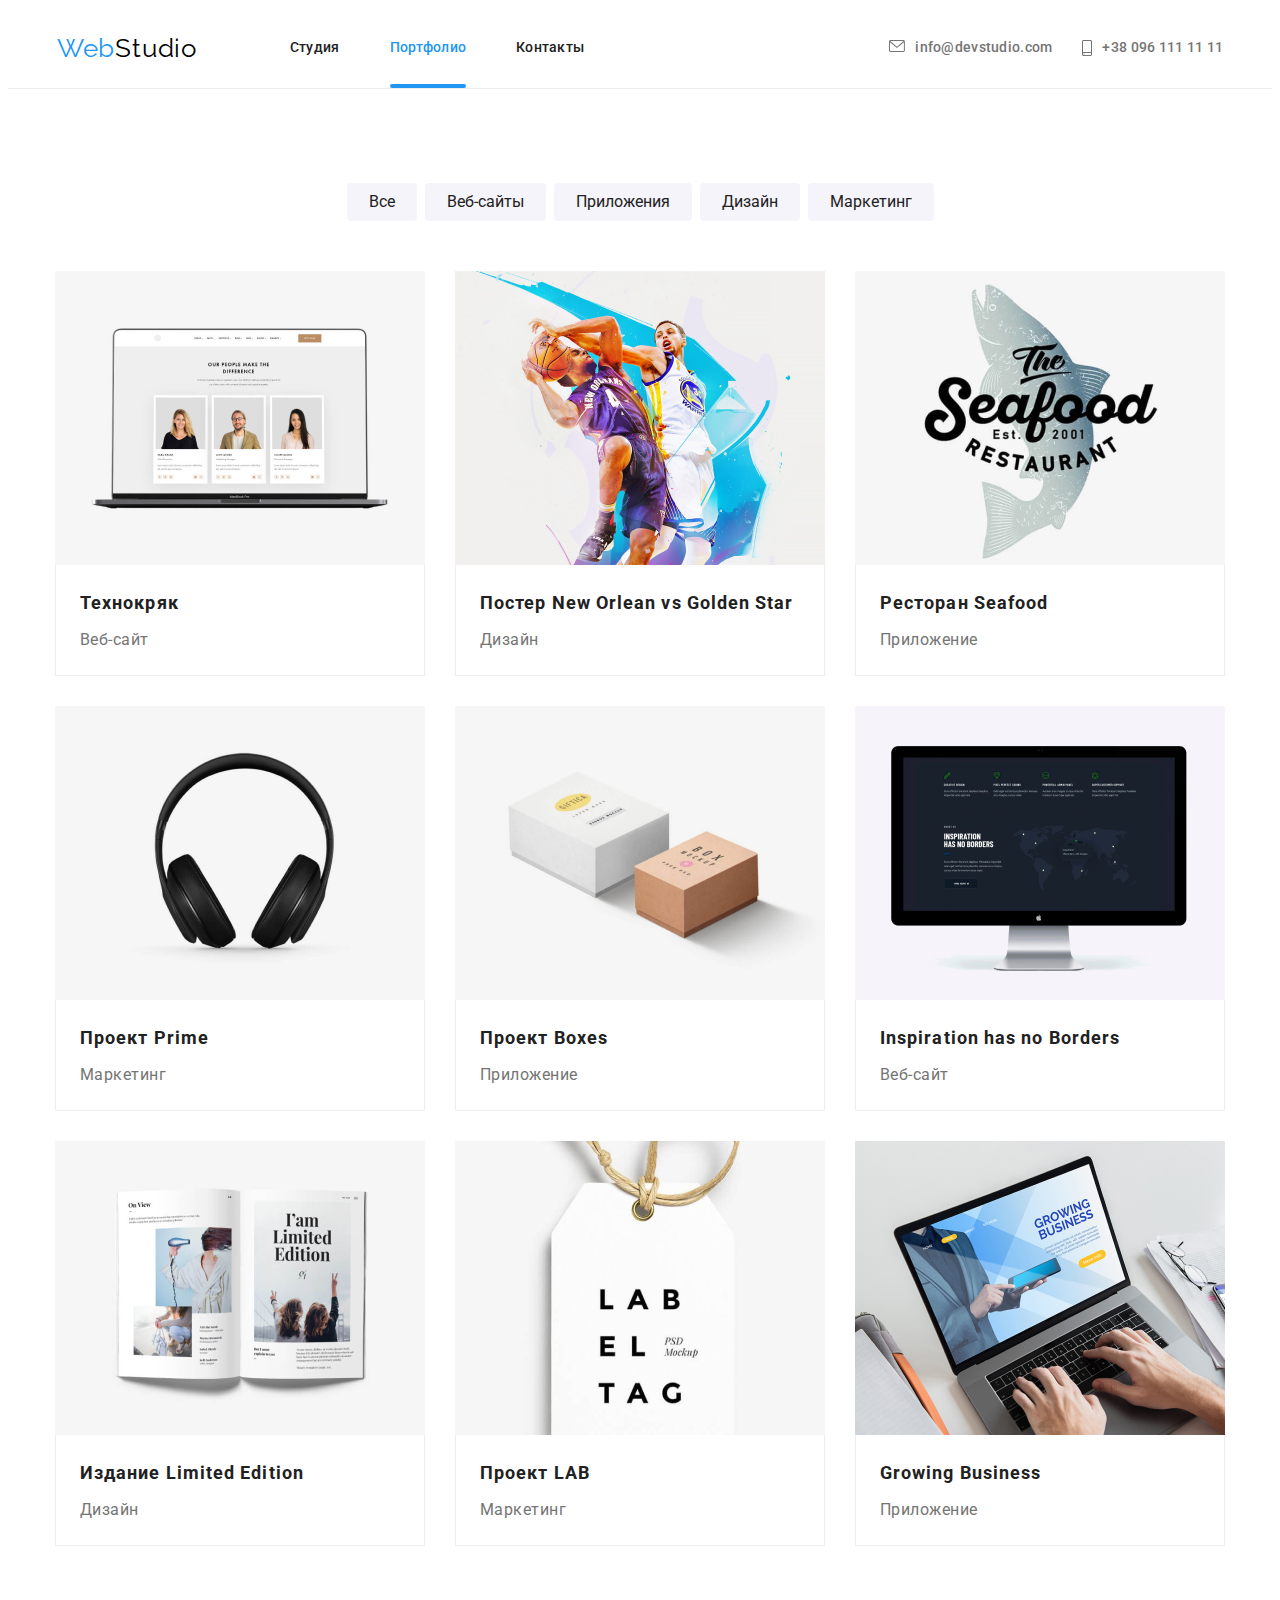
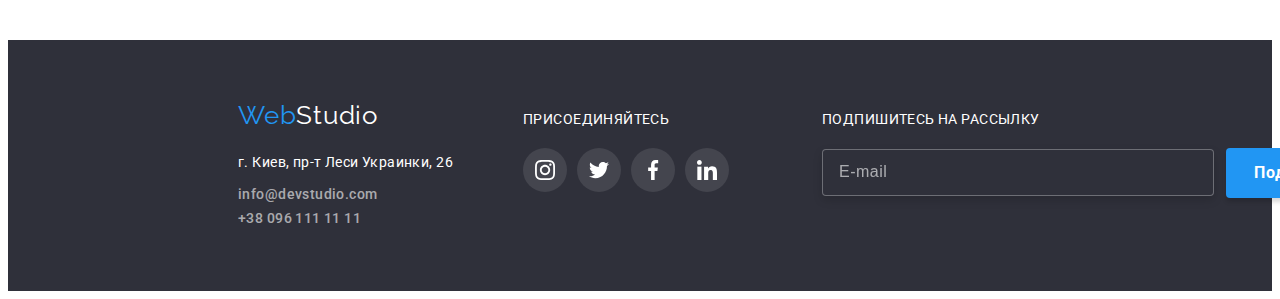
==== portfolio.html @ 17f37092 "Создает классы по БЭМ" ====
<!DOCTYPE html>
<html lang="ru">

<head>
    <meta charset="UTF-8">
    <meta http-equiv="X-UA-Compatible" content="IE=edge">
    <meta name="viewport" content="width=device-width, initial-scale=1.0">
    <title>Webstudio</title>
    <link rel="stylesheet" href="https://cdnjs.cloudflare.com/ajax/libs/modern-normalize/1.0.0/modern-normalize.min.css"
        integrity="sha512-ISS7cAi1PEhQ8jnbJpJZMd29NlhNj4AWYyLOSp2CE/CsHxTCu+r+t0D2yoJudVrd0/8fTVPUVDzY5Tvli75u/g=="
        crossorigin="anonymous" />
    <link rel="preconnect" href="https://fonts.gstatic.com">
    <link href="https://fonts.googleapis.com/css2?family=Raleway:wght@700&family=Roboto:wght@400;500;700;900&display=swap"
        rel="stylesheet">
    <link rel="stylesheet" href="./css/styles.css">
</head>

<body>
    <header class="header">
        <!-- Navigation section -->
        <div class="container flex-component">
            <nav class="header-nav flex-component">
                <a class="logo header__logo header-logo_margin_right link" lang="en" href="./index.html">Web<span
                        class="header-logo_color">Studio</span></a>
    
                <ul class="menu flex-component list">
                    <li class="menu__item"><a class="menu__link link" href="./index.html">Студия</a></li>
                    <li class="menu__item"><a class="menu__link link current" href="./portfolio.html">Портфолио</a></li>
                    <li class="menu__item"><a class="menu__link link" href="">Контакты</a></li>
                </ul>
            </nav>
    
            <!-- Contact section -->
            <ul class="contacts flex-component list">
                <li class="contacts__list margins-right"><a class="contacts__link header-contacts-link link"
                        href="mailto:info@devstudio.com">
                        <svg class="contacts__icon contacts__icon-email_size" width="16" height="12">
                            <use href="./images/icons.svg/symbol-defs.svg#envelope-icon"></use>
                        </svg>info@devstudio.com</a></li>
                <li class="contacts__list margins-right"><a class="contacts__link header-contacts-link link"
                        href="tel:+380961111111">
                        <svg class="contacts__icon contacts__icon-tel_size" width="10" height="16">
                            <use href="./images/icons.svg/symbol-defs.svg#smartphone"></use>
                        </svg>+38 096 111 11 11</a></li>
            </ul>
        </div>
    </header>

    <main>
        <section class="portfolio section">
            <h1 class="visually-hidden">Фильтры</h1>
            <div class="portfolio__box container">
                <!-- Radio button section -->
                <ul class="portfolio__radio-buttons list">
                    <li class="portfolio__radio-buttons-item"><button class="portfolio__buttons buttons" type="button">Все</button></li>
                    <li class="portfolio__radio-buttons-item"><button class="portfolio__buttons buttons" type="button">Веб-сайты</button></li>
                    <li class="portfolio__radio-buttons-item"><button class="portfolio__buttons buttons" type="button">Приложения</button></li>
                    <li class="portfolio__radio-buttons-item"><button class="portfolio__buttons buttons" type="button">Дизайн</button></li>
                    <li class="portfolio__radio-buttons-item"><button class="portfolio__buttons buttons" type="button">Маркетинг</button></li>
                </ul>

                <!-- Portfolio section -->
                    <ul class="portfolio__card-list list">
                        <li class="portfolio__card-item">
                            <a class="portfolio__card-link link" href="">
                                <div class="portfolio__img-wrapper">
                                    <img src="./images/portfolio/techno.jpg" alt="Технокряк" width="370" height="295">
                                    <p class="portfolio__overlay">Технокряк это современная площадка распространения коронавируса. Компании используют эту платформу для цифрового
                                        шпионажа и атак на защищённые сервера конкурентов.</p>
                                </div>
                                    <div class="portfolio__card-description-box">
                                        <h2 class="portfolio__card-title">Технокряк</h2>
                                        <p class="portfolio__card-text">Веб-сайт</p>
                                    </div>
                            </a>
                        </li>
                        <li class="portfolio__card-item">
                            <a class="portfolio__card-link link" href="">
                                <div class="portfolio__img-wrapper">
                                    <img src="./images/portfolio/poster.jpg" class="portfolio-list-item-img" alt="Постер" width="370" height="295">
                                    <p class="portfolio__overlay">Технокряк это современная площадка распространения коронавируса. Компании используют эту
                                        платформу для цифрового шпионажа и атак на защищённые сервера конкурентов.</p>
                                </div>
                                    <div class="portfolio__card-description-box">
                                        <h2 class="portfolio__card-title">Постер New Orlean vs Golden Star</h2>
                                        <p class="portfolio__card-text">Дизайн</p>
                                    </div>
                            </a>
                        </li>
                        <li class="portfolio__card-item">
                            <a class="portfolio__card-link link" href="">
                                <div class="portfolio__img-wrapper">
                                    <img src="./images/portfolio/seafood.jpg" alt="Морская еда" width="370" height="295">
                                    <p class="portfolio__overlay">Технокряк это современная площадка распространения коронавируса. Компании используют эту
                                        платформу для цифрового шпионажа и атак на защищённые сервера конкурентов.</p>
                                </div>
                                    <div class="portfolio__card-description-box">
                                        <h2 class="portfolio__card-title">Ресторан Seafood</h2>
                                        <p class="portfolio__card-text">Приложение</p>
                                    </div>
                                    </a>
                        </li>
                        <li class="portfolio__card-item">
                            <a class="portfolio__card-link link" href="">
                                <div class="portfolio__img-wrapper">
                                    <img src="./images/portfolio/headphones.jpg" alt="Наушники" width="370" height="295">
                                    <p class="portfolio__overlay">Технокряк это современная площадка распространения коронавируса. Компании используют эту
                                        платформу для цифрового шпионажа и атак на защищённые сервера конкурентов.</p>
                                </div>
                                    <div class="portfolio__card-description-box">
                                        <h2 class="portfolio__card-title">Проект Prime</h2>
                                        <p class="portfolio__card-text">Маркетинг</p>
                                    </div>
                                    </a>
                        </li>
                        <li class="portfolio__card-item">
                            <a class="portfolio__card-link link" href="">
                                <div class="portfolio__img-wrapper">
                                    <img src="./images/portfolio/box.jpg" alt="Коробки" width="370" height="295">
                                    <p class="portfolio__overlay">Технокряк это современная площадка распространения коронавируса. Компании используют эту платформу для цифрового
                                        шпионажа и атак на защищённые сервера конкурентов.</p>
                                </div>
                                    <div class="portfolio__card-description-box">
                                        <h2 class="portfolio__card-title">Проект Boxes</h2>
                                        <p class="portfolio__card-text">Приложение</p>
                                    </div>
                            </a>
                        </li>
                        <li class="portfolio__card-item">
                            <a class="portfolio__card-link link" href="">
                                <div class="portfolio__img-wrapper">
                                    <img src="./images/portfolio/tv.jpg" alt="Телевизор" width="370" height="295">
                                    <p class="portfolio__overlay">Технокряк это современная площадка распространения коронавируса. Компании используют эту платформу для цифрового
                                        шпионажа и атак на защищённые сервера конкурентов.</p>
                                </div>
                                    <div class="portfolio__card-description-box">
                                        <h2 class="portfolio__card-title">Inspiration has no Borders</h2>
                                        <p class="portfolio__card-text">Веб-сайт</p>
                                    </div>
                            </a>
                        </li>
                        <li class="portfolio__card-item">
                            <a class="portfolio__card-link link" href="">
                                <div class="portfolio__img-wrapper">
                                    <img src="./images/portfolio/book.jpg" alt="Книга" width="370" height="295">
                                    <p class="portfolio__overlay">Технокряк это современная площадка распространения коронавируса. Компании используют эту платформу для цифрового
                                        шпионажа и атак на защищённые сервера конкурентов.</p>
                                </div>
                                    <div class="portfolio__card-description-box">
                                        <h2 class="portfolio__card-title">Издание Limited Edition</h2>
                                        <p class="portfolio__card-text">Дизайн</p>
                                    </div>
                            </a>
                        </li>
                        <li class="portfolio__card-item">
                            <a class="portfolio__card-link link" href="">
                                <div class="portfolio__img-wrapper">
                                    <img src="./images/portfolio/tag.jpg" alt="Тег" width="370" height="295">
                                    <p class="portfolio__overlay">Технокряк это современная площадка распространения коронавируса. Компании используют эту платформу для цифрового
                                        шпионажа и атак на защищённые сервера конкурентов.</p>
                                </div>
                                    <div class="portfolio__card-description-box">
                                        <h2 class="portfolio__card-title">Проект LAB</h2>
                                        <p class="portfolio__card-text">Маркетинг</p>
                                    </div>
                            </a>
                        </li>
                        <li class="portfolio__card-item">
                            <a class="portfolio__card-link link" href="">
                                <div class="portfolio__img-wrapper">
                                    <img src="./images/portfolio/laptop.jpg" alt="Лаптоп" width="370" height="295">
                                    <p class="portfolio__overlay">Технокряк это современная площадка распространения коронавируса. Компании используют эту платформу для цифрового
                                        шпионажа и атак на защищённые сервера конкурентов.</p>
                                </div>
                                    <div class="portfolio__card-description-box">
                                        <h2 class="portfolio__card-title">Growing Business</h2>
                                        <p class="portfolio__card-text">Приложение</p>
                                    </div>                               
                            </a>
                        </li>
                    </ul>
            </div>
        </section>

    </main>

    <footer class="footer">
        <div class="container footer__container">
            <div class="footer__address-section">
                <a class="logo footer__logo link" lang="en" href="./index.html">Web<span
                        class="footer-logo_color">Studio</span></a>
    
                <!-- Address section -->
                <address class="footer__address-box">
                    <p class="footer__address-text">г. Киев, пр-т Леси Украинки, 26</p>
    
                    <ul class="footer__address-list list">
                        <li>
                            <a class="contacts__link footer__contact-links link"
                                href="mailto:info@devstudio.com">info@devstudio.com</a>
                        </li>
                        <li>
                            <a class="contacts__link footer__contact-links link" href="tel:+380961111111">+38 096 111 11
                                11</a>
                        </li>
                    </ul>
                </address>
            </div>
    
            <!-- Social links -->
            <div class="footer__social">
                <p class="footer__box-text">Присоединяйтесь</p>
    
                <ul class="social-list footer__social-list_margins flex-component list">
                    <li class="social-list__item">
                        <a href="" class="social-list__link footer__social-link_bgcolor flex-component link">
                            <svg class="social-list__icon footer__social-icon_color">
                                <use href="./images/icons.svg/symbol-defs.svg#instagram" width="20px" height="20px"></use>
                            </svg>
                        </a>
                    </li>
                    <li class="social-list__item">
                        <a href="" class="social-list__link footer__social-link_bgcolor flex-component link">
                            <svg class="social-list__icon footer__social-icon_color">
                                <use href="./images/icons.svg/symbol-defs.svg#twitter" width="20px" height="20px"></use>
                            </svg>
                        </a>
                    </li>
                    <li class="social-list__item">
                        <a href="" class="social-list__link footer__social-link_bgcolor flex-component link">
                            <svg class="social-list__icon footer__social-icon_color">
                                <use href="./images/icons.svg/symbol-defs.svg#facebook" width="20px" height="20px"></use>
                            </svg>
                        </a>
                    </li>
                    <li class="social-list__item">
                        <a href="" class="social-list__link footer__social-link_bgcolor flex-component link">
                            <svg class="social-list__icon footer__social-icon_color">
                                <use href="./images/icons.svg/symbol-defs.svg#linkedin" width="20px" height="20px"></use>
                            </svg>
                        </a>
                    </li>
                </ul>
            </div>
    
            <div>
                <p class="footer__box-text">Подпишитесь на рассылку</p>
    
                <form method="POST" class="mailing-form">
                    <input type="email" class="mailing-form__input" placeholder="E-mail">
                    <button type="submit" class="modal-btn buttons mailing-form__button flex-component">
                        Подписаться
                        <svg class="mailing-form__icon" width="24" height="24">
                            <use href="./images/icons.svg/symbol-defs.svg#icon-send"></use>
                        </svg></button>
                </form>
            </div>
        </div>
    </footer>

</body>
</html>
---- css/styles.css ----
h1,
h2,
h3,
h4,
h5,
h6,
p {
  margin-top: 0;
  margin-bottom: 0;
}

ul,
ol {
  margin-bottom: 0;
  margin-top: 0;
  padding-left: 0;
}

img {
  display: block;
  max-width: 100%;
  height: auto;
}

:root {
  /* fonts */
  --primary-font: "Roboto", sans-serif;
  --secondary-font: "Raleway", sans-serif;
  --main-font-size: 14px;
  --secondary-font-size: 16px;
  /* colors */
  --primary-text-color: #212121;
  --secondary-text-color: #757575;
  --h1-button-text-color: #ffffff;
  --accent-color: #2196f3;
  --background-color: #e5e5e5;
  --hero-footer-background: #2f303a;
  --radio-button-section-background: #f5f4fa;
  --border-color: #eeeeee;
  --icon-color: #afb1b8;
  --footer-contact-link-color: rgba(255, 255, 255, 0.6);
  --logo-top-color: #000000;
  --header-border-color: #ececec;
  --button-shadow: 0px 4px 4px rgba(0, 0, 0, 0.15);
  /* transition */
  --transition-cubic: cubic-bezier(0.4, 0, 0.2, 1);
}

body {
  font-family: var(--primary-font);
  font-size: var(--main-font-size);
  color: var(--background-color);
}

/* ======== COMPONENTS ======== */

.list {
  list-style-type: none;
}

.link {
  text-decoration: none;
}

.section {
  padding-top: 94px;
  padding-bottom: 94px;
}

.margins-right:not(:last-child) {
  margin-right: 30px;
}

.container {
  margin: 0 auto;
  width: 1200px;
  padding-left: 15px;
  padding-right: 15px;
}

.flex-component {
  display: flex;
  align-items: center;
  justify-content: center;
}

.title {
  font-size: 36px;
  line-height: 1.17;
  letter-spacing: 0.03em;
  text-align: center;
}

.title_color {
  color: var(--primary-text-color);
}

/* ======== END COMPONENTS ======== */

/* HEADER */

.header {
  border-bottom: 1px solid var(--header-border-color);
  background-color: var(--h1-button-text-color);
}

.header-nav {
  margin-right: 305px;
}

/* ======== LOGO ======== */

.logo {
  font-family: var(--secondary-font);
  font-size: 26px;
  line-height: 1.19;
  letter-spacing: 0.03em;
  color: var(--accent-color);
}

.header-logo_margin_right {
  margin-right: 93px;
}

.header-logo_color {
  color: var(--logo-top-color);
}

.footer-logo_color {
  color: var(--h1-button-text-color);
}

/* ======== END LOGO ======== */

/* ======== NAVIGATION ======== */

.menu__item:not(:last-child) {
  margin-right: 50px;
}

.menu__item .link.current {
  color: var(--accent-color);
}

.menu__link {
  position: relative;
  display: block;
  font-weight: 500;
  line-height: 1.14;
  letter-spacing: 0.02em;
  padding: 32px 0;
  color: var(--primary-text-color);
  transition: color 250ms var(--transition-cubic);
}

.menu__link:hover,
.menu__link:focus {
  color: var(--accent-color);
}

.menu__link.current::after {
  content: "";
  position: absolute;
  display: block;
  width: 100%;
  height: 4px;
  margin-top: 28px;
  background-color: var(--accent-color);
  border-radius: 2px;
}

/* ======== CONTACTS ======== */

/* .nav-icon-mail {
  margin-right: 10px;
  width: 16px;
  height: 12px;
  fill: currentColor;
} */

/* .nav-icon-tel {
  margin-right: 10px;
  width: 10px;
  height: 16px;
  fill: currentColor;
}  */

.contacts__icon {
  margin-right: 10px;
  fill: currentColor;
}

.contacts__icon-email_size {
  width: 16px;
  height: 12px;
}

.contacts__icon-tel_size {
  width: 10px;
  height: 16px;
}

.contacts__link {
  font-weight: 500;
  line-height: 1.14;
  transition: color 250ms var(--transition-cubic),
    fill 250ms var(--transition-cubic);
}

.header-contacts-link {
  display: flex;
  letter-spacing: 0.02em;
  color: var(--secondary-text-color);
}

.contacts__link:hover,
.contacts__link:focus {
  color: var(--accent-color);
}

.contacts__link:hover .contacts__icon,
.contacts__link:focus .contacts__icon {
  fill: var(--accent-color);
}

/* ======== END CONTACTS ======== */
/* END HEADER */

/* ======== BUTTONS ======== */

.buttons {
  font-family: inherit;
  font-size: var(--secondary-font-size);
  border-radius: 4px;
  transition: color 250ms var(--transition-cubic);
}

.modal-btn {
  font-weight: bold;
  line-height: 1.88;
  letter-spacing: 0.06em;
  padding: 10px 32px;
  border-radius: 4px;

  color: var(--h1-button-text-color);
  background: var(--accent-color);
  box-shadow: var(--button-shadow);
  border: none;
}

.modal-btn:hover {
  cursor: pointer;
}

.button:hover,
.button:focus {
  color: var(--accent-color);
}

/* ======== END BUTTONS ======== */

/* ======== HERO SECTION ======== */

.hero {
  padding-top: 200px;
  padding-bottom: 200px;
  background: var(--hero-footer-background);
}

.hero__container {
  flex-direction: column;
}

.hero-background {
  width: 1600px;
  height: 600px;
  margin-left: auto;
  margin-right: auto;
  background-image: linear-gradient(
      rgba(47, 48, 58, 0.4),
      rgba(47, 48, 58, 0.4)
    ),
    url("../images/hero-image.jpg");
  background-repeat: no-repeat;
  background-position: center;
  background-size: cover;
}

.hero__title {
  width: 696px;
  font-weight: 900;
  font-size: 44px;
  line-height: 1.4;
  text-align: center;
  letter-spacing: 0.06em;
  text-transform: uppercase;
  color: var(--h1-button-text-color);
}

.hero-button_margin_top {
  margin-top: 30px;
}

/* ======== END HERO SECTION ======== */

/* ======== ADVANTAGE SECTION ======== */

.advantages__list {
  flex-wrap: wrap;
}

.advantages__item {
  width: 270px;
}

.advantages__icon-box {
  width: 270px;
  height: 120px;
  background: var(--radio-button-section-background);
  border-radius: 4px;
}

.advantages__icon {
  width: 70px;
  height: 70px;
}

.advantages__suptitle {
  margin-top: 30px;
  font-size: var(--main-font-size);
  line-height: 1.14;
  letter-spacing: 0.03em;
  text-transform: uppercase;
}

.advantages__text {
  line-height: 1.7;
  letter-spacing: 0.03em;
  margin-top: 10px;
  color: var(--secondary-text-color);
}
/* ======== END ADVANTAGE SECTION ======== */

/* ======== TASK SECTION ======== */

.task_padding_bottom {
  padding-bottom: 94px;
}

.task__list {
  display: flex;
  flex-wrap: wrap;
  justify-content: center;
  margin-left: auto;
  margin-right: auto;
  margin-top: 50px;
}

.task__item {
  position: relative;
  width: 370px;
  z-index: -1;
}

.task__thumb {
  position: absolute;
  width: 100%;
  height: 70px;
  bottom: 0;
  background-color: rgba(47, 48, 58, 0.8);
}

.task__thumb-description {
  line-height: 1.14;
  letter-spacing: 0.03em;
  text-transform: uppercase;
  color: var(--h1-button-text-color);
}

/* ======== OUR TEAM SECTION ======== */

.team {
  background: var(--radio-button-section-background);
}

.team__title_margin_botom {
  margin-bottom: 50px;
}

.team__list {
  flex-wrap: wrap;
  margin-left: -30px;
  margin-top: -30px;
}

.team__item {
  width: 270px;
  margin-left: 30px;
  margin-top: 30px;
  background-color: var(--h1-button-text-color);
  box-shadow: 0px 1px 3px rgba(0, 0, 0, 0.12), 0px 1px 1px rgba(0, 0, 0, 0.14),
    0px 2px 1px rgba(0, 0, 0, 0.2);
  border-radius: 0px 0px 4px 4px;
}

.team__card-description-box {
  padding-top: 30px;
  padding-bottom: 30px;
}

.team-card-description-text {
  font-size: var(--secondary-font-size);
  line-height: 1.19;
  text-align: center;
  letter-spacing: 0.03em;
}

.team__suptitle {
  font-weight: 500;
}

.team__description {
  margin-top: 10px;
  color: var(--secondary-text-color);
}

.team__social-list_margin {
  margin-top: 16px;
}

.social-list__item {
  display: flex;
  justify-content: space-between;
  align-items: center;
}

.social-list__item:not(:last-child) {
  margin-right: 10px;
}

.social-list__link {
  width: 44px;
  height: 44px;
  border-radius: 50%;

  transition: background-color 250ms var(--transition-cubic);
}

.social-list__link:hover,
.social-list__link:focus {
  background-color: var(--accent-color);
}

.social-list__icon {
  width: 20px;
  height: 20px;
  fill: var(--icon-color);

  transition: fill 250ms var(--transition-cubic);
}

.social-list__link:hover .social-list__icon,
.social-list__link:focus .social-list__icon {
  fill: var(--h1-button-text-color);
}

/* ======== END OUR TEAM SECTION ======== */

/* ======== CLIENTS SECTION ======== */

.clients {
  flex-wrap: wrap;
}

.clients__list_margin {
  margin-top: 50px;
}

.clients__link {
  width: 170px;
  height: 92px;
  border: 1px solid var(--icon-color);
  border-radius: 4px;

  transition: border-color 250ms var(--transition-cubic);
}

.clients__link:hover,
.clients__link:focus {
  border-color: var(--accent-color);
}

.clients__icon {
  fill: var(--icon-color);

  transition: fill 250ms var(--transition-cubic);
}

.clients__link:hover .clients__icon,
.clients__link:focus .clients__icon {
  fill: var(--accent-color);
}

/* ======== END OUR TEAM SECTION ======== */

/* ======== FOOTER ======== */

.footer {
  padding-left: 215px;
  padding-right: 215px;
  background: var(--hero-footer-background);
}

.footer__container {
  display: flex;
  align-items: baseline;
  padding: 60px 15px;
}

.footer__address-section {
  margin-right: 70px;
}

.footer__address-box {
  margin-top: 20px;
  margin-right: 0;
  font-style: normal;
}

.footer__address-list {
  margin-top: 9px;
}

.footer__address-text {
  line-height: 1.7;
  letter-spacing: 0.03em;
  color: var(--h1-button-text-color);
}

.footer__contact-links {
  line-height: 1.7;
  letter-spacing: 0.03em;
  margin-top: 9px;
  color: var(--footer-contact-link-color);
}

.footer__social-list_margins {
  margin-top: 20px;
  margin-right: 93px;
}

.footer__social-link_bgcolor {
  background-color: rgba(255, 255, 255, 0.1);
}

.footer__social-icon_color {
  fill: var(--h1-button-text-color);
}

.footer__box-text {
  line-height: 1.14;
  letter-spacing: 0.03em;
  text-transform: uppercase;
  color: var(--h1-button-text-color);
}

.mailing-form {
  display: flex;
  align-items: center;
  margin-top: 20px;
}

.mailing-form__input {
  width: 358px;
  padding: 15px 16px;
  margin-right: 12px;
  color: var(--h1-button-text-color);
  background-color: var(--hero-footer-background);

  border: 1px solid rgba(255, 255, 255, 0.3);
  filter: drop-shadow(0px 4px 4px rgba(0, 0, 0, 0.15));
  border-radius: 4px;
}

.mailing-form__input::placeholder {
  line-height: 1.25;
  letter-spacing: 0.03em;
  color: rgba(255, 255, 255, 0.6);
  font-size: var(--secondary-font-size);
}

.mailing-form__button {
  padding: 10px 28px;
}

.mailing-form__icon {
  width: 24px;
  height: 24px;
  margin-left: 10px;
  fill: var(--h1-button-text-color);
}

/* ======== END FOOTER ======== */

/* PORTTFOLIO CSS */
/* ======== Radio button section ======== */

.portfolio__radio-buttons {
  display: flex;
  flex-wrap: wrap;
  justify-content: center;
}

.portfolio__radio-buttons-item:not(:last-child) {
  margin-right: 8px;
}

.portfolio__buttons {
  cursor: pointer;
  line-height: 1.63;
  padding: 6px 22px;
  background: var(--radio-button-section-background);
  border: none;
  color: var(--primary-text-color);

  transition: color 250ms var(--transition-cubic),
    background-color 250ms var(--transition-cubic),
    box-shadow 250ms var(--transition-cubic);
}

.portfolio__buttons:hover,
.portfolio__buttons:focus {
  background-color: var(--accent-color);
  color: var(--h1-button-text-color);
  box-shadow: 0px 3px 1px rgba(0, 0, 0, 0.1), 0px 1px 2px rgba(0, 0, 0, 0.08),
    0px 2px 2px rgba(0, 0, 0, 0.12);
  border-radius: 4px;
}

/* ======== Radio button section END ======== */

/* ======== Portfolio section ======== */

.portfolio__box {
  display: flex;
  flex-direction: column;
}

.portfolio__card-list {
  display: flex;
  flex-wrap: wrap;
  justify-content: center;
  flex-basis: calc((100% - 60px) / 3);
  margin-top: 50px;
}

.portfolio__card-item {
  position: relative;
  width: 370px;
  margin-right: 30px;
  margin-bottom: 30px;
  transition: box-shadow 250ms var(--transition-cubic),
    background-color 250ms var(--transition-cubic);
}

.portfolio__card-item:nth-child(3n) {
  margin-right: 0;
}

.portfolio__card-item:nth-last-child(-n + 3) {
  margin-bottom: 0;
}

.portfolio__img-wrapper {
  position: relative;
  overflow: hidden;
}

.portfolio__overlay {
  position: absolute;
  top: 0;
  bottom: 0;
  width: 100%;
  height: 294px;
  font-size: 18px;
  line-height: 1.56;
  letter-spacing: 0.03em;
  padding: 63px 24px;
  overflow: auto;

  color: var(--h1-button-text-color);
  background-color: rgba(33, 150, 243, 0.9);
  transform: translateY(100%);

  transition: transform 250ms var(--transition-cubic);
}

.portfolio__card-link:hover .portfolio__overlay,
.portfolio__card-link:focus .portfolio__overlay {
  transform: translateY(0%);
}

.portfolio__card-description-box {
  padding: 20px 24px;
  border: 1px solid var(--border-color);
  border-top: none;
}

.portfolio__card-title {
  font-weight: 700px;
  font-size: 18px;
  line-height: 2;
  letter-spacing: 0.06em;
  color: var(--primary-text-color);
}

.portfolio__card-text {
  margin-top: 4px;
  font-size: var(--secondary-font-size);
  line-height: 1.87;
  letter-spacing: 0.03em;
  color: var(--secondary-text-color);
}

.portfolio__card-item:hover,
.portfolio__card-item:focus {
  background-color: var(--h1-button-text-color);
  box-shadow: 0px 1px 1px rgba(0, 0, 0, 0.12), 0px 4px 4px rgba(0, 0, 0, 0.06),
    1px 4px 6px rgba(0, 0, 0, 0.16);
}

/* ======== Portfolio section END ======== */

/* ======== MODAL WINDOW ======== */

.backdrop {
  position: fixed;
  left: 0px;
  top: 0px;
  width: 100vw;
  height: 100vh;
  background: rgba(0, 0, 0, 0.2);
  z-index: 100;

  transition: opacity 250ms var(--transition-cubic),
    visibility 250ms var(--transition-cubic);
}

.backdrop.is-hidden {
  opacity: 0;
  visibility: hidden;
  pointer-events: none;
}

.modal {
  position: absolute;
  top: 50%;
  left: 50%;
  width: 528px;
  height: 581px;
  transform: translate(-50%, -50%);

  background-color: var(--h1-button-text-color);
  box-shadow: 0px 1px 3px rgba(0, 0, 0, 0.12), 0px 1px 1px rgba(0, 0, 0, 0.14),
    0px 2px 1px rgba(0, 0, 0, 0.2);
  border-radius: 4px;
}

.modal__close {
  position: absolute;
  top: 8px;
  right: 8px;
  width: 30px;
  height: 30px;
  border-radius: 50%;
  background-color: transparent;
  cursor: pointer;

  border: 1px solid rgba(0, 0, 0, 0.1);

  transition: fill 250ms var(--transition-cubic);
}

.modal__close:hover,
.modal__close:focus {
  fill: var(--accent-color);
}

.contact-form {
  display: flex;
  flex-direction: column;
  padding: 40px;
}

.contact-form__title {
  font-weight: bold;
  font-size: 20px;
  line-height: 1.15;
  text-align: center;
  letter-spacing: 0.03em;
  color: var(--primary-text-color);
}

.contact-form__label {
  font-size: 12px;
  line-height: 1.17;
  letter-spacing: 0.01em;
  margin-top: 10px;
  color: var(--secondary-text-color);
}

.contact-form__input-wrapper {
  position: relative;
  display: block;
  margin-top: 4px;
}

.contact-form__input {
  width: 100%;
  height: 40px;
  padding-left: 42px;
  border: 1px solid rgba(33, 33, 33, 0.2);
  border-radius: 4px;
}

.contact-form__input:focus,
.contact-form__textarea:focus {
  border: 1px solid var(--accent-color);
  outline: none;
}

.contact-form__icon {
  position: absolute;
  display: block;
  top: 50%;
  left: 12px;
  width: 18px;
  height: 18px;
  fill: var(--primary-text-color);
  transform: translateY(-50%);
}

.contact-form__input:focus + .contact-form__icon {
  fill: var(--accent-color);
}

.contact-form__textarea {
  width: 100%;
  height: 120px;
  padding: 12px 16px;
  margin-top: 4px;
  border: 1px solid rgba(33, 33, 33, 0.2);
  border-radius: 4px;
  resize: none;
}

.contact-form__textarea::placeholder {
  line-height: 1.14;
  letter-spacing: 0.01em;
  color: rgba(117, 117, 117, 0.5);
}

.contact-form__checkbox-policy {
  position: relative;
  line-height: 1.7;
  letter-spacing: 0.03em;
  margin-top: 20px;
  margin-left: 0;
  color: var(--secondary-text-color);
  cursor: pointer;
}

.contact-form__checkbox-icon {
  width: 16px;
  height: 15px;
  margin-right: 7px;
  fill: var(--primary-text-color);
  transition: fill 250ms var(--transition-cubic);
}

.contact-form__checkbox-policy:hover .contact-form__checkbox-icon {
  fill: var(--accent-color);
}

.contact-form__checkbox-icon-check {
  position: absolute;
  width: 16px;
  height: 15px;
  left: 7px;
  opacity: 0;
  fill: var(--h1-button-text-color);
  transition: opacity 250ms var(--transition-cubic);
}

.contact-form__checkbox-input:checked ~ .contact-form__checkbox-icon-check {
  fill: var(--accent-color);
  opacity: 1;
  outline-color: var(--accent-color);
}

.contact-form__checkbox-policy-link {
  line-height: 1.17;
  letter-spacing: 0.03em;
  text-decoration-line: underline;

  color: var(--accent-color);
}

.contact-form-button {
  align-self: center;
  margin-top: 30px;
}

/* ======== END MODAL WINDOW ======== */

.visually-hidden {
  position: absolute !important;
  clip: rect(1px 1px 1px 1px); /* IE6, IE7 */
  clip: rect(1px, 1px, 1px, 1px);
  padding: 0 !important;
  border: 0 !important;
  height: 1px !important;
  width: 1px !important;
  overflow: hidden;
}
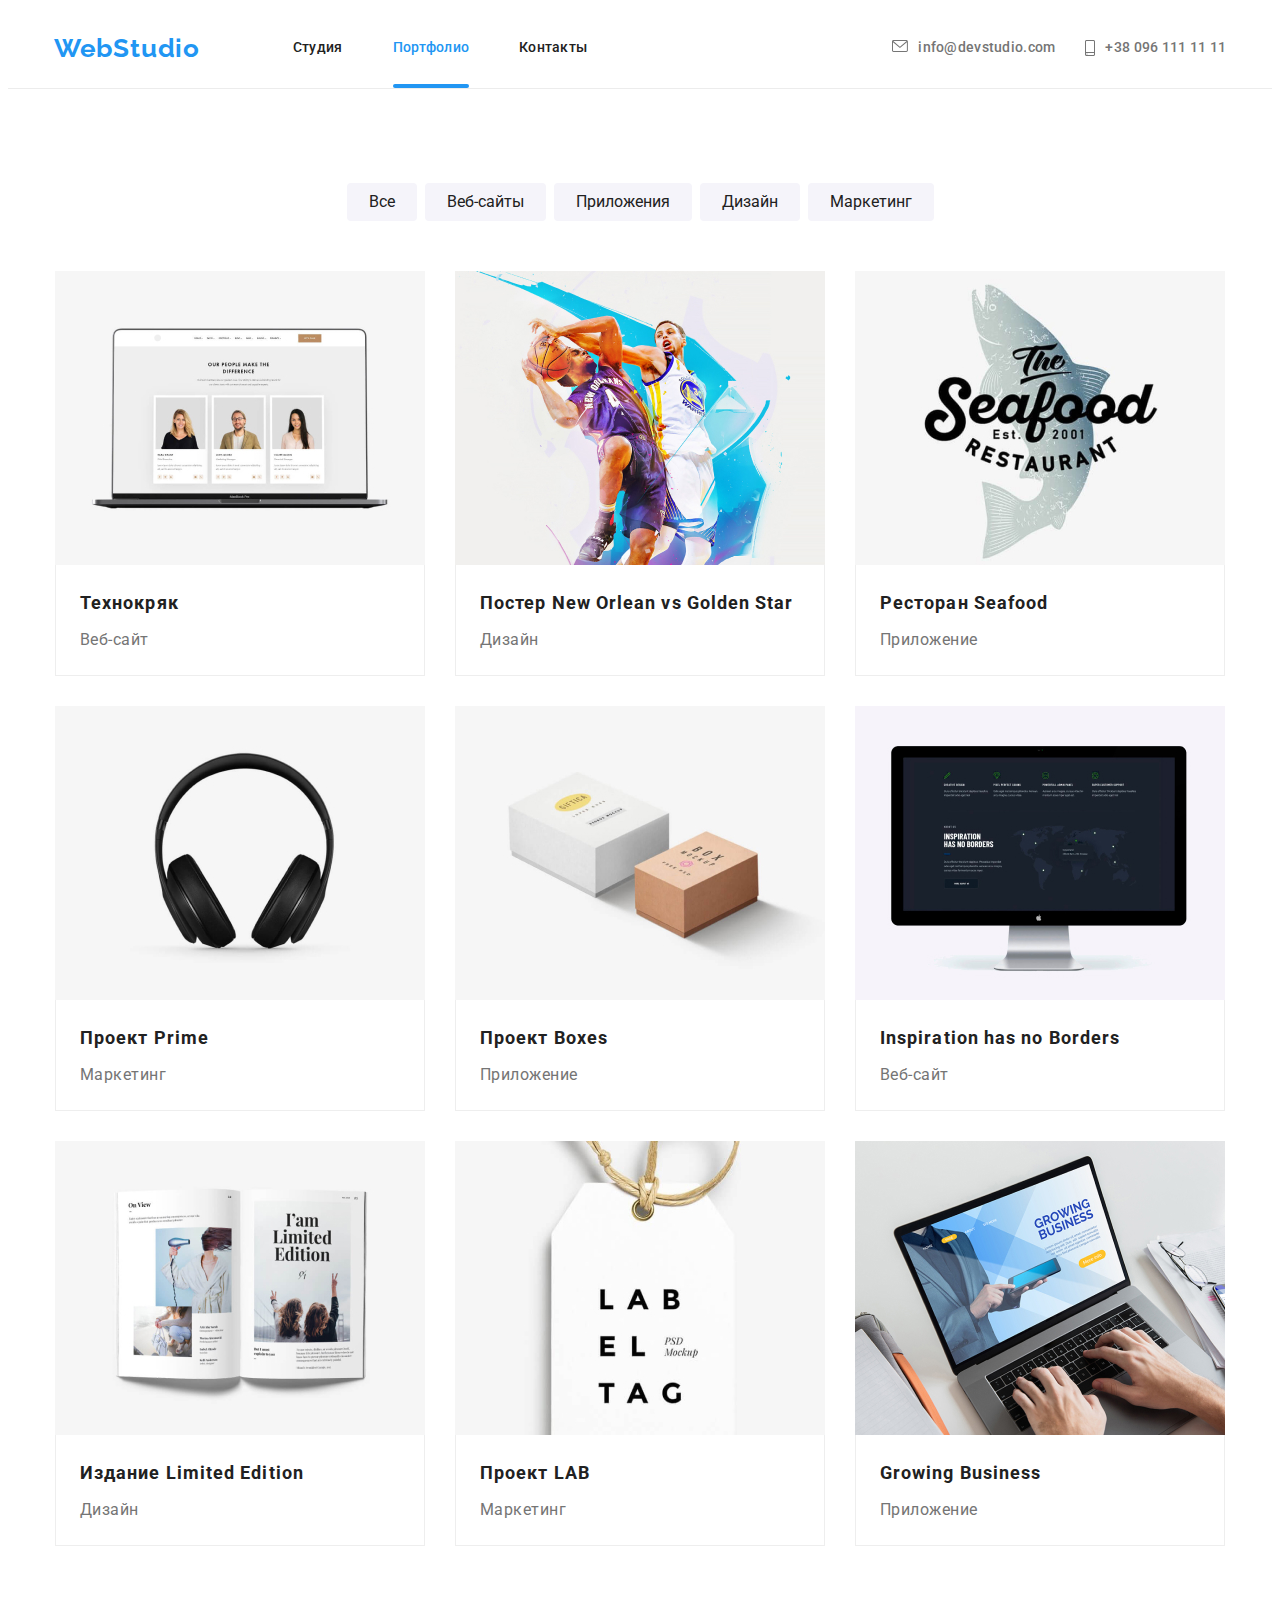
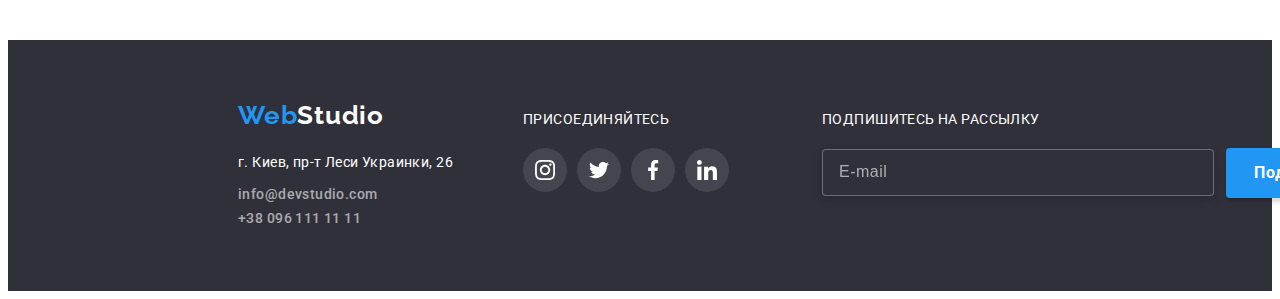
==== commit 7431da50: "Переделывает разметку SASS" ====
--- a/portfolio.html
+++ b/portfolio.html
@@ -12,15 +12,15 @@
     <link rel="preconnect" href="https://fonts.gstatic.com">
     <link href="https://fonts.googleapis.com/css2?family=Raleway:wght@700&family=Roboto:wght@400;500;700;900&display=swap"
         rel="stylesheet">
-    <link rel="stylesheet" href="./css/styles.css">
+    <link rel="stylesheet" href="./css/main.min.css">
 </head>
 
 <body>
     <header class="header">
         <!-- Navigation section -->
         <div class="container flex-component">
-            <nav class="header-nav flex-component">
-                <a class="logo header__logo header-logo_margin_right link" lang="en" href="./index.html">Web<span
+            <nav class="header__nav flex-component">
+                <a class="logo header__logo header__logo_margin_right link" lang="en" href="./index.html">Web<span
                         class="header-logo_color">Studio</span></a>
     
                 <ul class="menu flex-component list">
@@ -51,7 +51,7 @@
             <h1 class="visually-hidden">Фильтры</h1>
             <div class="portfolio__box container">
                 <!-- Radio button section -->
-                <ul class="portfolio__radio-buttons list">
+                <ul class="portfolio__radio-buttons-list list">
                     <li class="portfolio__radio-buttons-item"><button class="portfolio__buttons buttons" type="button">Все</button></li>
                     <li class="portfolio__radio-buttons-item"><button class="portfolio__buttons buttons" type="button">Веб-сайты</button></li>
                     <li class="portfolio__radio-buttons-item"><button class="portfolio__buttons buttons" type="button">Приложения</button></li>
@@ -188,7 +188,7 @@
         <div class="container footer__container">
             <div class="footer__address-section">
                 <a class="logo footer__logo link" lang="en" href="./index.html">Web<span
-                        class="footer-logo_color">Studio</span></a>
+                        class="footer__logo_color">Studio</span></a>
     
                 <!-- Address section -->
                 <address class="footer__address-box">
--- a/css/main.min.css
+++ b/css/main.min.css
@@ -0,0 +1,2 @@
+:root{--primary-font: "Roboto", sans-serif;--secondary-font: "Raleway", sans-serif;--main-font-size: 14px;--secondary-font-size: 16px;--primary-text-color: #212121;--secondary-text-color: #757575;--h1-button-text-color: #ffffff;--accent-color: #2196f3;--background-color: #e5e5e5;--hero-footer-background: #2f303a;--radio-button-section-background: #f5f4fa;--border-color: #eeeeee;--icon-color: #afb1b8;--footer-contact-link-color: rgba(255, 255, 255, 0.6);--logo-top-color: #000000;--header-border-color: #ececec;--button-shadow: 0px 4px 4px rgba(0, 0, 0, 0.15);--transition-cubic: cubic-bezier(0.4, 0, 0.2, 1)}.visually-hidden{position:absolute !important;clip:rect(1px 1px 1px 1px);clip:rect(1px, 1px, 1px, 1px);padding:0 !important;border:0 !important;height:1px !important;width:1px !important;overflow:hidden}h1,h2,h3,h4,h5,h6,p{margin-top:0;margin-bottom:0}ul,ol{margin-bottom:0;margin-top:0;padding-left:0}img{display:block;max-width:100%;height:auto}.list{list-style-type:none}.link{text-decoration:none}body{font-family:var(--primary-font);font-size:var(--main-font-size);color:var(--background-color)}.flex-component{display:-webkit-box;display:-ms-flexbox;display:flex;-webkit-box-align:center;-ms-flex-align:center;align-items:center;-webkit-box-pack:center;-ms-flex-pack:center;justify-content:center}.margins-right:not(:last-child){margin-right:30px}.container{margin:0 auto;width:1200px;padding-left:15px;padding-right:15px}.section{padding-top:94px;padding-bottom:94px}.backdrop{position:fixed;left:0px;top:0px;width:100vw;height:100vh;background:rgba(0,0,0,0.2);z-index:100;-webkit-transition:opacity 250ms var(--transition-cubic),visibility 250ms var(--transition-cubic);transition:opacity 250ms var(--transition-cubic),visibility 250ms var(--transition-cubic)}.backdrop.is-hidden{opacity:0;visibility:hidden;pointer-events:none}.logo{font-size:26px;line-height:1.19;font-weight:700;font-family:var(--secondary-font);font-size:26px;line-height:1.19;letter-spacing:0.03em;color:var(--accent-color)}.buttons{font-family:inherit;font-size:var(--secondary-font-size);border-radius:4px;-webkit-transition:color 250ms var(--transition-cubic);transition:color 250ms var(--transition-cubic)}.buttons:hover,.buttons:focus{color:var(--accent-color)}.modal-btn{font-size:16px;line-height:1.94;font-weight:700;font-weight:bold;line-height:1.88;letter-spacing:0.06em;padding:10px 32px;border-radius:4px;color:var(--h1-button-text-color);background:var(--accent-color);-webkit-box-shadow:var(--button-shadow);box-shadow:var(--button-shadow);border:none}.modal-btn:hover{cursor:pointer}.contact-form{display:-webkit-box;display:-ms-flexbox;display:flex;-webkit-box-orient:vertical;-webkit-box-direction:normal;-ms-flex-direction:column;flex-direction:column;padding:40px}.contact-form__title{font-size:20px;line-height:1.15;font-weight:700;text-align:center;letter-spacing:0.03em;color:var(--primary-text-color)}.contact-form__label{font-size:12px;line-height:1.17;font-weight:400;letter-spacing:0.01em;margin-top:10px;color:var(--secondary-text-color)}.contact-form__input-wrapper{position:relative;display:block;margin-top:4px}.contact-form__input{width:100%;height:40px;padding-left:42px;border:1px solid rgba(33,33,33,0.2);border-radius:4px}.contact-form .contact-form__input:focus{border:1px solid var(--accent-color);outline:none}.contact-form__icon{position:absolute;display:block;top:50%;left:12px;width:18px;height:18px;fill:var(--primary-text-color);-webkit-transform:translateY(-50%);transform:translateY(-50%)}.contact-form__input:focus+.contact-form__icon{fill:var(--accent-color)}.contact-form__textarea{width:100%;height:120px;padding:12px 16px;margin-top:4px;border:1px solid rgba(33,33,33,0.2);border-radius:4px;resize:none}.contact-form__textarea:focus{border:1px solid var(--accent-color);outline:none}.contact-form__textarea:focus::-webkit-input-placeholder{line-height:1.14;letter-spacing:0.01em;color:rgba(117,117,117,0.5)}.contact-form__textarea:focus:-ms-input-placeholder{line-height:1.14;letter-spacing:0.01em;color:rgba(117,117,117,0.5)}.contact-form__textarea:focus::-ms-input-placeholder{line-height:1.14;letter-spacing:0.01em;color:rgba(117,117,117,0.5)}.contact-form__textarea:focus::placeholder{line-height:1.14;letter-spacing:0.01em;color:rgba(117,117,117,0.5)}.contact-form__checkbox-policy{position:relative;line-height:1.7;letter-spacing:0.03em;margin-top:20px;margin-left:0;color:var(--secondary-text-color);cursor:pointer}.contact-form__checkbox-icon{width:16px;height:15px;margin-right:7px;fill:var(--primary-text-color);-webkit-transition:fill 250ms var(--transition-cubic);transition:fill 250ms var(--transition-cubic)}.contact-form__checkbox-policy:hover .contact-form__checkbox-icon{fill:var(--accent-color)}.contact-form__checkbox-icon-check{position:absolute;width:16px;height:15px;left:7px;opacity:0;fill:var(--h1-button-text-color);-webkit-transition:opacity 250ms var(--transition-cubic);transition:opacity 250ms var(--transition-cubic)}.contact-form__checkbox-input:checked ~ .contact-form__checkbox-icon-check{fill:var(--accent-color);opacity:1;outline-color:var(--accent-color)}.contact-form__checkbox-policy-link{line-height:1.17;letter-spacing:0.03em;-webkit-text-decoration-line:underline;text-decoration-line:underline;color:var(--accent-color)}.contact-form__button{-ms-flex-item-align:center;-ms-grid-row-align:center;align-self:center;margin-top:30px}.modal{position:absolute;top:50%;left:50%;width:528px;height:581px;-webkit-transform:translate(-50%, -50%);transform:translate(-50%, -50%);background-color:var(--h1-button-text-color);-webkit-box-shadow:0px 1px 3px rgba(0,0,0,0.12),0px 1px 1px rgba(0,0,0,0.14),0px 2px 1px rgba(0,0,0,0.2);box-shadow:0px 1px 3px rgba(0,0,0,0.12),0px 1px 1px rgba(0,0,0,0.14),0px 2px 1px rgba(0,0,0,0.2);border-radius:4px}.modal__close{position:absolute;top:8px;right:8px;width:30px;height:30px;border-radius:50%;background-color:transparent;cursor:pointer;border:1px solid rgba(0,0,0,0.1);-webkit-transition:fill 250ms var(--transition-cubic);transition:fill 250ms var(--transition-cubic)}.modal__close:hover,.modal__close:focus{fill:var(--accent-color)}.contacts__link{font-size:14px;line-height:1.14;font-weight:500;-webkit-transition:color 250ms var(--transition-cubic),fill 250ms var(--transition-cubic);transition:color 250ms var(--transition-cubic),fill 250ms var(--transition-cubic)}.contacts__link:hover,.contacts__link:focus{color:var(--accent-color)}.social-list__item{display:-webkit-box;display:-ms-flexbox;display:flex;-webkit-box-pack:justify;-ms-flex-pack:justify;justify-content:space-between;-webkit-box-align:center;-ms-flex-align:center;align-items:center}.social-list__item:not(:last-child){margin-right:10px}.social-list__link{width:44px;height:44px;border-radius:50%;-webkit-transition:background-color 250ms var(--transition-cubic);transition:background-color 250ms var(--transition-cubic)}.social-list__link:hover,.social-list__link:focus{background-color:var(--accent-color)}.social-list__icon{width:20px;height:20px;fill:var(--icon-color);-webkit-transition:fill 250ms var(--transition-cubic);transition:fill 250ms var(--transition-cubic)}.social-list__link:hover .social-list__icon,.social-list__link:focus .social-list__icon{fill:var(--h1-button-text-color)}.title{font-size:36px;line-height:1.17;font-weight:700;letter-spacing:0.03em;text-align:center}.title_color{color:var(--primary-text-color)}.mailing-form{display:-webkit-box;display:-ms-flexbox;display:flex;-webkit-box-align:center;-ms-flex-align:center;align-items:center;margin-top:20px}.mailing-form__input{width:358px;padding:15px 16px;margin-right:12px;color:var(--h1-button-text-color);background-color:var(--hero-footer-background);border:1px solid rgba(255,255,255,0.3);-webkit-filter:drop-shadow(0px 4px 4px rgba(0,0,0,0.15));filter:drop-shadow(0px 4px 4px rgba(0,0,0,0.15));border-radius:4px}.mailing-form__input::-webkit-input-placeholder{font-size:16px;line-height:1.25;font-weight:400;letter-spacing:0.03em;color:rgba(255,255,255,0.6)}.mailing-form__input:-ms-input-placeholder{font-size:16px;line-height:1.25;font-weight:400;letter-spacing:0.03em;color:rgba(255,255,255,0.6)}.mailing-form__input::-ms-input-placeholder{font-size:16px;line-height:1.25;font-weight:400;letter-spacing:0.03em;color:rgba(255,255,255,0.6)}.mailing-form__input::placeholder{font-size:16px;line-height:1.25;font-weight:400;letter-spacing:0.03em;color:rgba(255,255,255,0.6)}.mailing-form__button{padding:10px 28px}.mailing-form__icon{width:24px;height:24px;margin-left:10px;fill:var(--h1-button-text-color)}.header{border-bottom:1px solid var(--header-border-color);background-color:var(--h1-button-text-color)}.header__nav{margin-right:305px}.header__logo_margin_right{margin-right:93px}.header__logo_color{color:var(--logo-top-color)}.header-contacts-link{display:-webkit-box;display:-ms-flexbox;display:flex;letter-spacing:0.02em;color:var(--secondary-text-color)}.menu__item:not(:last-child){margin-right:50px}.menu__item .link.current{color:var(--accent-color)}.menu__link{position:relative;display:block;font-weight:500;line-height:1.14;letter-spacing:0.02em;padding:32px 0;color:var(--primary-text-color);-webkit-transition:color 250ms var(--transition-cubic);transition:color 250ms var(--transition-cubic)}.menu__link:hover,.menu__link:focus{color:var(--accent-color)}.menu__link.current::after{content:"";position:absolute;display:block;width:100%;height:4px;margin-top:28px;background-color:var(--accent-color);border-radius:2px}.contacts__icon{margin-right:10px;fill:currentColor}.contacts__icon-email_size{width:16px;height:12px}.contacts__icon-tel_size{width:10px;height:16px}.contacts__link:hover .contacts__icon,.contacts__link:focus .contacts__icon{fill:var(--accent-color)}.hero{padding-top:200px;padding-bottom:200px;background:var(--hero-footer-background)}.hero__container{-webkit-box-orient:vertical;-webkit-box-direction:normal;-ms-flex-direction:column;flex-direction:column}.hero-background{width:1600px;height:600px;margin-left:auto;margin-right:auto;background-image:-webkit-gradient(linear, left top, left bottom, from(rgba(47,48,58,0.4)), to(rgba(47,48,58,0.4))),url("../images/hero-image.jpg");background-image:linear-gradient(rgba(47,48,58,0.4), rgba(47,48,58,0.4)),url("../images/hero-image.jpg");background-repeat:no-repeat;background-position:center;background-size:cover}.hero__title{font-size:44px;line-height:1.36;font-weight:900;width:696px;text-align:center;letter-spacing:0.06em;text-transform:uppercase;color:var(--h1-button-text-color)}.hero__modal-btn_margin_top{margin-top:30px}.advantages__list{-ms-flex-wrap:wrap;flex-wrap:wrap}.advantages__item{width:270px}.advantages__icon-box{width:270px;height:120px;background:var(--radio-button-section-background);border-radius:4px}.advantages__icon{width:70px;height:70px}.advantages__suptitle{margin-top:30px;font-size:var(--main-font-size);line-height:1.14;letter-spacing:0.03em;text-transform:uppercase}.advantages__text{line-height:1.7;letter-spacing:0.03em;margin-top:10px;color:var(--secondary-text-color)}.task_padding_bottom{padding-bottom:94px}.task__list{display:-webkit-box;display:-ms-flexbox;display:flex;-ms-flex-wrap:wrap;flex-wrap:wrap;-webkit-box-pack:center;-ms-flex-pack:center;justify-content:center;margin-left:auto;margin-right:auto;margin-top:50px}.task__item{position:relative;width:370px;z-index:-1}.task__thumb{position:absolute;width:100%;height:70px;bottom:0;background-color:rgba(47,48,58,0.8)}.task__thumb-description{line-height:1.14;letter-spacing:0.03em;text-transform:uppercase;color:var(--h1-button-text-color)}.team{background:var(--radio-button-section-background)}.team__title_margin_botom{margin-bottom:50px}.team__list{-ms-flex-wrap:wrap;flex-wrap:wrap;margin-left:-30px;margin-top:-30px}.team__item{width:270px;margin-left:30px;margin-top:30px;background-color:var(--h1-button-text-color);-webkit-box-shadow:0px 1px 3px rgba(0,0,0,0.12),0px 1px 1px rgba(0,0,0,0.14),0px 2px 1px rgba(0,0,0,0.2);box-shadow:0px 1px 3px rgba(0,0,0,0.12),0px 1px 1px rgba(0,0,0,0.14),0px 2px 1px rgba(0,0,0,0.2);border-radius:0px 0px 4px 4px}.team__card-description-box{padding-top:30px;padding-bottom:30px}.team__text{font-size:var(--secondary-font-size);line-height:1.19;text-align:center;letter-spacing:0.03em}.team__suptitle{font-weight:500}.team__description{margin-top:10px;color:var(--secondary-text-color)}.team__social-list_margin{margin-top:16px}.clients{-ms-flex-wrap:wrap;flex-wrap:wrap}.clients__list_margin{margin-top:50px}.clients__link{width:170px;height:92px;border:1px solid var(--icon-color);border-radius:4px;-webkit-transition:border-color 250ms var(--transition-cubic);transition:border-color 250ms var(--transition-cubic)}.clients__link:hover,.clients__link:focus{border-color:var(--accent-color)}.clients__icon{fill:var(--icon-color);-webkit-transition:fill 250ms var(--transition-cubic);transition:fill 250ms var(--transition-cubic)}.clients__link:hover .clients__icon,.clients__link:focus .clients__icon{fill:var(--accent-color)}.footer{padding-left:215px;padding-right:215px;background:var(--hero-footer-background)}.footer__container{display:-webkit-box;display:-ms-flexbox;display:flex;-webkit-box-align:baseline;-ms-flex-align:baseline;align-items:baseline;padding:60px 15px}.footer__logo_color{color:var(--h1-button-text-color)}.footer__address-section{margin-right:70px}.footer__address-box{margin-top:20px;margin-right:0;font-style:normal}.footer__address-list{margin-top:9px}.footer__address-text{line-height:1.7;letter-spacing:0.03em;color:var(--h1-button-text-color)}.footer__contact-links{line-height:1.7;letter-spacing:0.03em;margin-top:9px;color:var(--footer-contact-link-color)}.footer__social-list_margins{margin-top:20px;margin-right:93px}.footer__social-link_bgcolor{background-color:rgba(255,255,255,0.1)}.footer__social-icon_color{fill:var(--h1-button-text-color)}.footer__box-text{line-height:1.14;letter-spacing:0.03em;text-transform:uppercase;color:var(--h1-button-text-color)}.portfolio .portfolio__box{display:-webkit-box;display:-ms-flexbox;display:flex;-webkit-box-orient:vertical;-webkit-box-direction:normal;-ms-flex-direction:column;flex-direction:column}.portfolio__radio-buttons-list{display:-webkit-box;display:-ms-flexbox;display:flex;-ms-flex-wrap:wrap;flex-wrap:wrap;-webkit-box-pack:center;-ms-flex-pack:center;justify-content:center}.portfolio .portfolio__radio-buttons-item:not(:last-child){margin-right:8px}.portfolio__buttons{cursor:pointer;line-height:1.63;padding:6px 22px;background:var(--radio-button-section-background);border:none;color:var(--primary-text-color);-webkit-transition:color 250ms var(--transition-cubic),background-color 250ms var(--transition-cubic),-webkit-box-shadow 250ms var(--transition-cubic);transition:color 250ms var(--transition-cubic),background-color 250ms var(--transition-cubic),-webkit-box-shadow 250ms var(--transition-cubic);transition:color 250ms var(--transition-cubic),background-color 250ms var(--transition-cubic),box-shadow 250ms var(--transition-cubic);transition:color 250ms var(--transition-cubic),background-color 250ms var(--transition-cubic),box-shadow 250ms var(--transition-cubic),-webkit-box-shadow 250ms var(--transition-cubic)}.portfolio__buttons:hover,.portfolio__buttons:focus{background-color:var(--accent-color);color:var(--h1-button-text-color);-webkit-box-shadow:0px 3px 1px rgba(0,0,0,0.1),0px 1px 2px rgba(0,0,0,0.08),0px 2px 2px rgba(0,0,0,0.12);box-shadow:0px 3px 1px rgba(0,0,0,0.1),0px 1px 2px rgba(0,0,0,0.08),0px 2px 2px rgba(0,0,0,0.12);border-radius:4px}.portfolio__card-list{display:-webkit-box;display:-ms-flexbox;display:flex;-ms-flex-wrap:wrap;flex-wrap:wrap;-webkit-box-pack:center;-ms-flex-pack:center;justify-content:center;-ms-flex-preferred-size:calc((100% - 60px) / 3);flex-basis:calc((100% - 60px) / 3);margin-top:50px}.portfolio__card-item{position:relative;width:370px;margin-right:30px;margin-bottom:30px;-webkit-transition:background-color 250ms var(--transition-cubic),-webkit-box-shadow 250ms var(--transition-cubic);transition:background-color 250ms var(--transition-cubic),-webkit-box-shadow 250ms var(--transition-cubic);transition:box-shadow 250ms var(--transition-cubic),background-color 250ms var(--transition-cubic);transition:box-shadow 250ms var(--transition-cubic),background-color 250ms var(--transition-cubic),-webkit-box-shadow 250ms var(--transition-cubic)}.portfolio__card-item:nth-child(3n){margin-right:0}.portfolio__card-item:nth-last-child(-n+3){margin-bottom:0}.portfolio__card-item:hover,.portfolio__card-item:focus{background-color:var(--h1-button-text-color);-webkit-box-shadow:0px 1px 1px rgba(0,0,0,0.12),0px 4px 4px rgba(0,0,0,0.06),1px 4px 6px rgba(0,0,0,0.16);box-shadow:0px 1px 1px rgba(0,0,0,0.12),0px 4px 4px rgba(0,0,0,0.06),1px 4px 6px rgba(0,0,0,0.16)}.portfolio__img-wrapper{position:relative;overflow:hidden}.portfolio__overlay{position:absolute;top:0;bottom:0;width:100%;height:294px;font-size:18px;line-height:1.56;letter-spacing:0.03em;padding:63px 24px;overflow:auto;color:var(--h1-button-text-color);background-color:rgba(33,150,243,0.9);-webkit-transform:translateY(100%);transform:translateY(100%);-webkit-transition:-webkit-transform 250ms var(--transition-cubic);transition:-webkit-transform 250ms var(--transition-cubic);transition:transform 250ms var(--transition-cubic);transition:transform 250ms var(--transition-cubic), -webkit-transform 250ms var(--transition-cubic)}.portfolio__card-link:hover .portfolio__overlay,.portfolio__card-link:focus .portfolio__overlay{-webkit-transform:translateY(0%);transform:translateY(0%)}.portfolio__card-description-box{padding:20px 24px;border:1px solid var(--border-color);border-top:none}.portfolio__card-title{font-size:18px;line-height:2;font-weight:700;letter-spacing:0.06em;color:var(--primary-text-color)}.portfolio__card-text{margin-top:4px;font-size:var(--secondary-font-size);line-height:1.87;letter-spacing:0.03em;color:var(--secondary-text-color)}
+/*# sourceMappingURL=main.min.css.map */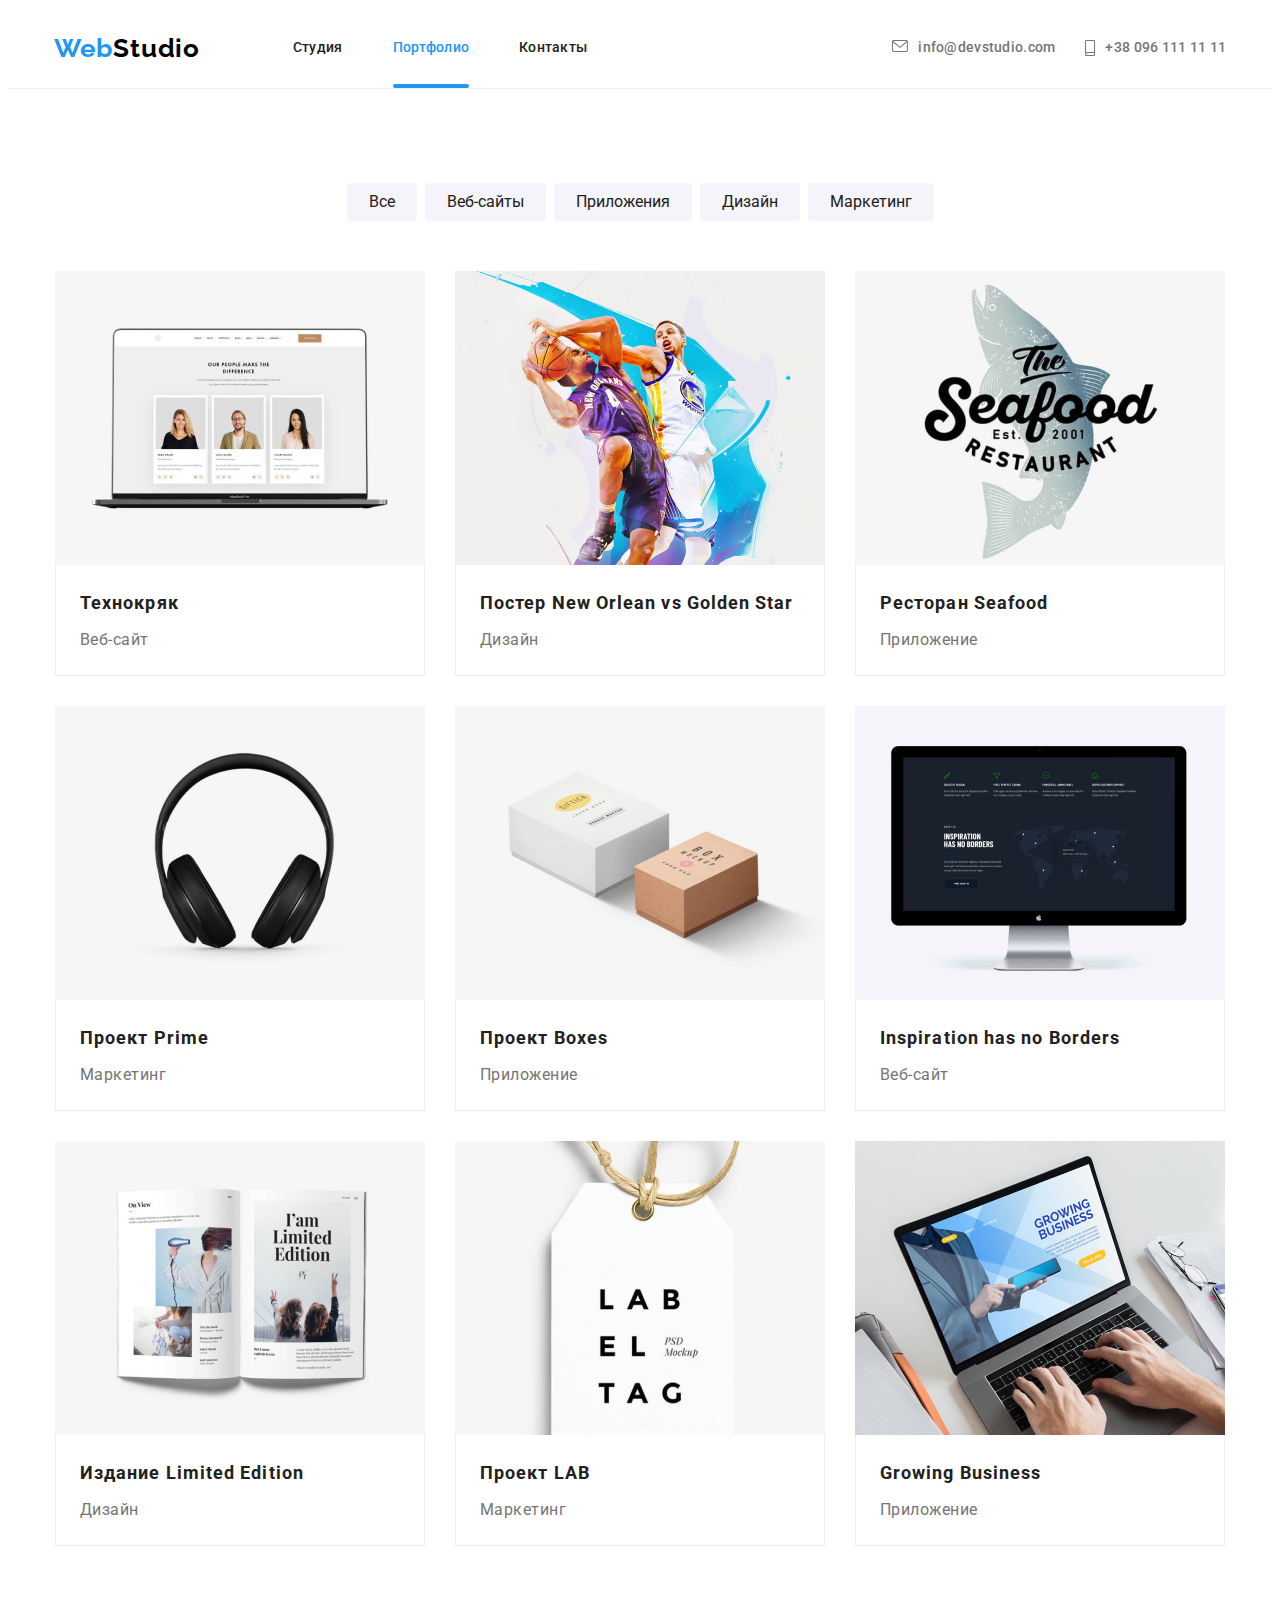
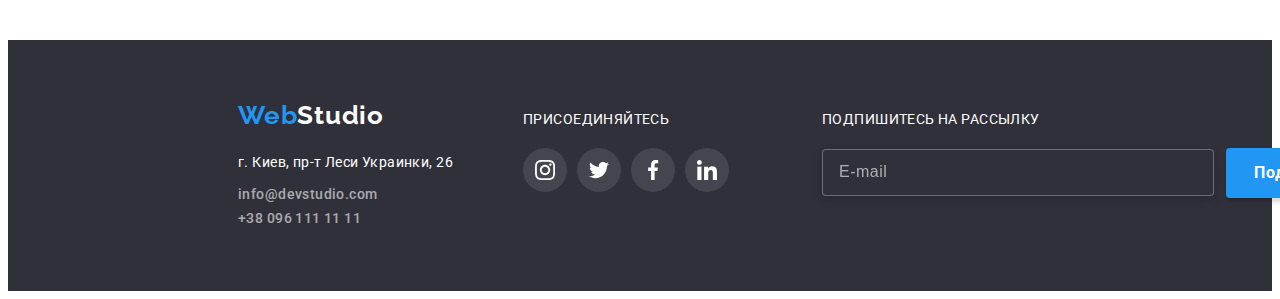
==== commit 6af25291: "Исправляет цвет логотипа" ====
--- a/portfolio.html
+++ b/portfolio.html
@@ -21,7 +21,7 @@
         <div class="container flex-component">
             <nav class="header__nav flex-component">
                 <a class="logo header__logo header__logo_margin_right link" lang="en" href="./index.html">Web<span
-                        class="header-logo_color">Studio</span></a>
+                        class="header__logo_color">Studio</span></a>
     
                 <ul class="menu flex-component list">
                     <li class="menu__item"><a class="menu__link link" href="./index.html">Студия</a></li>
@@ -32,12 +32,12 @@
     
             <!-- Contact section -->
             <ul class="contacts flex-component list">
-                <li class="contacts__list margins-right"><a class="contacts__link header-contacts-link link"
+                <li class="contacts__list margins-right"><a class="contacts__link header__contacts-link link"
                         href="mailto:info@devstudio.com">
                         <svg class="contacts__icon contacts__icon-email_size" width="16" height="12">
                             <use href="./images/icons.svg/symbol-defs.svg#envelope-icon"></use>
                         </svg>info@devstudio.com</a></li>
-                <li class="contacts__list margins-right"><a class="contacts__link header-contacts-link link"
+                <li class="contacts__list margins-right"><a class="contacts__link header__contacts-link link"
                         href="tel:+380961111111">
                         <svg class="contacts__icon contacts__icon-tel_size" width="10" height="16">
                             <use href="./images/icons.svg/symbol-defs.svg#smartphone"></use>
--- a/css/main.min.css
+++ b/css/main.min.css
@@ -1,2 +1,2 @@
-:root{--primary-font: "Roboto", sans-serif;--secondary-font: "Raleway", sans-serif;--main-font-size: 14px;--secondary-font-size: 16px;--primary-text-color: #212121;--secondary-text-color: #757575;--h1-button-text-color: #ffffff;--accent-color: #2196f3;--background-color: #e5e5e5;--hero-footer-background: #2f303a;--radio-button-section-background: #f5f4fa;--border-color: #eeeeee;--icon-color: #afb1b8;--footer-contact-link-color: rgba(255, 255, 255, 0.6);--logo-top-color: #000000;--header-border-color: #ececec;--button-shadow: 0px 4px 4px rgba(0, 0, 0, 0.15);--transition-cubic: cubic-bezier(0.4, 0, 0.2, 1)}.visually-hidden{position:absolute !important;clip:rect(1px 1px 1px 1px);clip:rect(1px, 1px, 1px, 1px);padding:0 !important;border:0 !important;height:1px !important;width:1px !important;overflow:hidden}h1,h2,h3,h4,h5,h6,p{margin-top:0;margin-bottom:0}ul,ol{margin-bottom:0;margin-top:0;padding-left:0}img{display:block;max-width:100%;height:auto}.list{list-style-type:none}.link{text-decoration:none}body{font-family:var(--primary-font);font-size:var(--main-font-size);color:var(--background-color)}.flex-component{display:-webkit-box;display:-ms-flexbox;display:flex;-webkit-box-align:center;-ms-flex-align:center;align-items:center;-webkit-box-pack:center;-ms-flex-pack:center;justify-content:center}.margins-right:not(:last-child){margin-right:30px}.container{margin:0 auto;width:1200px;padding-left:15px;padding-right:15px}.section{padding-top:94px;padding-bottom:94px}.backdrop{position:fixed;left:0px;top:0px;width:100vw;height:100vh;background:rgba(0,0,0,0.2);z-index:100;-webkit-transition:opacity 250ms var(--transition-cubic),visibility 250ms var(--transition-cubic);transition:opacity 250ms var(--transition-cubic),visibility 250ms var(--transition-cubic)}.backdrop.is-hidden{opacity:0;visibility:hidden;pointer-events:none}.logo{font-size:26px;line-height:1.19;font-weight:700;font-family:var(--secondary-font);font-size:26px;line-height:1.19;letter-spacing:0.03em;color:var(--accent-color)}.buttons{font-family:inherit;font-size:var(--secondary-font-size);border-radius:4px;-webkit-transition:color 250ms var(--transition-cubic);transition:color 250ms var(--transition-cubic)}.buttons:hover,.buttons:focus{color:var(--accent-color)}.modal-btn{font-size:16px;line-height:1.94;font-weight:700;font-weight:bold;line-height:1.88;letter-spacing:0.06em;padding:10px 32px;border-radius:4px;color:var(--h1-button-text-color);background:var(--accent-color);-webkit-box-shadow:var(--button-shadow);box-shadow:var(--button-shadow);border:none}.modal-btn:hover{cursor:pointer}.contact-form{display:-webkit-box;display:-ms-flexbox;display:flex;-webkit-box-orient:vertical;-webkit-box-direction:normal;-ms-flex-direction:column;flex-direction:column;padding:40px}.contact-form__title{font-size:20px;line-height:1.15;font-weight:700;text-align:center;letter-spacing:0.03em;color:var(--primary-text-color)}.contact-form__label{font-size:12px;line-height:1.17;font-weight:400;letter-spacing:0.01em;margin-top:10px;color:var(--secondary-text-color)}.contact-form__input-wrapper{position:relative;display:block;margin-top:4px}.contact-form__input{width:100%;height:40px;padding-left:42px;border:1px solid rgba(33,33,33,0.2);border-radius:4px}.contact-form .contact-form__input:focus{border:1px solid var(--accent-color);outline:none}.contact-form__icon{position:absolute;display:block;top:50%;left:12px;width:18px;height:18px;fill:var(--primary-text-color);-webkit-transform:translateY(-50%);transform:translateY(-50%)}.contact-form__input:focus+.contact-form__icon{fill:var(--accent-color)}.contact-form__textarea{width:100%;height:120px;padding:12px 16px;margin-top:4px;border:1px solid rgba(33,33,33,0.2);border-radius:4px;resize:none}.contact-form__textarea:focus{border:1px solid var(--accent-color);outline:none}.contact-form__textarea:focus::-webkit-input-placeholder{line-height:1.14;letter-spacing:0.01em;color:rgba(117,117,117,0.5)}.contact-form__textarea:focus:-ms-input-placeholder{line-height:1.14;letter-spacing:0.01em;color:rgba(117,117,117,0.5)}.contact-form__textarea:focus::-ms-input-placeholder{line-height:1.14;letter-spacing:0.01em;color:rgba(117,117,117,0.5)}.contact-form__textarea:focus::placeholder{line-height:1.14;letter-spacing:0.01em;color:rgba(117,117,117,0.5)}.contact-form__checkbox-policy{position:relative;line-height:1.7;letter-spacing:0.03em;margin-top:20px;margin-left:0;color:var(--secondary-text-color);cursor:pointer}.contact-form__checkbox-icon{width:16px;height:15px;margin-right:7px;fill:var(--primary-text-color);-webkit-transition:fill 250ms var(--transition-cubic);transition:fill 250ms var(--transition-cubic)}.contact-form__checkbox-policy:hover .contact-form__checkbox-icon{fill:var(--accent-color)}.contact-form__checkbox-icon-check{position:absolute;width:16px;height:15px;left:7px;opacity:0;fill:var(--h1-button-text-color);-webkit-transition:opacity 250ms var(--transition-cubic);transition:opacity 250ms var(--transition-cubic)}.contact-form__checkbox-input:checked ~ .contact-form__checkbox-icon-check{fill:var(--accent-color);opacity:1;outline-color:var(--accent-color)}.contact-form__checkbox-policy-link{line-height:1.17;letter-spacing:0.03em;-webkit-text-decoration-line:underline;text-decoration-line:underline;color:var(--accent-color)}.contact-form__button{-ms-flex-item-align:center;-ms-grid-row-align:center;align-self:center;margin-top:30px}.modal{position:absolute;top:50%;left:50%;width:528px;height:581px;-webkit-transform:translate(-50%, -50%);transform:translate(-50%, -50%);background-color:var(--h1-button-text-color);-webkit-box-shadow:0px 1px 3px rgba(0,0,0,0.12),0px 1px 1px rgba(0,0,0,0.14),0px 2px 1px rgba(0,0,0,0.2);box-shadow:0px 1px 3px rgba(0,0,0,0.12),0px 1px 1px rgba(0,0,0,0.14),0px 2px 1px rgba(0,0,0,0.2);border-radius:4px}.modal__close{position:absolute;top:8px;right:8px;width:30px;height:30px;border-radius:50%;background-color:transparent;cursor:pointer;border:1px solid rgba(0,0,0,0.1);-webkit-transition:fill 250ms var(--transition-cubic);transition:fill 250ms var(--transition-cubic)}.modal__close:hover,.modal__close:focus{fill:var(--accent-color)}.contacts__link{font-size:14px;line-height:1.14;font-weight:500;-webkit-transition:color 250ms var(--transition-cubic),fill 250ms var(--transition-cubic);transition:color 250ms var(--transition-cubic),fill 250ms var(--transition-cubic)}.contacts__link:hover,.contacts__link:focus{color:var(--accent-color)}.social-list__item{display:-webkit-box;display:-ms-flexbox;display:flex;-webkit-box-pack:justify;-ms-flex-pack:justify;justify-content:space-between;-webkit-box-align:center;-ms-flex-align:center;align-items:center}.social-list__item:not(:last-child){margin-right:10px}.social-list__link{width:44px;height:44px;border-radius:50%;-webkit-transition:background-color 250ms var(--transition-cubic);transition:background-color 250ms var(--transition-cubic)}.social-list__link:hover,.social-list__link:focus{background-color:var(--accent-color)}.social-list__icon{width:20px;height:20px;fill:var(--icon-color);-webkit-transition:fill 250ms var(--transition-cubic);transition:fill 250ms var(--transition-cubic)}.social-list__link:hover .social-list__icon,.social-list__link:focus .social-list__icon{fill:var(--h1-button-text-color)}.title{font-size:36px;line-height:1.17;font-weight:700;letter-spacing:0.03em;text-align:center}.title_color{color:var(--primary-text-color)}.mailing-form{display:-webkit-box;display:-ms-flexbox;display:flex;-webkit-box-align:center;-ms-flex-align:center;align-items:center;margin-top:20px}.mailing-form__input{width:358px;padding:15px 16px;margin-right:12px;color:var(--h1-button-text-color);background-color:var(--hero-footer-background);border:1px solid rgba(255,255,255,0.3);-webkit-filter:drop-shadow(0px 4px 4px rgba(0,0,0,0.15));filter:drop-shadow(0px 4px 4px rgba(0,0,0,0.15));border-radius:4px}.mailing-form__input::-webkit-input-placeholder{font-size:16px;line-height:1.25;font-weight:400;letter-spacing:0.03em;color:rgba(255,255,255,0.6)}.mailing-form__input:-ms-input-placeholder{font-size:16px;line-height:1.25;font-weight:400;letter-spacing:0.03em;color:rgba(255,255,255,0.6)}.mailing-form__input::-ms-input-placeholder{font-size:16px;line-height:1.25;font-weight:400;letter-spacing:0.03em;color:rgba(255,255,255,0.6)}.mailing-form__input::placeholder{font-size:16px;line-height:1.25;font-weight:400;letter-spacing:0.03em;color:rgba(255,255,255,0.6)}.mailing-form__button{padding:10px 28px}.mailing-form__icon{width:24px;height:24px;margin-left:10px;fill:var(--h1-button-text-color)}.header{border-bottom:1px solid var(--header-border-color);background-color:var(--h1-button-text-color)}.header__nav{margin-right:305px}.header__logo_margin_right{margin-right:93px}.header__logo_color{color:var(--logo-top-color)}.header-contacts-link{display:-webkit-box;display:-ms-flexbox;display:flex;letter-spacing:0.02em;color:var(--secondary-text-color)}.menu__item:not(:last-child){margin-right:50px}.menu__item .link.current{color:var(--accent-color)}.menu__link{position:relative;display:block;font-weight:500;line-height:1.14;letter-spacing:0.02em;padding:32px 0;color:var(--primary-text-color);-webkit-transition:color 250ms var(--transition-cubic);transition:color 250ms var(--transition-cubic)}.menu__link:hover,.menu__link:focus{color:var(--accent-color)}.menu__link.current::after{content:"";position:absolute;display:block;width:100%;height:4px;margin-top:28px;background-color:var(--accent-color);border-radius:2px}.contacts__icon{margin-right:10px;fill:currentColor}.contacts__icon-email_size{width:16px;height:12px}.contacts__icon-tel_size{width:10px;height:16px}.contacts__link:hover .contacts__icon,.contacts__link:focus .contacts__icon{fill:var(--accent-color)}.hero{padding-top:200px;padding-bottom:200px;background:var(--hero-footer-background)}.hero__container{-webkit-box-orient:vertical;-webkit-box-direction:normal;-ms-flex-direction:column;flex-direction:column}.hero-background{width:1600px;height:600px;margin-left:auto;margin-right:auto;background-image:-webkit-gradient(linear, left top, left bottom, from(rgba(47,48,58,0.4)), to(rgba(47,48,58,0.4))),url("../images/hero-image.jpg");background-image:linear-gradient(rgba(47,48,58,0.4), rgba(47,48,58,0.4)),url("../images/hero-image.jpg");background-repeat:no-repeat;background-position:center;background-size:cover}.hero__title{font-size:44px;line-height:1.36;font-weight:900;width:696px;text-align:center;letter-spacing:0.06em;text-transform:uppercase;color:var(--h1-button-text-color)}.hero__modal-btn_margin_top{margin-top:30px}.advantages__list{-ms-flex-wrap:wrap;flex-wrap:wrap}.advantages__item{width:270px}.advantages__icon-box{width:270px;height:120px;background:var(--radio-button-section-background);border-radius:4px}.advantages__icon{width:70px;height:70px}.advantages__suptitle{margin-top:30px;font-size:var(--main-font-size);line-height:1.14;letter-spacing:0.03em;text-transform:uppercase}.advantages__text{line-height:1.7;letter-spacing:0.03em;margin-top:10px;color:var(--secondary-text-color)}.task_padding_bottom{padding-bottom:94px}.task__list{display:-webkit-box;display:-ms-flexbox;display:flex;-ms-flex-wrap:wrap;flex-wrap:wrap;-webkit-box-pack:center;-ms-flex-pack:center;justify-content:center;margin-left:auto;margin-right:auto;margin-top:50px}.task__item{position:relative;width:370px;z-index:-1}.task__thumb{position:absolute;width:100%;height:70px;bottom:0;background-color:rgba(47,48,58,0.8)}.task__thumb-description{line-height:1.14;letter-spacing:0.03em;text-transform:uppercase;color:var(--h1-button-text-color)}.team{background:var(--radio-button-section-background)}.team__title_margin_botom{margin-bottom:50px}.team__list{-ms-flex-wrap:wrap;flex-wrap:wrap;margin-left:-30px;margin-top:-30px}.team__item{width:270px;margin-left:30px;margin-top:30px;background-color:var(--h1-button-text-color);-webkit-box-shadow:0px 1px 3px rgba(0,0,0,0.12),0px 1px 1px rgba(0,0,0,0.14),0px 2px 1px rgba(0,0,0,0.2);box-shadow:0px 1px 3px rgba(0,0,0,0.12),0px 1px 1px rgba(0,0,0,0.14),0px 2px 1px rgba(0,0,0,0.2);border-radius:0px 0px 4px 4px}.team__card-description-box{padding-top:30px;padding-bottom:30px}.team__text{font-size:var(--secondary-font-size);line-height:1.19;text-align:center;letter-spacing:0.03em}.team__suptitle{font-weight:500}.team__description{margin-top:10px;color:var(--secondary-text-color)}.team__social-list_margin{margin-top:16px}.clients{-ms-flex-wrap:wrap;flex-wrap:wrap}.clients__list_margin{margin-top:50px}.clients__link{width:170px;height:92px;border:1px solid var(--icon-color);border-radius:4px;-webkit-transition:border-color 250ms var(--transition-cubic);transition:border-color 250ms var(--transition-cubic)}.clients__link:hover,.clients__link:focus{border-color:var(--accent-color)}.clients__icon{fill:var(--icon-color);-webkit-transition:fill 250ms var(--transition-cubic);transition:fill 250ms var(--transition-cubic)}.clients__link:hover .clients__icon,.clients__link:focus .clients__icon{fill:var(--accent-color)}.footer{padding-left:215px;padding-right:215px;background:var(--hero-footer-background)}.footer__container{display:-webkit-box;display:-ms-flexbox;display:flex;-webkit-box-align:baseline;-ms-flex-align:baseline;align-items:baseline;padding:60px 15px}.footer__logo_color{color:var(--h1-button-text-color)}.footer__address-section{margin-right:70px}.footer__address-box{margin-top:20px;margin-right:0;font-style:normal}.footer__address-list{margin-top:9px}.footer__address-text{line-height:1.7;letter-spacing:0.03em;color:var(--h1-button-text-color)}.footer__contact-links{line-height:1.7;letter-spacing:0.03em;margin-top:9px;color:var(--footer-contact-link-color)}.footer__social-list_margins{margin-top:20px;margin-right:93px}.footer__social-link_bgcolor{background-color:rgba(255,255,255,0.1)}.footer__social-icon_color{fill:var(--h1-button-text-color)}.footer__box-text{line-height:1.14;letter-spacing:0.03em;text-transform:uppercase;color:var(--h1-button-text-color)}.portfolio .portfolio__box{display:-webkit-box;display:-ms-flexbox;display:flex;-webkit-box-orient:vertical;-webkit-box-direction:normal;-ms-flex-direction:column;flex-direction:column}.portfolio__radio-buttons-list{display:-webkit-box;display:-ms-flexbox;display:flex;-ms-flex-wrap:wrap;flex-wrap:wrap;-webkit-box-pack:center;-ms-flex-pack:center;justify-content:center}.portfolio .portfolio__radio-buttons-item:not(:last-child){margin-right:8px}.portfolio__buttons{cursor:pointer;line-height:1.63;padding:6px 22px;background:var(--radio-button-section-background);border:none;color:var(--primary-text-color);-webkit-transition:color 250ms var(--transition-cubic),background-color 250ms var(--transition-cubic),-webkit-box-shadow 250ms var(--transition-cubic);transition:color 250ms var(--transition-cubic),background-color 250ms var(--transition-cubic),-webkit-box-shadow 250ms var(--transition-cubic);transition:color 250ms var(--transition-cubic),background-color 250ms var(--transition-cubic),box-shadow 250ms var(--transition-cubic);transition:color 250ms var(--transition-cubic),background-color 250ms var(--transition-cubic),box-shadow 250ms var(--transition-cubic),-webkit-box-shadow 250ms var(--transition-cubic)}.portfolio__buttons:hover,.portfolio__buttons:focus{background-color:var(--accent-color);color:var(--h1-button-text-color);-webkit-box-shadow:0px 3px 1px rgba(0,0,0,0.1),0px 1px 2px rgba(0,0,0,0.08),0px 2px 2px rgba(0,0,0,0.12);box-shadow:0px 3px 1px rgba(0,0,0,0.1),0px 1px 2px rgba(0,0,0,0.08),0px 2px 2px rgba(0,0,0,0.12);border-radius:4px}.portfolio__card-list{display:-webkit-box;display:-ms-flexbox;display:flex;-ms-flex-wrap:wrap;flex-wrap:wrap;-webkit-box-pack:center;-ms-flex-pack:center;justify-content:center;-ms-flex-preferred-size:calc((100% - 60px) / 3);flex-basis:calc((100% - 60px) / 3);margin-top:50px}.portfolio__card-item{position:relative;width:370px;margin-right:30px;margin-bottom:30px;-webkit-transition:background-color 250ms var(--transition-cubic),-webkit-box-shadow 250ms var(--transition-cubic);transition:background-color 250ms var(--transition-cubic),-webkit-box-shadow 250ms var(--transition-cubic);transition:box-shadow 250ms var(--transition-cubic),background-color 250ms var(--transition-cubic);transition:box-shadow 250ms var(--transition-cubic),background-color 250ms var(--transition-cubic),-webkit-box-shadow 250ms var(--transition-cubic)}.portfolio__card-item:nth-child(3n){margin-right:0}.portfolio__card-item:nth-last-child(-n+3){margin-bottom:0}.portfolio__card-item:hover,.portfolio__card-item:focus{background-color:var(--h1-button-text-color);-webkit-box-shadow:0px 1px 1px rgba(0,0,0,0.12),0px 4px 4px rgba(0,0,0,0.06),1px 4px 6px rgba(0,0,0,0.16);box-shadow:0px 1px 1px rgba(0,0,0,0.12),0px 4px 4px rgba(0,0,0,0.06),1px 4px 6px rgba(0,0,0,0.16)}.portfolio__img-wrapper{position:relative;overflow:hidden}.portfolio__overlay{position:absolute;top:0;bottom:0;width:100%;height:294px;font-size:18px;line-height:1.56;letter-spacing:0.03em;padding:63px 24px;overflow:auto;color:var(--h1-button-text-color);background-color:rgba(33,150,243,0.9);-webkit-transform:translateY(100%);transform:translateY(100%);-webkit-transition:-webkit-transform 250ms var(--transition-cubic);transition:-webkit-transform 250ms var(--transition-cubic);transition:transform 250ms var(--transition-cubic);transition:transform 250ms var(--transition-cubic), -webkit-transform 250ms var(--transition-cubic)}.portfolio__card-link:hover .portfolio__overlay,.portfolio__card-link:focus .portfolio__overlay{-webkit-transform:translateY(0%);transform:translateY(0%)}.portfolio__card-description-box{padding:20px 24px;border:1px solid var(--border-color);border-top:none}.portfolio__card-title{font-size:18px;line-height:2;font-weight:700;letter-spacing:0.06em;color:var(--primary-text-color)}.portfolio__card-text{margin-top:4px;font-size:var(--secondary-font-size);line-height:1.87;letter-spacing:0.03em;color:var(--secondary-text-color)}
+:root{--primary-font: "Roboto", sans-serif;--secondary-font: "Raleway", sans-serif;--main-font-size: 14px;--secondary-font-size: 16px;--primary-text-color: #212121;--secondary-text-color: #757575;--h1-button-text-color: #ffffff;--accent-color: #2196f3;--background-color: #e5e5e5;--hero-footer-background: #2f303a;--radio-button-section-background: #f5f4fa;--border-color: #eeeeee;--icon-color: #afb1b8;--footer-contact-link-color: rgba(255, 255, 255, 0.6);--logo-top-color: #000000;--header-border-color: #ececec;--button-shadow: 0px 4px 4px rgba(0, 0, 0, 0.15);--transition-cubic: cubic-bezier(0.4, 0, 0.2, 1)}.visually-hidden{position:absolute !important;clip:rect(1px 1px 1px 1px);clip:rect(1px, 1px, 1px, 1px);padding:0 !important;border:0 !important;height:1px !important;width:1px !important;overflow:hidden}h1,h2,h3,h4,h5,h6,p{margin-top:0;margin-bottom:0}ul,ol{margin-bottom:0;margin-top:0;padding-left:0}img{display:block;max-width:100%;height:auto}.list{list-style-type:none}.link{text-decoration:none}body{font-family:var(--primary-font);font-size:var(--main-font-size);color:var(--background-color)}.flex-component{display:-webkit-box;display:-ms-flexbox;display:flex;-webkit-box-align:center;-ms-flex-align:center;align-items:center;-webkit-box-pack:center;-ms-flex-pack:center;justify-content:center}.margins-right:not(:last-child){margin-right:30px}.container{margin:0 auto;width:1200px;padding-left:15px;padding-right:15px}.section{padding-top:94px;padding-bottom:94px}.backdrop{position:fixed;left:0px;top:0px;width:100vw;height:100vh;background:rgba(0,0,0,0.2);z-index:100;-webkit-transition:opacity 250ms var(--transition-cubic),visibility 250ms var(--transition-cubic);transition:opacity 250ms var(--transition-cubic),visibility 250ms var(--transition-cubic)}.backdrop.is-hidden{opacity:0;visibility:hidden;pointer-events:none}.logo{font-size:26px;line-height:1.19;font-weight:700;font-family:var(--secondary-font);font-size:26px;line-height:1.19;letter-spacing:0.03em;color:var(--accent-color)}.buttons{font-family:inherit;font-size:var(--secondary-font-size);border-radius:4px;-webkit-transition:color 250ms var(--transition-cubic);transition:color 250ms var(--transition-cubic)}.buttons:hover,.buttons:focus{color:var(--accent-color)}.modal-btn{font-size:16px;line-height:1.94;font-weight:700;font-weight:bold;line-height:1.88;letter-spacing:0.06em;padding:10px 32px;border-radius:4px;color:var(--h1-button-text-color);background:var(--accent-color);-webkit-box-shadow:var(--button-shadow);box-shadow:var(--button-shadow);border:none}.modal-btn:hover{cursor:pointer}.contact-form{display:-webkit-box;display:-ms-flexbox;display:flex;-webkit-box-orient:vertical;-webkit-box-direction:normal;-ms-flex-direction:column;flex-direction:column;padding:40px}.contact-form__title{font-size:20px;line-height:1.15;font-weight:700;text-align:center;letter-spacing:0.03em;color:var(--primary-text-color)}.contact-form__label{font-size:12px;line-height:1.17;font-weight:400;letter-spacing:0.01em;margin-top:10px;color:var(--secondary-text-color)}.contact-form__input-wrapper{position:relative;display:block;margin-top:4px}.contact-form__input{width:100%;height:40px;padding-left:42px;border:1px solid rgba(33,33,33,0.2);border-radius:4px}.contact-form .contact-form__input:focus{border:1px solid var(--accent-color);outline:none}.contact-form__icon{position:absolute;display:block;top:50%;left:12px;width:18px;height:18px;fill:var(--primary-text-color);-webkit-transform:translateY(-50%);transform:translateY(-50%)}.contact-form__input:focus+.contact-form__icon{fill:var(--accent-color)}.contact-form__textarea{width:100%;height:120px;padding:12px 16px;margin-top:4px;border:1px solid rgba(33,33,33,0.2);border-radius:4px;resize:none}.contact-form__textarea:focus{border:1px solid var(--accent-color);outline:none}.contact-form__textarea:focus::-webkit-input-placeholder{line-height:1.14;letter-spacing:0.01em;color:rgba(117,117,117,0.5)}.contact-form__textarea:focus:-ms-input-placeholder{line-height:1.14;letter-spacing:0.01em;color:rgba(117,117,117,0.5)}.contact-form__textarea:focus::-ms-input-placeholder{line-height:1.14;letter-spacing:0.01em;color:rgba(117,117,117,0.5)}.contact-form__textarea:focus::placeholder{line-height:1.14;letter-spacing:0.01em;color:rgba(117,117,117,0.5)}.contact-form__checkbox-policy{position:relative;line-height:1.7;letter-spacing:0.03em;margin-top:20px;margin-left:0;color:var(--secondary-text-color);cursor:pointer}.contact-form__checkbox-icon{width:16px;height:15px;margin-right:7px;fill:var(--primary-text-color);-webkit-transition:fill 250ms var(--transition-cubic);transition:fill 250ms var(--transition-cubic)}.contact-form__checkbox-policy:hover .contact-form__checkbox-icon{fill:var(--accent-color)}.contact-form__checkbox-icon-check{position:absolute;width:16px;height:15px;left:7px;opacity:0;fill:var(--h1-button-text-color);-webkit-transition:opacity 250ms var(--transition-cubic);transition:opacity 250ms var(--transition-cubic)}.contact-form__checkbox-input:checked ~ .contact-form__checkbox-icon-check{fill:var(--accent-color);opacity:1;outline-color:var(--accent-color)}.contact-form__checkbox-policy-link{line-height:1.17;letter-spacing:0.03em;-webkit-text-decoration-line:underline;text-decoration-line:underline;color:var(--accent-color)}.contact-form__button{-ms-flex-item-align:center;-ms-grid-row-align:center;align-self:center;margin-top:30px}.modal{position:absolute;top:50%;left:50%;width:528px;height:581px;-webkit-transform:translate(-50%, -50%);transform:translate(-50%, -50%);background-color:var(--h1-button-text-color);-webkit-box-shadow:0px 1px 3px rgba(0,0,0,0.12),0px 1px 1px rgba(0,0,0,0.14),0px 2px 1px rgba(0,0,0,0.2);box-shadow:0px 1px 3px rgba(0,0,0,0.12),0px 1px 1px rgba(0,0,0,0.14),0px 2px 1px rgba(0,0,0,0.2);border-radius:4px}.modal__close{position:absolute;top:8px;right:8px;width:30px;height:30px;border-radius:50%;background-color:transparent;cursor:pointer;border:1px solid rgba(0,0,0,0.1);-webkit-transition:fill 250ms var(--transition-cubic);transition:fill 250ms var(--transition-cubic)}.modal__close:hover,.modal__close:focus{fill:var(--accent-color)}.contacts__link{font-size:14px;line-height:1.14;font-weight:500;-webkit-transition:color 250ms var(--transition-cubic),fill 250ms var(--transition-cubic);transition:color 250ms var(--transition-cubic),fill 250ms var(--transition-cubic)}.contacts__link:hover,.contacts__link:focus{color:var(--accent-color)}.social-list__item{display:-webkit-box;display:-ms-flexbox;display:flex;-webkit-box-pack:justify;-ms-flex-pack:justify;justify-content:space-between;-webkit-box-align:center;-ms-flex-align:center;align-items:center}.social-list__item:not(:last-child){margin-right:10px}.social-list__link{width:44px;height:44px;border-radius:50%;-webkit-transition:background-color 250ms var(--transition-cubic);transition:background-color 250ms var(--transition-cubic)}.social-list__link:hover,.social-list__link:focus{background-color:var(--accent-color)}.social-list__icon{width:20px;height:20px;fill:var(--icon-color);-webkit-transition:fill 250ms var(--transition-cubic);transition:fill 250ms var(--transition-cubic)}.social-list__link:hover .social-list__icon,.social-list__link:focus .social-list__icon{fill:var(--h1-button-text-color)}.title{font-size:36px;line-height:1.17;font-weight:700;letter-spacing:0.03em;text-align:center}.title_color{color:var(--primary-text-color)}.mailing-form{display:-webkit-box;display:-ms-flexbox;display:flex;-webkit-box-align:center;-ms-flex-align:center;align-items:center;margin-top:20px}.mailing-form__input{width:358px;padding:15px 16px;margin-right:12px;color:var(--h1-button-text-color);background-color:var(--hero-footer-background);border:1px solid rgba(255,255,255,0.3);-webkit-filter:drop-shadow(0px 4px 4px rgba(0,0,0,0.15));filter:drop-shadow(0px 4px 4px rgba(0,0,0,0.15));border-radius:4px}.mailing-form__input::-webkit-input-placeholder{font-size:16px;line-height:1.25;font-weight:400;letter-spacing:0.03em;color:rgba(255,255,255,0.6)}.mailing-form__input:-ms-input-placeholder{font-size:16px;line-height:1.25;font-weight:400;letter-spacing:0.03em;color:rgba(255,255,255,0.6)}.mailing-form__input::-ms-input-placeholder{font-size:16px;line-height:1.25;font-weight:400;letter-spacing:0.03em;color:rgba(255,255,255,0.6)}.mailing-form__input::placeholder{font-size:16px;line-height:1.25;font-weight:400;letter-spacing:0.03em;color:rgba(255,255,255,0.6)}.mailing-form__button{padding:10px 28px}.mailing-form__icon{width:24px;height:24px;margin-left:10px;fill:var(--h1-button-text-color)}.header{border-bottom:1px solid var(--header-border-color);background-color:var(--h1-button-text-color)}.header__nav{margin-right:305px}.header__logo_margin_right{margin-right:93px}.header__logo_color{color:var(--logo-top-color)}.header__contacts-link{display:-webkit-box;display:-ms-flexbox;display:flex;letter-spacing:0.02em;color:var(--secondary-text-color)}.menu__item:not(:last-child){margin-right:50px}.menu__item .link.current{color:var(--accent-color)}.menu__link{position:relative;display:block;font-weight:500;line-height:1.14;letter-spacing:0.02em;padding:32px 0;color:var(--primary-text-color);-webkit-transition:color 250ms var(--transition-cubic);transition:color 250ms var(--transition-cubic)}.menu__link:hover,.menu__link:focus{color:var(--accent-color)}.menu__link.current::after{content:"";position:absolute;display:block;width:100%;height:4px;margin-top:28px;background-color:var(--accent-color);border-radius:2px}.contacts__icon{margin-right:10px;fill:currentColor}.contacts__icon-email_size{width:16px;height:12px}.contacts__icon-tel_size{width:10px;height:16px}.contacts__link:hover .contacts__icon,.contacts__link:focus .contacts__icon{fill:var(--accent-color)}.hero{padding-top:200px;padding-bottom:200px;background:var(--hero-footer-background)}.hero__container{-webkit-box-orient:vertical;-webkit-box-direction:normal;-ms-flex-direction:column;flex-direction:column}.hero-background{width:1600px;height:600px;margin-left:auto;margin-right:auto;background-image:-webkit-gradient(linear, left top, left bottom, from(rgba(47,48,58,0.4)), to(rgba(47,48,58,0.4))),url("../images/hero-image.jpg");background-image:linear-gradient(rgba(47,48,58,0.4), rgba(47,48,58,0.4)),url("../images/hero-image.jpg");background-repeat:no-repeat;background-position:center;background-size:cover}.hero__title{font-size:44px;line-height:1.36;font-weight:900;width:696px;text-align:center;letter-spacing:0.06em;text-transform:uppercase;color:var(--h1-button-text-color)}.hero__modal-btn_margin_top{margin-top:30px}.advantages__list{-ms-flex-wrap:wrap;flex-wrap:wrap}.advantages__item{width:270px}.advantages__icon-box{width:270px;height:120px;background:var(--radio-button-section-background);border-radius:4px}.advantages__icon{width:70px;height:70px}.advantages__suptitle{margin-top:30px;font-size:var(--main-font-size);line-height:1.14;letter-spacing:0.03em;text-transform:uppercase}.advantages__text{line-height:1.7;letter-spacing:0.03em;margin-top:10px;color:var(--secondary-text-color)}.task_padding_bottom{padding-bottom:94px}.task__list{display:-webkit-box;display:-ms-flexbox;display:flex;-ms-flex-wrap:wrap;flex-wrap:wrap;-webkit-box-pack:center;-ms-flex-pack:center;justify-content:center;margin-left:auto;margin-right:auto;margin-top:50px}.task__item{position:relative;width:370px;z-index:-1}.task__thumb{position:absolute;width:100%;height:70px;bottom:0;background-color:rgba(47,48,58,0.8)}.task__thumb-description{line-height:1.14;letter-spacing:0.03em;text-transform:uppercase;color:var(--h1-button-text-color)}.team{background:var(--radio-button-section-background)}.team__title_margin_botom{margin-bottom:50px}.team__list{-ms-flex-wrap:wrap;flex-wrap:wrap;margin-left:-30px;margin-top:-30px}.team__item{width:270px;margin-left:30px;margin-top:30px;background-color:var(--h1-button-text-color);-webkit-box-shadow:0px 1px 3px rgba(0,0,0,0.12),0px 1px 1px rgba(0,0,0,0.14),0px 2px 1px rgba(0,0,0,0.2);box-shadow:0px 1px 3px rgba(0,0,0,0.12),0px 1px 1px rgba(0,0,0,0.14),0px 2px 1px rgba(0,0,0,0.2);border-radius:0px 0px 4px 4px}.team__card-description-box{padding-top:30px;padding-bottom:30px}.team__text{font-size:var(--secondary-font-size);line-height:1.19;text-align:center;letter-spacing:0.03em}.team__suptitle{font-weight:500}.team__description{margin-top:10px;color:var(--secondary-text-color)}.team__social-list_margin{margin-top:16px}.clients{-ms-flex-wrap:wrap;flex-wrap:wrap}.clients__list_margin{margin-top:50px}.clients__link{width:170px;height:92px;border:1px solid var(--icon-color);border-radius:4px;-webkit-transition:border-color 250ms var(--transition-cubic);transition:border-color 250ms var(--transition-cubic)}.clients__link:hover,.clients__link:focus{border-color:var(--accent-color)}.clients__icon{fill:var(--icon-color);-webkit-transition:fill 250ms var(--transition-cubic);transition:fill 250ms var(--transition-cubic)}.clients__link:hover .clients__icon,.clients__link:focus .clients__icon{fill:var(--accent-color)}.footer{padding-left:215px;padding-right:215px;background:var(--hero-footer-background)}.footer__container{display:-webkit-box;display:-ms-flexbox;display:flex;-webkit-box-align:baseline;-ms-flex-align:baseline;align-items:baseline;padding:60px 15px}.footer__logo_color{color:var(--h1-button-text-color)}.footer__address-section{margin-right:70px}.footer__address-box{margin-top:20px;margin-right:0;font-style:normal}.footer__address-list{margin-top:9px}.footer__address-text{line-height:1.7;letter-spacing:0.03em;color:var(--h1-button-text-color)}.footer__contact-links{line-height:1.7;letter-spacing:0.03em;margin-top:9px;color:var(--footer-contact-link-color)}.footer__social-list_margins{margin-top:20px;margin-right:93px}.footer__social-link_bgcolor{background-color:rgba(255,255,255,0.1)}.footer__social-icon_color{fill:var(--h1-button-text-color)}.footer__box-text{line-height:1.14;letter-spacing:0.03em;text-transform:uppercase;color:var(--h1-button-text-color)}.portfolio .portfolio__box{display:-webkit-box;display:-ms-flexbox;display:flex;-webkit-box-orient:vertical;-webkit-box-direction:normal;-ms-flex-direction:column;flex-direction:column}.portfolio__radio-buttons-list{display:-webkit-box;display:-ms-flexbox;display:flex;-ms-flex-wrap:wrap;flex-wrap:wrap;-webkit-box-pack:center;-ms-flex-pack:center;justify-content:center}.portfolio .portfolio__radio-buttons-item:not(:last-child){margin-right:8px}.portfolio__buttons{cursor:pointer;line-height:1.63;padding:6px 22px;background:var(--radio-button-section-background);border:none;color:var(--primary-text-color);-webkit-transition:color 250ms var(--transition-cubic),background-color 250ms var(--transition-cubic),-webkit-box-shadow 250ms var(--transition-cubic);transition:color 250ms var(--transition-cubic),background-color 250ms var(--transition-cubic),-webkit-box-shadow 250ms var(--transition-cubic);transition:color 250ms var(--transition-cubic),background-color 250ms var(--transition-cubic),box-shadow 250ms var(--transition-cubic);transition:color 250ms var(--transition-cubic),background-color 250ms var(--transition-cubic),box-shadow 250ms var(--transition-cubic),-webkit-box-shadow 250ms var(--transition-cubic)}.portfolio__buttons:hover,.portfolio__buttons:focus{background-color:var(--accent-color);color:var(--h1-button-text-color);-webkit-box-shadow:0px 3px 1px rgba(0,0,0,0.1),0px 1px 2px rgba(0,0,0,0.08),0px 2px 2px rgba(0,0,0,0.12);box-shadow:0px 3px 1px rgba(0,0,0,0.1),0px 1px 2px rgba(0,0,0,0.08),0px 2px 2px rgba(0,0,0,0.12);border-radius:4px}.portfolio__card-list{display:-webkit-box;display:-ms-flexbox;display:flex;-ms-flex-wrap:wrap;flex-wrap:wrap;-webkit-box-pack:center;-ms-flex-pack:center;justify-content:center;-ms-flex-preferred-size:calc((100% - 60px) / 3);flex-basis:calc((100% - 60px) / 3);margin-top:50px}.portfolio__card-item{position:relative;width:370px;margin-right:30px;margin-bottom:30px;-webkit-transition:background-color 250ms var(--transition-cubic),-webkit-box-shadow 250ms var(--transition-cubic);transition:background-color 250ms var(--transition-cubic),-webkit-box-shadow 250ms var(--transition-cubic);transition:box-shadow 250ms var(--transition-cubic),background-color 250ms var(--transition-cubic);transition:box-shadow 250ms var(--transition-cubic),background-color 250ms var(--transition-cubic),-webkit-box-shadow 250ms var(--transition-cubic)}.portfolio__card-item:nth-child(3n){margin-right:0}.portfolio__card-item:nth-last-child(-n+3){margin-bottom:0}.portfolio__card-item:hover,.portfolio__card-item:focus{background-color:var(--h1-button-text-color);-webkit-box-shadow:0px 1px 1px rgba(0,0,0,0.12),0px 4px 4px rgba(0,0,0,0.06),1px 4px 6px rgba(0,0,0,0.16);box-shadow:0px 1px 1px rgba(0,0,0,0.12),0px 4px 4px rgba(0,0,0,0.06),1px 4px 6px rgba(0,0,0,0.16)}.portfolio__img-wrapper{position:relative;overflow:hidden}.portfolio__overlay{position:absolute;top:0;bottom:0;width:100%;height:294px;font-size:18px;line-height:1.56;letter-spacing:0.03em;padding:63px 24px;overflow:auto;color:var(--h1-button-text-color);background-color:rgba(33,150,243,0.9);-webkit-transform:translateY(100%);transform:translateY(100%);-webkit-transition:-webkit-transform 250ms var(--transition-cubic);transition:-webkit-transform 250ms var(--transition-cubic);transition:transform 250ms var(--transition-cubic);transition:transform 250ms var(--transition-cubic), -webkit-transform 250ms var(--transition-cubic)}.portfolio__card-link:hover .portfolio__overlay,.portfolio__card-link:focus .portfolio__overlay{-webkit-transform:translateY(0%);transform:translateY(0%)}.portfolio__card-description-box{padding:20px 24px;border:1px solid var(--border-color);border-top:none}.portfolio__card-title{font-size:18px;line-height:2;font-weight:700;letter-spacing:0.06em;color:var(--primary-text-color)}.portfolio__card-text{margin-top:4px;font-size:var(--secondary-font-size);line-height:1.87;letter-spacing:0.03em;color:var(--secondary-text-color)}
 /*# sourceMappingURL=main.min.css.map */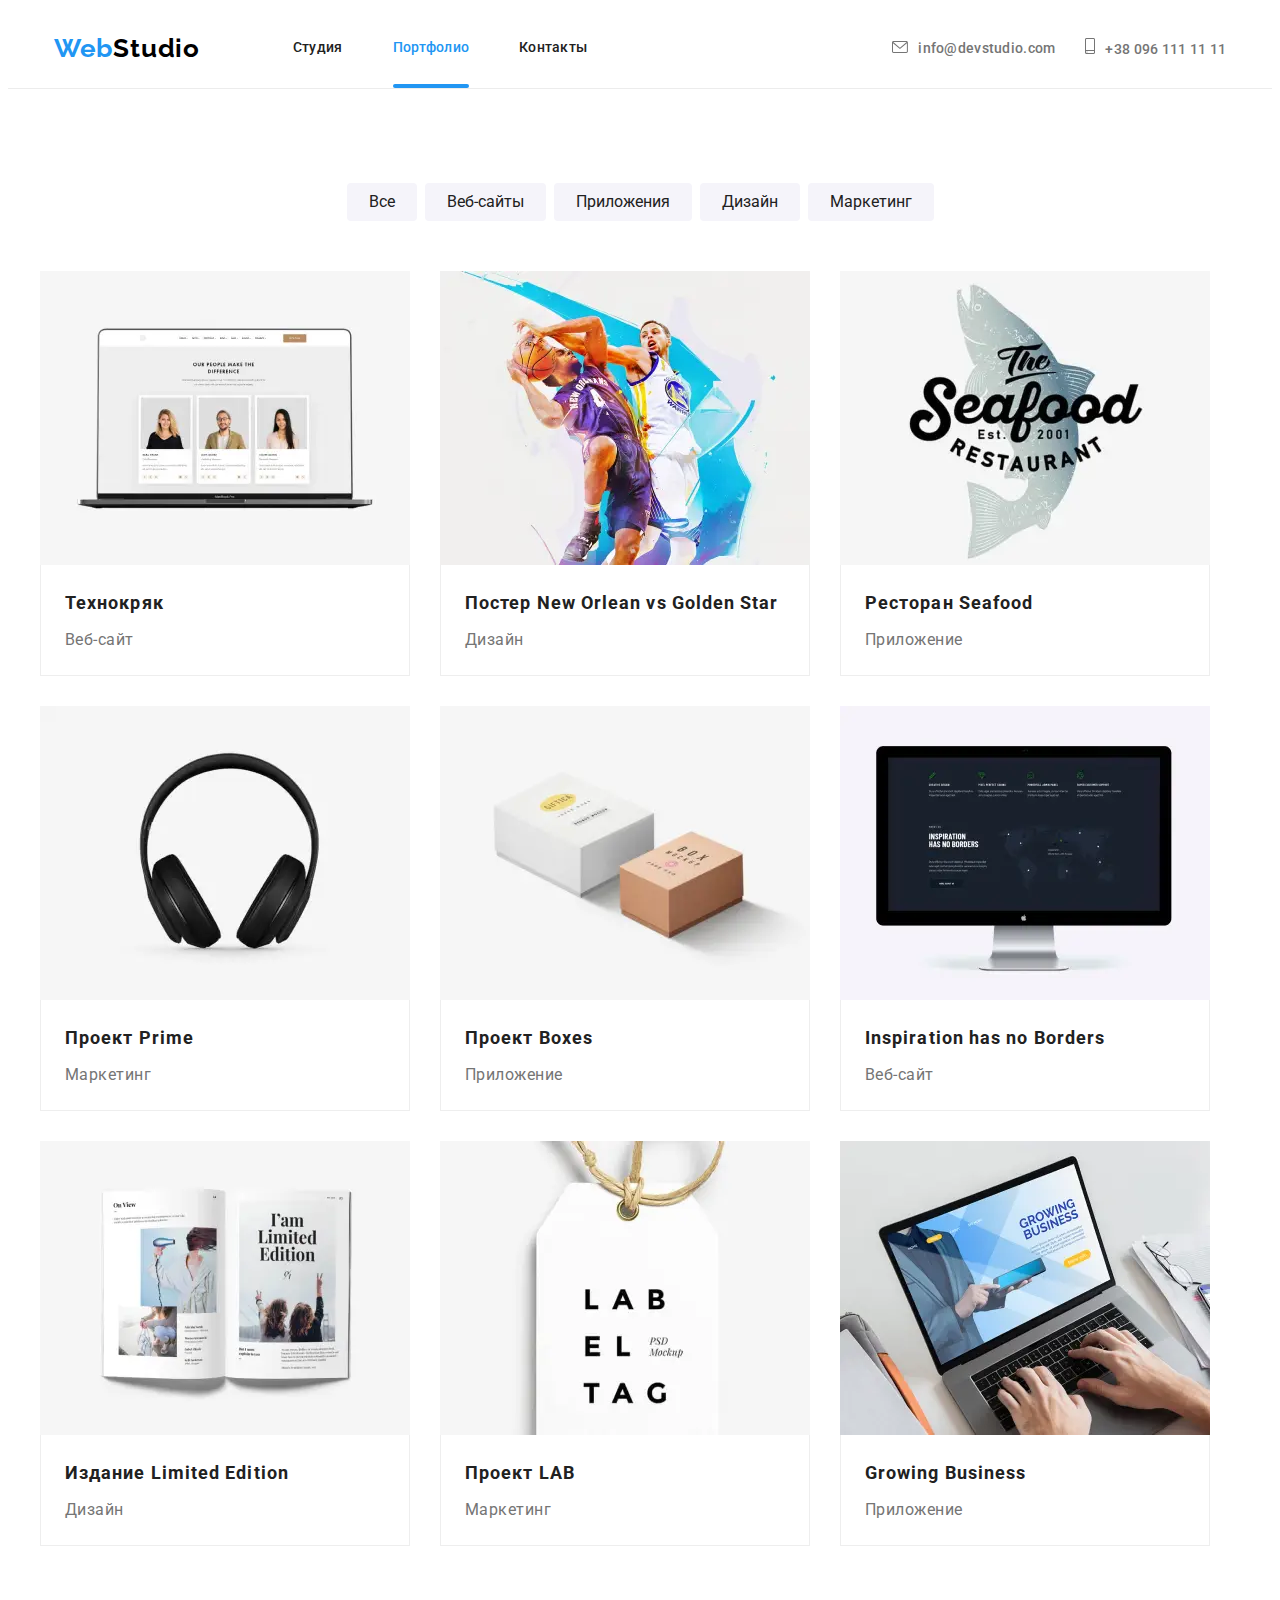
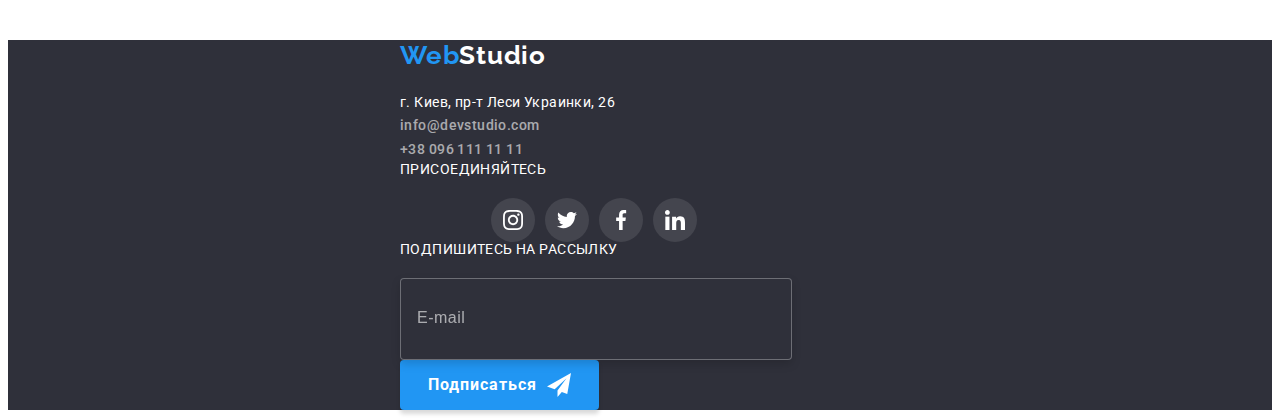
==== commit 7f952da9: "Добавляет адаптационную верстку" ====
--- a/portfolio.html
+++ b/portfolio.html
@@ -64,7 +64,22 @@
                         <li class="portfolio__card-item">
                             <a class="portfolio__card-link link" href="">
                                 <div class="portfolio__img-wrapper">
-                                    <img src="./images/portfolio/techno.jpg" alt="Технокряк" width="370" height="295">
+                                    <picture>
+                                        <source srcset="./images/portfolio/card-laptop-1.webp 1x, ./images/portfolio/card-laptop-1@2x.webp 2x"
+                                            media="(min-width: 1200px)" type="image/webp">
+                                        <source srcset="./images/portfolio/card-laptop-1.jpg 1x, ./images/portfolio/card-laptop-1@2x.jpg 2x"
+                                            media="(min-width: 1200px)">
+                                        <source srcset="./images/portfolio/tablet/card-tablet-1.webp 1x, ./images/portfolio/tablet/card-tablet-1@2x.webp 2x"
+                                            media="(min-width: 768px)" type="image/webp">
+                                        <source srcset="./images/portfolio/tablet/card-tablet-1.jpg 1x, ./images/portfolio/tablet/card-tablet-1@2x.jpg 2x"
+                                            media="(min-width: 768px)">
+                                        <source srcset="./images/portfolio/mobile/card-mobile-1.webp 1x, ./images/portfolio/mobile/card-mobile-1@2x.webp 2x"
+                                            media="(min-width: 480px)" type="image/webp">
+                                        <source srcset="./images/portfolio/mobile/card-mobile-1.jpg 1x, ./images/portfolio/mobile/card-mobile-1@2x.jpg 2x"
+                                            media="(min-width: 480px)">
+                                        <img src="./images/portfolio/card-laptop-1.jpg" alt="Технокряк">
+                                    </picture>
+                                    
                                     <p class="portfolio__overlay">Технокряк это современная площадка распространения коронавируса. Компании используют эту платформу для цифрового
                                         шпионажа и атак на защищённые сервера конкурентов.</p>
                                 </div>
@@ -77,7 +92,22 @@
                         <li class="portfolio__card-item">
                             <a class="portfolio__card-link link" href="">
                                 <div class="portfolio__img-wrapper">
-                                    <img src="./images/portfolio/poster.jpg" class="portfolio-list-item-img" alt="Постер" width="370" height="295">
+                                    <picture>
+                                        <source srcset="./images/portfolio/card-laptop-2.webp 1x, ./images/portfolio/card-laptop-2@2x.webp 2x"
+                                            media="(min-width: 1200px)" type="image/webp">
+                                        <source srcset="./images/portfolio/card-laptop-2.jpg 1x, ./images/portfolio/card-laptop-2@2x.jpg 2x"
+                                            media="(min-width: 1200px)">
+                                        <source srcset="./images/portfolio/tablet/card-tablet-2.webp 1x, ./images/portfolio/tablet/card-tablet-2@2x.webp 2x"
+                                            media="(min-width: 768px)" type="image/webp">
+                                        <source srcset="./images/portfolio/tablet/card-tablet-2.jpg 1x, ./images/portfolio/tablet/card-tablet-2@2x.jpg 2x"
+                                            media="(min-width: 768px)">
+                                        <source srcset="./images/portfolio/mobile/card-mobile-2.webp 1x, ./images/portfolio/mobile/card-mobile-2@2x.webp 2x"
+                                            media="(min-width: 480px)" type="image/webp">
+                                        <source srcset="./images/portfolio/mobile/card-mobile-2.jpg 1x, ./images/portfolio/mobile/card-mobile-2@2x.jpg 2x"
+                                            media="(min-width: 480px)">
+                                        <img src="./images/portfolio/card-laptop-2.jpg" class="portfolio-list-item-img" alt="Постер">
+                                    </picture>
+                                    
                                     <p class="portfolio__overlay">Технокряк это современная площадка распространения коронавируса. Компании используют эту
                                         платформу для цифрового шпионажа и атак на защищённые сервера конкурентов.</p>
                                 </div>
@@ -90,7 +120,22 @@
                         <li class="portfolio__card-item">
                             <a class="portfolio__card-link link" href="">
                                 <div class="portfolio__img-wrapper">
-                                    <img src="./images/portfolio/seafood.jpg" alt="Морская еда" width="370" height="295">
+                                    <picture>
+                                        <source srcset="./images/portfolio/card-laptop-3.webp 1x, ./images/portfolio/card-laptop-3@2x.webp 2x"
+                                            media="(min-width: 1200px)" type="image/webp">
+                                        <source srcset="./images/portfolio/card-laptop-3.jpg 1x, ./images/portfolio/card-laptop-3@2x.jpg 2x"
+                                            media="(min-width: 1200px)">
+                                        <source srcset="./images/portfolio/tablet/card-tablet-3.webp 1x, ./images/portfolio/tablet/card-tablet-3@2x.webp 2x"
+                                            media="(min-width: 768px)" type="image/webp">
+                                        <source srcset="./images/portfolio/tablet/card-tablet-3.jpg 1x, ./images/portfolio/tablet/card-tablet-3@2x.jpg 2x"
+                                            media="(min-width: 768px)">
+                                        <source srcset="./images/portfolio/mobile/card-mobile-3.webp 1x, ./images/portfolio/mobile/card-mobile-3@2x.webp 2x"
+                                            media="(min-width: 480px)" type="image/webp">
+                                        <source srcset="./images/portfolio/mobile/card-mobile-3.jpg 1x, ./images/portfolio/mobile/card-mobile-3@2x.jpg 2x"
+                                            media="(min-width: 480px)">
+                                        <img src="./images/portfolio/card-laptop-3.jpg" alt="Морская еда">
+                                    </picture>
+                                    
                                     <p class="portfolio__overlay">Технокряк это современная площадка распространения коронавируса. Компании используют эту
                                         платформу для цифрового шпионажа и атак на защищённые сервера конкурентов.</p>
                                 </div>
@@ -103,7 +148,22 @@
                         <li class="portfolio__card-item">
                             <a class="portfolio__card-link link" href="">
                                 <div class="portfolio__img-wrapper">
-                                    <img src="./images/portfolio/headphones.jpg" alt="Наушники" width="370" height="295">
+                                    <picture>
+                                        <source srcset="./images/portfolio/card-laptop-4.webp 1x, ./images/portfolio/card-laptop-4@2x.webp 2x"
+                                            media="(min-width: 1200px)" type="image/webp">
+                                        <source srcset="./images/portfolio/card-laptop-4.jpg 1x, ./images/portfolio/card-laptop-4@2x.jpg 2x"
+                                            media="(min-width: 1200px)">
+                                        <source srcset="./images/portfolio/tablet/card-tablet-4.webp 1x, ./images/portfolio/tablet/card-tablet-4@2x.webp 2x"
+                                            media="(min-width: 768px)" type="image/webp">
+                                        <source srcset="./images/portfolio/tablet/card-tablet-4.jpg 1x, ./images/portfolio/tablet/card-tablet-4@2x.jpg 2x"
+                                            media="(min-width: 768px)">
+                                        <source srcset="./images/portfolio/mobile/card-mobile-4.webp 1x, ./images/portfolio/mobile/card-mobile-4@2x.webp 2x"
+                                            media="(min-width: 480px)" type="image/webp">
+                                        <source srcset="./images/portfolio/mobile/card-mobile-4.jpg 1x, ./images/portfolio/mobile/card-mobile-4@2x.jpg 2x"
+                                            media="(min-width: 480px)">
+                                        <img src="./images/portfolio/card-laptop-4.jpg" alt="Наушники4">
+                                    </picture>
+                                    
                                     <p class="portfolio__overlay">Технокряк это современная площадка распространения коронавируса. Компании используют эту
                                         платформу для цифрового шпионажа и атак на защищённые сервера конкурентов.</p>
                                 </div>
@@ -116,7 +176,22 @@
                         <li class="portfolio__card-item">
                             <a class="portfolio__card-link link" href="">
                                 <div class="portfolio__img-wrapper">
-                                    <img src="./images/portfolio/box.jpg" alt="Коробки" width="370" height="295">
+                                    <picture>
+                                        <source srcset="./images/portfolio/card-laptop-5.webp 1x, ./images/portfolio/card-laptop-5@2x.webp 2x"
+                                            media="(min-width: 1200px)" type="image/webp">
+                                        <source srcset="./images/portfolio/card-laptop-5.jpg 1x, ./images/portfolio/card-laptop-5@2x.jpg 2x"
+                                            media="(min-width: 1200px)">
+                                        <source srcset="./images/portfolio/tablet/card-tablet-5.webp 1x, ./images/portfolio/tablet/card-tablet-5@2x.webp 2x"
+                                            media="(min-width: 768px)" type="image/webp">
+                                        <source srcset="./images/portfolio/tablet/card-tablet-5.jpg 1x, ./images/portfolio/tablet/card-tablet-5@2x.jpg 2x"
+                                            media="(min-width: 768px)">
+                                        <source srcset="./images/portfolio/mobile/card-mobile-5.webp 1x, ./images/portfolio/mobile/card-mobile-5@2x.webp 2x"
+                                            media="(min-width: 480px)" type="image/webp">
+                                        <source srcset="./images/portfolio/mobile/card-mobile-5.jpg 1x, ./images/portfolio/mobile/card-mobile-5@2x.jpg 2x"
+                                            media="(min-width: 480px)">
+                                        <img src="./images/portfolio/card-laptop-5.jpg" alt="Коробки">
+                                    </picture>
+                                    
                                     <p class="portfolio__overlay">Технокряк это современная площадка распространения коронавируса. Компании используют эту платформу для цифрового
                                         шпионажа и атак на защищённые сервера конкурентов.</p>
                                 </div>
@@ -129,7 +204,22 @@
                         <li class="portfolio__card-item">
                             <a class="portfolio__card-link link" href="">
                                 <div class="portfolio__img-wrapper">
-                                    <img src="./images/portfolio/tv.jpg" alt="Телевизор" width="370" height="295">
+                                    <picture>
+                                        <source srcset="./images/portfolio/card-laptop-6.webp 1x, ./images/portfolio/card-laptop-6@2x.webp 2x"
+                                            media="(min-width: 1200px)" type="image/webp">
+                                        <source srcset="./images/portfolio/card-laptop-6.jpg 1x, ./images/portfolio/card-laptop-6@2x.jpg 2x"
+                                            media="(min-width: 1200px)">
+                                        <source srcset="./images/portfolio/tablet/card-tablet-6.webp 1x, ./images/portfolio/tablet/card-tablet-6@2x.webp 2x"
+                                            media="(min-width: 768px)" type="image/webp">
+                                        <source srcset="./images/portfolio/tablet/card-tablet-6.jpg 1x, ./images/portfolio/tablet/card-tablet64@2x.jpg 2x"
+                                            media="(min-width: 768px)">
+                                        <source srcset="./images/portfolio/mobile/card-mobile-6.webp 1x, ./images/portfolio/mobile/card-mobile-6@2x.webp 2x"
+                                            media="(min-width: 480px)" type="image/webp">
+                                        <source srcset="./images/portfolio/mobile/card-mobile-6.jpg 1x, ./images/portfolio/mobile/card-mobile-6@2x.jpg 2x"
+                                            media="(min-width: 480px)">
+                                        <img src="./images/portfolio/card-laptop-6.jpg" alt="Телевизор">
+                                    </picture>
+                                    
                                     <p class="portfolio__overlay">Технокряк это современная площадка распространения коронавируса. Компании используют эту платформу для цифрового
                                         шпионажа и атак на защищённые сервера конкурентов.</p>
                                 </div>
@@ -142,7 +232,22 @@
                         <li class="portfolio__card-item">
                             <a class="portfolio__card-link link" href="">
                                 <div class="portfolio__img-wrapper">
-                                    <img src="./images/portfolio/book.jpg" alt="Книга" width="370" height="295">
+                                    <picture>
+                                        <source srcset="./images/portfolio/card-laptop-7.webp 1x, ./images/portfolio/card-laptop-7@2x.webp 2x"
+                                            media="(min-width: 1200px)" type="image/webp">
+                                        <source srcset="./images/portfolio/card-laptop-7.jpg 1x, ./images/portfolio/card-laptop-7@2x.jpg 2x"
+                                            media="(min-width: 1200px)">
+                                        <source srcset="./images/portfolio/tablet/card-tablet-7.webp 1x, ./images/portfolio/tablet/card-tablet-7@2x.webp 2x"
+                                            media="(min-width: 768px)" type="image/webp">
+                                        <source srcset="./images/portfolio/tablet/card-tablet-7.jpg 1x, ./images/portfolio/tablet/card-tablet-7@2x.jpg 2x"
+                                            media="(min-width: 768px)">
+                                        <source srcset="./images/portfolio/mobile/card-mobile-7.webp 1x, ./images/portfolio/mobile/card-mobile-7@2x.webp 2x"
+                                            media="(min-width: 480px)" type="image/webp">
+                                        <source srcset="./images/portfolio/mobile/card-mobile-7.jpg 1x, ./images/portfolio/mobile/card-mobile-7@2x.jpg 2x"
+                                            media="(min-width: 480px)">
+                                        <img src="./images/portfolio/card-laptop-7.jpg" alt="Книга">
+                                    </picture>
+                                    
                                     <p class="portfolio__overlay">Технокряк это современная площадка распространения коронавируса. Компании используют эту платформу для цифрового
                                         шпионажа и атак на защищённые сервера конкурентов.</p>
                                 </div>
@@ -155,7 +260,22 @@
                         <li class="portfolio__card-item">
                             <a class="portfolio__card-link link" href="">
                                 <div class="portfolio__img-wrapper">
-                                    <img src="./images/portfolio/tag.jpg" alt="Тег" width="370" height="295">
+                                    <picture>
+                                        <source srcset="./images/portfolio/card-laptop-8.webp 1x, ./images/portfolio/card-laptop-8@2x.webp 2x"
+                                            media="(min-width: 1200px)" type="image/webp">
+                                        <source srcset="./images/portfolio/card-laptop-8.jpg 1x, ./images/portfolio/card-laptop-8@2x.jpg 2x"
+                                            media="(min-width: 1200px)">
+                                        <source srcset="./images/portfolio/tablet/card-tablet-8.webp 1x, ./images/portfolio/tablet/card-tablet-8@2x.webp 2x"
+                                            media="(min-width: 768px)" type="image/webp">
+                                        <source srcset="./images/portfolio/tablet/card-tablet-8.jpg 1x, ./images/portfolio/tablet/card-tablet-8@2x.jpg 2x"
+                                            media="(min-width: 768px)">
+                                        <source srcset="./images/portfolio/mobile/card-mobile-8.webp 1x, ./images/portfolio/mobile/card-mobile-8@2x.webp 2x"
+                                            media="(min-width: 480px)" type="image/webp">
+                                        <source srcset="./images/portfolio/mobile/card-mobile-8.jpg 1x, ./images/portfolio/mobile/card-mobile-8@2x.jpg 2x"
+                                            media="(min-width: 480px)">
+                                        <img src="./images/portfolio/card-laptop-8.jpg" alt="Тег">
+                                    </picture>
+                                    
                                     <p class="portfolio__overlay">Технокряк это современная площадка распространения коронавируса. Компании используют эту платформу для цифрового
                                         шпионажа и атак на защищённые сервера конкурентов.</p>
                                 </div>
@@ -168,7 +288,22 @@
                         <li class="portfolio__card-item">
                             <a class="portfolio__card-link link" href="">
                                 <div class="portfolio__img-wrapper">
-                                    <img src="./images/portfolio/laptop.jpg" alt="Лаптоп" width="370" height="295">
+                                    <picture>
+                                        <source srcset="./images/portfolio/card-laptop-9.webp 1x, ./images/portfolio/card-laptop-9@2x.webp 2x"
+                                            media="(min-width: 1200px)" type="image/webp">
+                                        <source srcset="./images/portfolio/card-laptop-9.jpg 1x, ./images/portfolio/card-laptop-9@2x.jpg 2x"
+                                            media="(min-width: 1200px)">
+                                        <source srcset="./images/portfolio/tablet/card-tablet-9.webp 1x, ./images/portfolio/tablet/card-tablet-9@2x.webp 2x"
+                                            media="(min-width: 768px)" type="image/webp">
+                                        <source srcset="./images/portfolio/tablet/card-tablet-9.jpg 1x, ./images/portfolio/tablet/card-tablet-9@2x.jpg 2x"
+                                            media="(min-width: 768px)">
+                                        <source srcset="./images/portfolio/mobile/card-mobile-9.webp 1x, ./images/portfolio/mobile/card-mobile-9@2x.webp 2x"
+                                            media="(min-width: 480px)" type="image/webp">
+                                        <source srcset="./images/portfolio/mobile/card-mobile-9.jpg 1x, ./images/portfolio/mobile/card-mobile-9@2x.jpg 2x"
+                                            media="(min-width: 480px)">
+                                        <img src="./images/portfolio/card-laptop-9.jpg" alt="Лаптоп">
+                                    </picture>
+                                    
                                     <p class="portfolio__overlay">Технокряк это современная площадка распространения коронавируса. Компании используют эту платформу для цифрового
                                         шпионажа и атак на защищённые сервера конкурентов.</p>
                                 </div>
--- a/css/main.min.css
+++ b/css/main.min.css
@@ -1,2 +1 @@
-:root{--primary-font: "Roboto", sans-serif;--secondary-font: "Raleway", sans-serif;--main-font-size: 14px;--secondary-font-size: 16px;--primary-text-color: #212121;--secondary-text-color: #757575;--h1-button-text-color: #ffffff;--accent-color: #2196f3;--background-color: #e5e5e5;--hero-footer-background: #2f303a;--radio-button-section-background: #f5f4fa;--border-color: #eeeeee;--icon-color: #afb1b8;--footer-contact-link-color: rgba(255, 255, 255, 0.6);--logo-top-color: #000000;--header-border-color: #ececec;--button-shadow: 0px 4px 4px rgba(0, 0, 0, 0.15);--transition-cubic: cubic-bezier(0.4, 0, 0.2, 1)}.visually-hidden{position:absolute !important;clip:rect(1px 1px 1px 1px);clip:rect(1px, 1px, 1px, 1px);padding:0 !important;border:0 !important;height:1px !important;width:1px !important;overflow:hidden}h1,h2,h3,h4,h5,h6,p{margin-top:0;margin-bottom:0}ul,ol{margin-bottom:0;margin-top:0;padding-left:0}img{display:block;max-width:100%;height:auto}.list{list-style-type:none}.link{text-decoration:none}body{font-family:var(--primary-font);font-size:var(--main-font-size);color:var(--background-color)}.flex-component{display:-webkit-box;display:-ms-flexbox;display:flex;-webkit-box-align:center;-ms-flex-align:center;align-items:center;-webkit-box-pack:center;-ms-flex-pack:center;justify-content:center}.margins-right:not(:last-child){margin-right:30px}.container{margin:0 auto;width:1200px;padding-left:15px;padding-right:15px}.section{padding-top:94px;padding-bottom:94px}.backdrop{position:fixed;left:0px;top:0px;width:100vw;height:100vh;background:rgba(0,0,0,0.2);z-index:100;-webkit-transition:opacity 250ms var(--transition-cubic),visibility 250ms var(--transition-cubic);transition:opacity 250ms var(--transition-cubic),visibility 250ms var(--transition-cubic)}.backdrop.is-hidden{opacity:0;visibility:hidden;pointer-events:none}.logo{font-size:26px;line-height:1.19;font-weight:700;font-family:var(--secondary-font);font-size:26px;line-height:1.19;letter-spacing:0.03em;color:var(--accent-color)}.buttons{font-family:inherit;font-size:var(--secondary-font-size);border-radius:4px;-webkit-transition:color 250ms var(--transition-cubic);transition:color 250ms var(--transition-cubic)}.buttons:hover,.buttons:focus{color:var(--accent-color)}.modal-btn{font-size:16px;line-height:1.94;font-weight:700;font-weight:bold;line-height:1.88;letter-spacing:0.06em;padding:10px 32px;border-radius:4px;color:var(--h1-button-text-color);background:var(--accent-color);-webkit-box-shadow:var(--button-shadow);box-shadow:var(--button-shadow);border:none}.modal-btn:hover{cursor:pointer}.contact-form{display:-webkit-box;display:-ms-flexbox;display:flex;-webkit-box-orient:vertical;-webkit-box-direction:normal;-ms-flex-direction:column;flex-direction:column;padding:40px}.contact-form__title{font-size:20px;line-height:1.15;font-weight:700;text-align:center;letter-spacing:0.03em;color:var(--primary-text-color)}.contact-form__label{font-size:12px;line-height:1.17;font-weight:400;letter-spacing:0.01em;margin-top:10px;color:var(--secondary-text-color)}.contact-form__input-wrapper{position:relative;display:block;margin-top:4px}.contact-form__input{width:100%;height:40px;padding-left:42px;border:1px solid rgba(33,33,33,0.2);border-radius:4px}.contact-form .contact-form__input:focus{border:1px solid var(--accent-color);outline:none}.contact-form__icon{position:absolute;display:block;top:50%;left:12px;width:18px;height:18px;fill:var(--primary-text-color);-webkit-transform:translateY(-50%);transform:translateY(-50%)}.contact-form__input:focus+.contact-form__icon{fill:var(--accent-color)}.contact-form__textarea{width:100%;height:120px;padding:12px 16px;margin-top:4px;border:1px solid rgba(33,33,33,0.2);border-radius:4px;resize:none}.contact-form__textarea:focus{border:1px solid var(--accent-color);outline:none}.contact-form__textarea:focus::-webkit-input-placeholder{line-height:1.14;letter-spacing:0.01em;color:rgba(117,117,117,0.5)}.contact-form__textarea:focus:-ms-input-placeholder{line-height:1.14;letter-spacing:0.01em;color:rgba(117,117,117,0.5)}.contact-form__textarea:focus::-ms-input-placeholder{line-height:1.14;letter-spacing:0.01em;color:rgba(117,117,117,0.5)}.contact-form__textarea:focus::placeholder{line-height:1.14;letter-spacing:0.01em;color:rgba(117,117,117,0.5)}.contact-form__checkbox-policy{position:relative;line-height:1.7;letter-spacing:0.03em;margin-top:20px;margin-left:0;color:var(--secondary-text-color);cursor:pointer}.contact-form__checkbox-icon{width:16px;height:15px;margin-right:7px;fill:var(--primary-text-color);-webkit-transition:fill 250ms var(--transition-cubic);transition:fill 250ms var(--transition-cubic)}.contact-form__checkbox-policy:hover .contact-form__checkbox-icon{fill:var(--accent-color)}.contact-form__checkbox-icon-check{position:absolute;width:16px;height:15px;left:7px;opacity:0;fill:var(--h1-button-text-color);-webkit-transition:opacity 250ms var(--transition-cubic);transition:opacity 250ms var(--transition-cubic)}.contact-form__checkbox-input:checked ~ .contact-form__checkbox-icon-check{fill:var(--accent-color);opacity:1;outline-color:var(--accent-color)}.contact-form__checkbox-policy-link{line-height:1.17;letter-spacing:0.03em;-webkit-text-decoration-line:underline;text-decoration-line:underline;color:var(--accent-color)}.contact-form__button{-ms-flex-item-align:center;-ms-grid-row-align:center;align-self:center;margin-top:30px}.modal{position:absolute;top:50%;left:50%;width:528px;height:581px;-webkit-transform:translate(-50%, -50%);transform:translate(-50%, -50%);background-color:var(--h1-button-text-color);-webkit-box-shadow:0px 1px 3px rgba(0,0,0,0.12),0px 1px 1px rgba(0,0,0,0.14),0px 2px 1px rgba(0,0,0,0.2);box-shadow:0px 1px 3px rgba(0,0,0,0.12),0px 1px 1px rgba(0,0,0,0.14),0px 2px 1px rgba(0,0,0,0.2);border-radius:4px}.modal__close{position:absolute;top:8px;right:8px;width:30px;height:30px;border-radius:50%;background-color:transparent;cursor:pointer;border:1px solid rgba(0,0,0,0.1);-webkit-transition:fill 250ms var(--transition-cubic);transition:fill 250ms var(--transition-cubic)}.modal__close:hover,.modal__close:focus{fill:var(--accent-color)}.contacts__link{font-size:14px;line-height:1.14;font-weight:500;-webkit-transition:color 250ms var(--transition-cubic),fill 250ms var(--transition-cubic);transition:color 250ms var(--transition-cubic),fill 250ms var(--transition-cubic)}.contacts__link:hover,.contacts__link:focus{color:var(--accent-color)}.social-list__item{display:-webkit-box;display:-ms-flexbox;display:flex;-webkit-box-pack:justify;-ms-flex-pack:justify;justify-content:space-between;-webkit-box-align:center;-ms-flex-align:center;align-items:center}.social-list__item:not(:last-child){margin-right:10px}.social-list__link{width:44px;height:44px;border-radius:50%;-webkit-transition:background-color 250ms var(--transition-cubic);transition:background-color 250ms var(--transition-cubic)}.social-list__link:hover,.social-list__link:focus{background-color:var(--accent-color)}.social-list__icon{width:20px;height:20px;fill:var(--icon-color);-webkit-transition:fill 250ms var(--transition-cubic);transition:fill 250ms var(--transition-cubic)}.social-list__link:hover .social-list__icon,.social-list__link:focus .social-list__icon{fill:var(--h1-button-text-color)}.title{font-size:36px;line-height:1.17;font-weight:700;letter-spacing:0.03em;text-align:center}.title_color{color:var(--primary-text-color)}.mailing-form{display:-webkit-box;display:-ms-flexbox;display:flex;-webkit-box-align:center;-ms-flex-align:center;align-items:center;margin-top:20px}.mailing-form__input{width:358px;padding:15px 16px;margin-right:12px;color:var(--h1-button-text-color);background-color:var(--hero-footer-background);border:1px solid rgba(255,255,255,0.3);-webkit-filter:drop-shadow(0px 4px 4px rgba(0,0,0,0.15));filter:drop-shadow(0px 4px 4px rgba(0,0,0,0.15));border-radius:4px}.mailing-form__input::-webkit-input-placeholder{font-size:16px;line-height:1.25;font-weight:400;letter-spacing:0.03em;color:rgba(255,255,255,0.6)}.mailing-form__input:-ms-input-placeholder{font-size:16px;line-height:1.25;font-weight:400;letter-spacing:0.03em;color:rgba(255,255,255,0.6)}.mailing-form__input::-ms-input-placeholder{font-size:16px;line-height:1.25;font-weight:400;letter-spacing:0.03em;color:rgba(255,255,255,0.6)}.mailing-form__input::placeholder{font-size:16px;line-height:1.25;font-weight:400;letter-spacing:0.03em;color:rgba(255,255,255,0.6)}.mailing-form__button{padding:10px 28px}.mailing-form__icon{width:24px;height:24px;margin-left:10px;fill:var(--h1-button-text-color)}.header{border-bottom:1px solid var(--header-border-color);background-color:var(--h1-button-text-color)}.header__nav{margin-right:305px}.header__logo_margin_right{margin-right:93px}.header__logo_color{color:var(--logo-top-color)}.header__contacts-link{display:-webkit-box;display:-ms-flexbox;display:flex;letter-spacing:0.02em;color:var(--secondary-text-color)}.menu__item:not(:last-child){margin-right:50px}.menu__item .link.current{color:var(--accent-color)}.menu__link{position:relative;display:block;font-weight:500;line-height:1.14;letter-spacing:0.02em;padding:32px 0;color:var(--primary-text-color);-webkit-transition:color 250ms var(--transition-cubic);transition:color 250ms var(--transition-cubic)}.menu__link:hover,.menu__link:focus{color:var(--accent-color)}.menu__link.current::after{content:"";position:absolute;display:block;width:100%;height:4px;margin-top:28px;background-color:var(--accent-color);border-radius:2px}.contacts__icon{margin-right:10px;fill:currentColor}.contacts__icon-email_size{width:16px;height:12px}.contacts__icon-tel_size{width:10px;height:16px}.contacts__link:hover .contacts__icon,.contacts__link:focus .contacts__icon{fill:var(--accent-color)}.hero{padding-top:200px;padding-bottom:200px;background:var(--hero-footer-background)}.hero__container{-webkit-box-orient:vertical;-webkit-box-direction:normal;-ms-flex-direction:column;flex-direction:column}.hero-background{width:1600px;height:600px;margin-left:auto;margin-right:auto;background-image:-webkit-gradient(linear, left top, left bottom, from(rgba(47,48,58,0.4)), to(rgba(47,48,58,0.4))),url("../images/hero-image.jpg");background-image:linear-gradient(rgba(47,48,58,0.4), rgba(47,48,58,0.4)),url("../images/hero-image.jpg");background-repeat:no-repeat;background-position:center;background-size:cover}.hero__title{font-size:44px;line-height:1.36;font-weight:900;width:696px;text-align:center;letter-spacing:0.06em;text-transform:uppercase;color:var(--h1-button-text-color)}.hero__modal-btn_margin_top{margin-top:30px}.advantages__list{-ms-flex-wrap:wrap;flex-wrap:wrap}.advantages__item{width:270px}.advantages__icon-box{width:270px;height:120px;background:var(--radio-button-section-background);border-radius:4px}.advantages__icon{width:70px;height:70px}.advantages__suptitle{margin-top:30px;font-size:var(--main-font-size);line-height:1.14;letter-spacing:0.03em;text-transform:uppercase}.advantages__text{line-height:1.7;letter-spacing:0.03em;margin-top:10px;color:var(--secondary-text-color)}.task_padding_bottom{padding-bottom:94px}.task__list{display:-webkit-box;display:-ms-flexbox;display:flex;-ms-flex-wrap:wrap;flex-wrap:wrap;-webkit-box-pack:center;-ms-flex-pack:center;justify-content:center;margin-left:auto;margin-right:auto;margin-top:50px}.task__item{position:relative;width:370px;z-index:-1}.task__thumb{position:absolute;width:100%;height:70px;bottom:0;background-color:rgba(47,48,58,0.8)}.task__thumb-description{line-height:1.14;letter-spacing:0.03em;text-transform:uppercase;color:var(--h1-button-text-color)}.team{background:var(--radio-button-section-background)}.team__title_margin_botom{margin-bottom:50px}.team__list{-ms-flex-wrap:wrap;flex-wrap:wrap;margin-left:-30px;margin-top:-30px}.team__item{width:270px;margin-left:30px;margin-top:30px;background-color:var(--h1-button-text-color);-webkit-box-shadow:0px 1px 3px rgba(0,0,0,0.12),0px 1px 1px rgba(0,0,0,0.14),0px 2px 1px rgba(0,0,0,0.2);box-shadow:0px 1px 3px rgba(0,0,0,0.12),0px 1px 1px rgba(0,0,0,0.14),0px 2px 1px rgba(0,0,0,0.2);border-radius:0px 0px 4px 4px}.team__card-description-box{padding-top:30px;padding-bottom:30px}.team__text{font-size:var(--secondary-font-size);line-height:1.19;text-align:center;letter-spacing:0.03em}.team__suptitle{font-weight:500}.team__description{margin-top:10px;color:var(--secondary-text-color)}.team__social-list_margin{margin-top:16px}.clients{-ms-flex-wrap:wrap;flex-wrap:wrap}.clients__list_margin{margin-top:50px}.clients__link{width:170px;height:92px;border:1px solid var(--icon-color);border-radius:4px;-webkit-transition:border-color 250ms var(--transition-cubic);transition:border-color 250ms var(--transition-cubic)}.clients__link:hover,.clients__link:focus{border-color:var(--accent-color)}.clients__icon{fill:var(--icon-color);-webkit-transition:fill 250ms var(--transition-cubic);transition:fill 250ms var(--transition-cubic)}.clients__link:hover .clients__icon,.clients__link:focus .clients__icon{fill:var(--accent-color)}.footer{padding-left:215px;padding-right:215px;background:var(--hero-footer-background)}.footer__container{display:-webkit-box;display:-ms-flexbox;display:flex;-webkit-box-align:baseline;-ms-flex-align:baseline;align-items:baseline;padding:60px 15px}.footer__logo_color{color:var(--h1-button-text-color)}.footer__address-section{margin-right:70px}.footer__address-box{margin-top:20px;margin-right:0;font-style:normal}.footer__address-list{margin-top:9px}.footer__address-text{line-height:1.7;letter-spacing:0.03em;color:var(--h1-button-text-color)}.footer__contact-links{line-height:1.7;letter-spacing:0.03em;margin-top:9px;color:var(--footer-contact-link-color)}.footer__social-list_margins{margin-top:20px;margin-right:93px}.footer__social-link_bgcolor{background-color:rgba(255,255,255,0.1)}.footer__social-icon_color{fill:var(--h1-button-text-color)}.footer__box-text{line-height:1.14;letter-spacing:0.03em;text-transform:uppercase;color:var(--h1-button-text-color)}.portfolio .portfolio__box{display:-webkit-box;display:-ms-flexbox;display:flex;-webkit-box-orient:vertical;-webkit-box-direction:normal;-ms-flex-direction:column;flex-direction:column}.portfolio__radio-buttons-list{display:-webkit-box;display:-ms-flexbox;display:flex;-ms-flex-wrap:wrap;flex-wrap:wrap;-webkit-box-pack:center;-ms-flex-pack:center;justify-content:center}.portfolio .portfolio__radio-buttons-item:not(:last-child){margin-right:8px}.portfolio__buttons{cursor:pointer;line-height:1.63;padding:6px 22px;background:var(--radio-button-section-background);border:none;color:var(--primary-text-color);-webkit-transition:color 250ms var(--transition-cubic),background-color 250ms var(--transition-cubic),-webkit-box-shadow 250ms var(--transition-cubic);transition:color 250ms var(--transition-cubic),background-color 250ms var(--transition-cubic),-webkit-box-shadow 250ms var(--transition-cubic);transition:color 250ms var(--transition-cubic),background-color 250ms var(--transition-cubic),box-shadow 250ms var(--transition-cubic);transition:color 250ms var(--transition-cubic),background-color 250ms var(--transition-cubic),box-shadow 250ms var(--transition-cubic),-webkit-box-shadow 250ms var(--transition-cubic)}.portfolio__buttons:hover,.portfolio__buttons:focus{background-color:var(--accent-color);color:var(--h1-button-text-color);-webkit-box-shadow:0px 3px 1px rgba(0,0,0,0.1),0px 1px 2px rgba(0,0,0,0.08),0px 2px 2px rgba(0,0,0,0.12);box-shadow:0px 3px 1px rgba(0,0,0,0.1),0px 1px 2px rgba(0,0,0,0.08),0px 2px 2px rgba(0,0,0,0.12);border-radius:4px}.portfolio__card-list{display:-webkit-box;display:-ms-flexbox;display:flex;-ms-flex-wrap:wrap;flex-wrap:wrap;-webkit-box-pack:center;-ms-flex-pack:center;justify-content:center;-ms-flex-preferred-size:calc((100% - 60px) / 3);flex-basis:calc((100% - 60px) / 3);margin-top:50px}.portfolio__card-item{position:relative;width:370px;margin-right:30px;margin-bottom:30px;-webkit-transition:background-color 250ms var(--transition-cubic),-webkit-box-shadow 250ms var(--transition-cubic);transition:background-color 250ms var(--transition-cubic),-webkit-box-shadow 250ms var(--transition-cubic);transition:box-shadow 250ms var(--transition-cubic),background-color 250ms var(--transition-cubic);transition:box-shadow 250ms var(--transition-cubic),background-color 250ms var(--transition-cubic),-webkit-box-shadow 250ms var(--transition-cubic)}.portfolio__card-item:nth-child(3n){margin-right:0}.portfolio__card-item:nth-last-child(-n+3){margin-bottom:0}.portfolio__card-item:hover,.portfolio__card-item:focus{background-color:var(--h1-button-text-color);-webkit-box-shadow:0px 1px 1px rgba(0,0,0,0.12),0px 4px 4px rgba(0,0,0,0.06),1px 4px 6px rgba(0,0,0,0.16);box-shadow:0px 1px 1px rgba(0,0,0,0.12),0px 4px 4px rgba(0,0,0,0.06),1px 4px 6px rgba(0,0,0,0.16)}.portfolio__img-wrapper{position:relative;overflow:hidden}.portfolio__overlay{position:absolute;top:0;bottom:0;width:100%;height:294px;font-size:18px;line-height:1.56;letter-spacing:0.03em;padding:63px 24px;overflow:auto;color:var(--h1-button-text-color);background-color:rgba(33,150,243,0.9);-webkit-transform:translateY(100%);transform:translateY(100%);-webkit-transition:-webkit-transform 250ms var(--transition-cubic);transition:-webkit-transform 250ms var(--transition-cubic);transition:transform 250ms var(--transition-cubic);transition:transform 250ms var(--transition-cubic), -webkit-transform 250ms var(--transition-cubic)}.portfolio__card-link:hover .portfolio__overlay,.portfolio__card-link:focus .portfolio__overlay{-webkit-transform:translateY(0%);transform:translateY(0%)}.portfolio__card-description-box{padding:20px 24px;border:1px solid var(--border-color);border-top:none}.portfolio__card-title{font-size:18px;line-height:2;font-weight:700;letter-spacing:0.06em;color:var(--primary-text-color)}.portfolio__card-text{margin-top:4px;font-size:var(--secondary-font-size);line-height:1.87;letter-spacing:0.03em;color:var(--secondary-text-color)}
-/*# sourceMappingURL=main.min.css.map */+:root{--primary-font: "Roboto", sans-serif;--secondary-font: "Raleway", sans-serif;--main-font-size: 14px;--secondary-font-size: 16px;--primary-text-color: #212121;--secondary-text-color: #757575;--h1-button-text-color: #ffffff;--accent-color: #2196f3;--background-color: #e5e5e5;--hero-footer-background: #2f303a;--radio-button-section-background: #f5f4fa;--border-color: #eeeeee;--icon-color: #afb1b8;--footer-contact-link-color: rgba(255, 255, 255, 0.6);--logo-top-color: #000000;--header-border-color: #ececec;--button-shadow: 0px 4px 4px rgba(0, 0, 0, 0.15);--transition-cubic: cubic-bezier(0.4, 0, 0.2, 1)}.visually-hidden{position:absolute !important;clip:rect(1px 1px 1px 1px);clip:rect(1px, 1px, 1px, 1px);padding:0 !important;border:0 !important;height:1px !important;width:1px !important;overflow:hidden}h1,h2,h3,h4,h5,h6,p{margin-top:0;margin-bottom:0}ul,ol{margin-bottom:0;margin-top:0;padding-left:0}img{display:block;max-width:100%;height:auto}.list{list-style-type:none}.link{text-decoration:none}body{font-family:var(--primary-font);font-size:var(--main-font-size);color:var(--background-color)}.flex-component{display:flex;align-items:center;justify-content:center}.margins-right:not(:last-child){margin-right:30px}.container{padding-left:15px;padding-right:15px}@media screen and (min-width: 480px){.container{width:480px;margin:0 auto}}@media screen and (min-width: 768px){.container{width:768px}}@media screen and (min-width: 1200px){.container{width:1200px}}.section{padding-top:60px;padding-bottom:60px}@media screen and (min-width: 1200px){.section{padding-top:94px;padding-bottom:94px}}.backdrop{position:fixed;left:0px;top:0px;width:100vw;height:100vh;background:rgba(0,0,0,.2);z-index:100;transition:opacity 250ms var(--transition-cubic),visibility 250ms var(--transition-cubic)}.backdrop.is-hidden{opacity:0;visibility:hidden;pointer-events:none}.logo{font-size:24px;line-height:1.17;font-weight:700;font-family:var(--secondary-font);letter-spacing:.03em;color:var(--accent-color)}@media screen and (min-width: 1200px){.logo{font-size:26px;line-height:1.19;font-weight:700}}.mobile-menu{position:fixed;top:0;left:0;width:100vw;height:100vw;overflow:auto;background-color:var(--h1-button-text-color);padding:48px 83px 48px 40px;opacity:0;visibility:hidden;pointer-events:none}.mobile-menu__close-btn{position:absolute;top:10px;right:15px;width:40px;height:40px;border:none;background-color:transparent;padding:11px}.mobile-menu__close-btn:hover,.mobile-menu__close-btn:focus{fill:var(--logo-top-color)}.mobile-menu.is-open{opacity:1;visibility:visible;pointer-events:auto}.mobile-menu__icon-close{width:18px;height:18px}.mobile-menu__link{font-weight:500;font-size:40px;line-height:1.17;letter-spacing:.02rem;color:var(--primary-text-color);text-decoration:none}.mobile-menu__link:hover,.mobile-menu__link:focus{color:var(--accent-color)}.mobile-menu__link-current{font-weight:500;font-size:40px;line-height:1.17;letter-spacing:.02rem;color:var(--accent-color)}.mobile-menu__item:not(:last-child){margin-bottom:33px}.mobile-menu__contacts{margin-top:302px}.mobile-menu__contacts-link{font-weight:500;font-size:34px;line-height:1.17;letter-spacing:.02rem;color:var(--secondary-text-color)}.mobile-menu__contacts-link:hover,.mobile-menu__contacts-link:focus{color:var(--accent-color)}.mobile-menu__email{margin-top:32px}.mobile-menu__email{font-size:24px;line-height:1.16;letter-spacing:.02rem;margin-bottom:64px;color:var(--secondary-text-color)}.mobile-menu__social-list{display:flex}.mobile-menu__social-item:not(:last-child){margin-right:20px}.mobile-menu__social-item:not(:last-child) :not(:last-child):after{position:absolute;content:"yyy";width:22px;border:1px solid rgba(33,33,33,.2);transform:rotate(90deg)}.mobile-menu__social-links{position:relative;font-weight:500;font-size:18px;line-height:1.22;letter-spacing:.02rem;text-decoration:none;color:var(--accent-color)}.mobile-menu__social-links:not(:last-child):after{position:absolute;content:"";width:22px;top:10px;border:1px solid rgba(33,33,33,.2);transform:rotate(90deg)}@media screen and (min-width: 768px){.mobile-menu{display:none}}.buttons{font-family:inherit;font-size:var(--secondary-font-size);border-radius:4px;transition:color 250ms var(--transition-cubic)}.buttons:hover,.buttons:focus{color:var(--accent-color)}.modal-btn{font-size:16px;line-height:1.94;font-weight:700;font-weight:bold;line-height:1.88;letter-spacing:.06em;padding:10px 32px;border-radius:4px;color:var(--h1-button-text-color);background:var(--accent-color);box-shadow:var(--button-shadow);border:none}.modal-btn:hover{cursor:pointer}.contact-form{display:flex;flex-direction:column;padding:40px}.contact-form__title{font-size:20px;line-height:1.15;font-weight:700;text-align:center;letter-spacing:.03em;color:var(--primary-text-color)}.contact-form__label{font-size:12px;line-height:1.17;font-weight:400;letter-spacing:.01em;margin-top:10px;color:var(--secondary-text-color)}.contact-form__input-wrapper{position:relative;display:block;margin-top:4px}.contact-form__input{width:100%;height:40px;padding-left:42px;border:1px solid rgba(33,33,33,.2);border-radius:4px}.contact-form .contact-form__input:focus{border:1px solid var(--accent-color);outline:none}.contact-form__icon{position:absolute;display:block;top:50%;left:12px;width:18px;height:18px;fill:var(--primary-text-color);transform:translateY(-50%)}.contact-form__input:focus+.contact-form__icon{fill:var(--accent-color)}.contact-form__textarea{width:100%;height:120px;padding:12px 16px;margin-top:4px;border:1px solid rgba(33,33,33,.2);border-radius:4px;resize:none}.contact-form__textarea:focus{border:1px solid var(--accent-color);outline:none}.contact-form__textarea:focus::-moz-placeholder{line-height:1.14;letter-spacing:.01em;color:rgba(117,117,117,.5)}.contact-form__textarea:focus:-ms-input-placeholder{line-height:1.14;letter-spacing:.01em;color:rgba(117,117,117,.5)}.contact-form__textarea:focus::placeholder{line-height:1.14;letter-spacing:.01em;color:rgba(117,117,117,.5)}.contact-form__checkbox-policy{position:relative;line-height:1.7;letter-spacing:.03em;margin-top:20px;margin-left:0;color:var(--secondary-text-color);cursor:pointer}.contact-form__checkbox-icon{width:16px;height:15px;margin-right:7px;fill:var(--primary-text-color);transition:fill 250ms var(--transition-cubic)}.contact-form__checkbox-policy:hover .contact-form__checkbox-icon{fill:var(--accent-color)}.contact-form__checkbox-icon-check{position:absolute;width:16px;height:15px;left:7px;opacity:0;fill:var(--h1-button-text-color);transition:opacity 250ms var(--transition-cubic)}.contact-form__checkbox-input:checked~.contact-form__checkbox-icon-check{fill:var(--accent-color);opacity:1;outline-color:var(--accent-color)}.contact-form__checkbox-policy-link{line-height:1.17;letter-spacing:.03em;-webkit-text-decoration-line:underline;text-decoration-line:underline;color:var(--accent-color)}.contact-form__button{align-self:center;margin-top:30px}.modal{position:absolute;top:50%;left:50%;width:528px;height:581px;transform:translate(-50%, -50%);background-color:var(--h1-button-text-color);box-shadow:0px 1px 3px rgba(0,0,0,.12),0px 1px 1px rgba(0,0,0,.14),0px 2px 1px rgba(0,0,0,.2);border-radius:4px}.modal__close{position:absolute;top:8px;right:8px;width:30px;height:30px;border-radius:50%;background-color:transparent;cursor:pointer;border:1px solid rgba(0,0,0,.1);transition:fill 250ms var(--transition-cubic)}.modal__close:hover,.modal__close:focus{fill:var(--accent-color)}@media screen and (min-width: 1200px){.contacts__list:not(:last-child){margin-right:30px}}.contacts__link{font-size:14px;line-height:1.14;font-weight:500;transition:color 250ms var(--transition-cubic),fill 250ms var(--transition-cubic)}.contacts__link:hover,.contacts__link:focus{color:var(--accent-color)}.social-list__item{display:flex;justify-content:space-between;align-items:center}.social-list__item:not(:last-child){margin-right:10px}.social-list__link{width:44px;height:44px;border-radius:50%;transition:background-color 250ms var(--transition-cubic)}.social-list__link:hover,.social-list__link:focus{background-color:var(--accent-color)}.social-list__icon{width:20px;height:20px;fill:var(--icon-color);transition:fill 250ms var(--transition-cubic)}.social-list__link:hover .social-list__icon,.social-list__link:focus .social-list__icon{fill:var(--h1-button-text-color)}.title{font-size:28px;line-height:1.18;font-weight:700;letter-spacing:.03em;text-align:center}.title_color{color:var(--primary-text-color)}@media screen and (min-width: 1200px){.desktop-title{font-size:36px;line-height:1.17;font-weight:700}}.mailing-form{margin-top:20px;position:relative}@media screen and (max-width: 1199px){.mailing-form{flex-direction:column}}.mailing-form__input{width:450px;padding:15px 16px;color:var(--h1-button-text-color);background-color:var(--hero-footer-background);border:1px solid rgba(255,255,255,.3);filter:drop-shadow(0px 4px 4px rgba(0, 0, 0, 0.15));border-radius:4px}.mailing-form__input::-moz-placeholder{font-size:16px;line-height:1.25;font-weight:400;letter-spacing:.03em;color:rgba(255,255,255,.6)}.mailing-form__input:-ms-input-placeholder{font-size:16px;line-height:1.25;font-weight:400;letter-spacing:.03em;color:rgba(255,255,255,.6)}.mailing-form__input::placeholder{font-size:16px;line-height:1.25;font-weight:400;letter-spacing:.03em;color:rgba(255,255,255,.6)}@media screen and (min-width: 1200px){.mailing-form__input{width:358px;height:50px}}@media screen and (min-width: 1200px){.mailing-form__input{margin-right:12px}}.mailing-form__button{padding:10px 28px}@media screen and (max-width: 1199px){.mailing-form__button{margin-top:20px}}.mailing-form__icon{width:24px;height:24px;margin-left:10px;fill:var(--h1-button-text-color)}.header{border-bottom:1px solid var(--header-border-color);background-color:var(--h1-button-text-color)}.header__mobile-menu-btn{width:40px;height:40px;background-color:transparent;border:none;padding:12px 8px}@media screen and (min-width: 768px){.header__mobile-menu-btn{display:none}}.header__mobile-menu-icon{width:20px;height:16px;fill:var(--logo-top-color)}.header__mobile-menu-icon:hover,.header__mobile-menu-icon:focus{fill:var(--accent-text-color)}@media screen and (max-width: 767px){.header__container{justify-content:space-between;padding-top:10px;padding-bottom:10px}}.header__nav{display:flex;align-items:center}.header__logo_color{color:var(--logo-top-color)}.header__logo_margin_right{margin-right:88px}@media screen and (min-width: 1200px){.header__logo_margin_right{margin-right:93px}}.header__contacts-link{letter-spacing:.02em;color:var(--secondary-text-color)}@media(min-width: 768px)and (max-width: 1199px){.header__contacts-link{font-size:12px;line-height:1.17}}@media screen and (max-width: 767px){.menu{display:none}}@media screen and (min-width: 767px){.menu{margin-right:84px}}@media screen and (min-width: 1200px){.menu{margin-right:305px}}.menu__item:not(:last-child){margin-right:50px}.menu__item .link.current{color:var(--accent-color)}.menu__link{position:relative;display:block;font-weight:500;line-height:1.14;letter-spacing:.02em;padding:32px 0;color:var(--primary-text-color);transition:color 250ms var(--transition-cubic)}.menu__link:hover,.menu__link:focus{color:var(--accent-color)}.menu__link.current::after{content:"";position:absolute;display:block;width:100%;height:4px;margin-top:28px;background-color:var(--accent-color);border-radius:2px}.header__contacts{display:none}@media screen and (min-width: 768px){.header__contacts{display:block}}@media screen and (min-width: 1200px){.header__contacts{display:flex;justify-content:center;align-items:center}}.contacts__icon{margin-right:8px;fill:currentColor}@media screen and (min-width: 1200px){.contacts__icon{margin-right:10px}}.contacts__icon-email_size{width:14px;height:10px}@media screen and (min-width: 1200px){.contacts__icon-email_size{width:16px;height:12px}}.contacts__icon-tel_size{width:10px;height:14px}@media screen and (min-width: 1200px){.contacts__icon-tel_size{width:10px;height:16px}}.contacts__link:hover .contacts__icon,.contacts__link:focus .contacts__icon{fill:var(--accent-color)}.hero{background:var(--hero-footer-background)}.hero__container{flex-direction:column}.hero-background{min-width:280px;height:400px;margin-left:auto;margin-right:auto;padding-top:118px;padding-bottom:118px;background-image:linear-gradient(rgba(47, 48, 58, 0.4), rgba(47, 48, 58, 0.4)),url(../images/hero-bg/hero-image-mob.jpg);background-repeat:no-repeat;background-position:center;background-size:cover}@media(min-device-pixel-ratio: 2),(-webkit-min-device-pixel-ratio: 2),(min-resolution: 192dpi),(min-resolution: 2dppx){.hero-background{background-image:linear-gradient(HeroBackgroundGradient, rgba(47, 48, 58, 0.4)),url("../images/hero-bg/hero-image-mob@2x.jpg")}}@media screen and (min-width: 768px){.hero-background{background-image:linear-gradient(HeroBackgroundGradient, rgba(47, 48, 58, 0.4)),url("../images/hero-bg/hero-image-tablet.jpg");height:400px}}@media(min-device-pixel-ratio: 2)and (min-width: 768px),(-webkit-min-device-pixel-ratio: 2)and (min-width: 768px),(min-resolution: 192dpi)and (min-width: 768px),(min-resolution: 2dppx)and (min-width: 768px){.hero-background{background-image:linear-gradient(HeroBackgroundGradient, rgba(47, 48, 58, 0.4)),url("../images/hero-bg/hero-image-tablet@2x.jpg")}}@media screen and (min-width: 1200px){.hero-background{background-image:linear-gradient(HeroBackgroundGradient, rgba(47, 48, 58, 0.4)),url("../images/hero-bg/hero-image-desktop.jpg");height:600px;max-width:1600px;padding-top:200px;padding-bottom:200px}}@media(min-device-pixel-ratio: 2)and (min-width: 1200px),(-webkit-min-device-pixel-ratio: 2)and (min-width: 1200px),(min-resolution: 192dpi)and (min-width: 1200px),(min-resolution: 2dppx)and (min-width: 1200px){.hero-background{background-image:linear-gradient(HeroBackgroundGradient, rgba(47, 48, 58, 0.4)),url("../images/hero-bg/hero-image-desktop@2x.jpg")}}.hero__title{font-size:26px;line-height:1.62;font-weight:900;text-align:center;letter-spacing:.06em;text-transform:uppercase;color:var(--h1-button-text-color)}@media screen and (min-width: 1200px){.hero__title{font-size:44px;line-height:1.36;font-weight:900;width:696px;margin:0 auto}}.hero__modal-btn_margin_top{margin-top:30px}.advantages__list{display:flex;flex-wrap:wrap}@media screen and (min-width: 768px){.advantages__list{margin-right:-30px;margin-bottom:-30px}}@media screen and (max-width: 767px){.advantages__item:not(:last-child){margin-bottom:30px}}@media screen and (min-width: 768px){.advantages__item{margin-right:30px;margin-bottom:30px}}@media screen and (min-width: 768px){.advantages__item{flex-wrap:wrap;flex-basis:calc((100% - 60px) / 2)}}@media screen and (min-width: 1200px){.advantages__item{flex-basis:calc((100% - 120px) / 4)}}.advantages__icon-box{height:120px;background:var(--radio-button-section-background);border-radius:4px}@media screen and (min-width: 480px){.advantages__icon-box{width:450px;height:120px}}@media screen and (min-width: 768px){.advantages__icon-box{width:354px;height:120px}}@media screen and (min-width: 1200px){.advantages__icon-box{width:270px;height:120px}}.advantages__icon{width:70px;height:70px}.advantages__suptitle{margin-top:30px;font-size:var(--main-font-size);line-height:1.14;letter-spacing:.03em;text-transform:uppercase}@media screen and (max-width: 767px){.advantages__suptitle{text-align:center}}.advantages__text{line-height:1.7;letter-spacing:.03em;margin-top:10px;color:var(--secondary-text-color)}@media screen and (max-width: 1199px){.task{display:none !important}}.task_padding_bottom{padding-bottom:94px}.task__list{display:flex;flex-wrap:wrap;justify-content:center;margin-left:auto;margin-right:auto;margin-top:50px}.task__item{position:relative;width:370px;z-index:-1}.task__thumb{position:absolute;width:100%;height:70px;bottom:0;background-color:rgba(47,48,58,.8)}.task__thumb-description{line-height:1.14;letter-spacing:.03em;text-transform:uppercase;color:var(--h1-button-text-color)}.team{background:var(--radio-button-section-background)}.team__title_margin_botom{margin-bottom:30px}@media screen and (min-width: 1200px){.team__title_margin_botom{margin-bottom:50px}}.team__list{flex-wrap:wrap;margin-left:-30px;margin-top:-30px}.team__item{width:450px;margin-left:30px;margin-top:30px;background-color:var(--h1-button-text-color);box-shadow:0px 1px 3px rgba(0,0,0,.12),0px 1px 1px rgba(0,0,0,.14),0px 2px 1px rgba(0,0,0,.2);border-radius:0px 0px 4px 4px}@media screen and (min-width: 768px){.team__item{width:354px}}@media screen and (min-width: 1200px){.team__item{width:270px}}.team__card-description-box{padding-top:30px;padding-bottom:30px}@media screen and (max-width: 1199px){.team__card-description-box{padding-bottom:24px}}.team__text{font-size:var(--secondary-font-size);line-height:1.19;text-align:center;letter-spacing:.03em}.team__suptitle{font-weight:500}.team__description{margin-top:10px;color:var(--secondary-text-color)}.team__social-list_margin{margin-top:16px}.team__picture-size{width:450px}.clients__list_margin{margin-top:30px}.clients__list{display:grid;grid-template-columns:repeat(2, 210px);gap:30px}@media screen and (min-width: 768px){.clients__list{display:grid;grid-template-columns:repeat(3, 226px)}}@media screen and (min-width: 1200px){.clients__list{display:flex}}@media screen and (min-width: 1199px){.clients__list_margin{margin-top:50px}}.clients__link{height:92px;border:1px solid var(--icon-color);border-radius:4px;transition:border-color 250ms var(--transition-cubic)}@media screen and (min-width: 1200px){.clients__link{width:170px}}.clients__link:hover,.clients__link:focus{border-color:var(--accent-color)}@media screen and (max-width: 767px){.clients__link{width:210px}}.clients__icon{fill:var(--icon-color);transition:fill 250ms var(--transition-cubic)}.clients__link:hover .clients__icon,.clients__link:focus .clients__icon{fill:var(--accent-color)}.footer{height:100%;background:var(--hero-footer-background)}@media screen and (max-width: 480px){.footer{width:480px}}.footer__container{display:block;width:480px;margin-left:auto;margin-right:auto}@media screen and (max-width: 767px){.footer__container{flex-direction:column;align-items:center}}@media screen and (min-width: 768px){.footer__container{padding-left:76px;padding-right:76px}}@media screen and (min-width: 1200px){.footer__container{align-items:baseline;padding-left:215px;padding-right:215px}}.footer__logo_color{color:var(--h1-button-text-color)}@media screen and (max-width: 1199px){.footer__address-section{text-align:center}}@media screen and (min-width: 1200px){.footer__address-section{margin-right:70px}}.footer__address-box{margin-top:20px;margin-right:0;font-style:normal}@media screen and (min-width: 768px){.footer__address-box{margin-right:165px}}.footer__address-item{margin-top:8px}@media screen and (min-width: 1200px){.footer__address-item{margin-top:9px}}.footer__address-text{line-height:1.7;letter-spacing:.03em;color:var(--h1-button-text-color)}.footer__contact-links{line-height:1.7;letter-spacing:.03em;color:var(--footer-contact-link-color)}.footer__social-list_margins{margin-top:20px}@media screen and (min-width: 1200px){.footer__social-list_margins{margin-right:93px}}.footer__social-link_bgcolor{background-color:rgba(255,255,255,.1)}.footer__social-icon_color{fill:var(--h1-button-text-color)}.footer__box-text{line-height:1.14;letter-spacing:.03em;text-transform:uppercase;color:var(--h1-button-text-color)}@media screen and (max-width: 1199px){.footer__box-text{text-align:center;margin-top:60px}}.portfolio .portfolio__box{display:flex;flex-direction:column}.portfolio__radio-buttons-list{display:flex;flex-wrap:wrap;justify-content:center}.portfolio .portfolio__radio-buttons-item:not(:last-child){margin-right:8px}.portfolio__buttons{cursor:pointer;line-height:1.63;padding:6px 22px;background:var(--radio-button-section-background);border:none;color:var(--primary-text-color);transition:color 250ms var(--transition-cubic),background-color 250ms var(--transition-cubic),box-shadow 250ms var(--transition-cubic)}.portfolio__buttons:hover,.portfolio__buttons:focus{background-color:var(--accent-color);color:var(--h1-button-text-color);box-shadow:0px 3px 1px rgba(0,0,0,.1),0px 1px 2px rgba(0,0,0,.08),0px 2px 2px rgba(0,0,0,.12);border-radius:4px}.portfolio__card-list{display:flex;flex-wrap:wrap;margin-top:40px}@media screen and (min-width: 768px){.portfolio__card-list{flex-basis:calc((100% - 45px) / 2);margin-top:30px}}@media screen and (min-width: 1200px){.portfolio__card-list{flex-basis:calc((100% - 60px) / 3);margin-top:50px}}.portfolio__card-item{position:relative;width:450px;margin-right:0;transition:box-shadow 250ms var(--transition-cubic),background-color 250ms var(--transition-cubic)}.portfolio__card-item:not(:last-child){margin-bottom:30px}@media screen and (min-width: 768px){.portfolio__card-item{width:354px;margin-right:30px}}@media screen and (min-width: 1200px){.portfolio__card-item{width:370px}}@media(min-width: 767px)and (max-width: 1200px){.portfolio__card-item:nth-child(2n){margin-right:0}}@media screen and (min-width: 1200px){.portfolio__card-item:nth-child(3n){margin-right:0}}@media(min-width: 767px)and (max-width: 1200px){.portfolio__card-item:nth-last-child(-n+1){margin-bottom:0}}@media screen and (min-width: 1200px){.portfolio__card-item:nth-last-child(-n+3){margin-bottom:0}}.portfolio__card-item:hover,.portfolio__card-item:focus{background-color:var(--h1-button-text-color);box-shadow:0px 1px 1px rgba(0,0,0,.12),0px 4px 4px rgba(0,0,0,.06),1px 4px 6px rgba(0,0,0,.16)}.portfolio__card-link{height:100%;display:flex;flex-direction:column}.portfolio__img-wrapper{position:relative;overflow:hidden}.portfolio__overlay{position:absolute;top:0;bottom:0;width:100%;height:294px;font-size:18px;line-height:1.56;letter-spacing:.03em;padding:63px 24px;overflow:auto;margin-top:0;margin-bottom:0;color:var(--h1-button-text-color);background-color:rgba(33,150,243,.9);transform:translateY(100%);transition:transform 250ms var(--transition-cubic)}.portfolio__card-link:hover .portfolio__overlay,.portfolio__card-link:focus .portfolio__overlay{transform:translateY(0%)}.portfolio__card-description-box{flex-grow:1;padding:20px 24px;border:1px solid var(--border-color);border-top:none}.portfolio__card-title{font-size:18px;line-height:2;font-weight:700;letter-spacing:.06em;color:var(--primary-text-color)}.portfolio__card-text{margin-top:4px;font-size:var(--secondary-font-size);line-height:1.87;letter-spacing:.03em;color:var(--secondary-text-color)}/*# sourceMappingURL=main.min.css.map */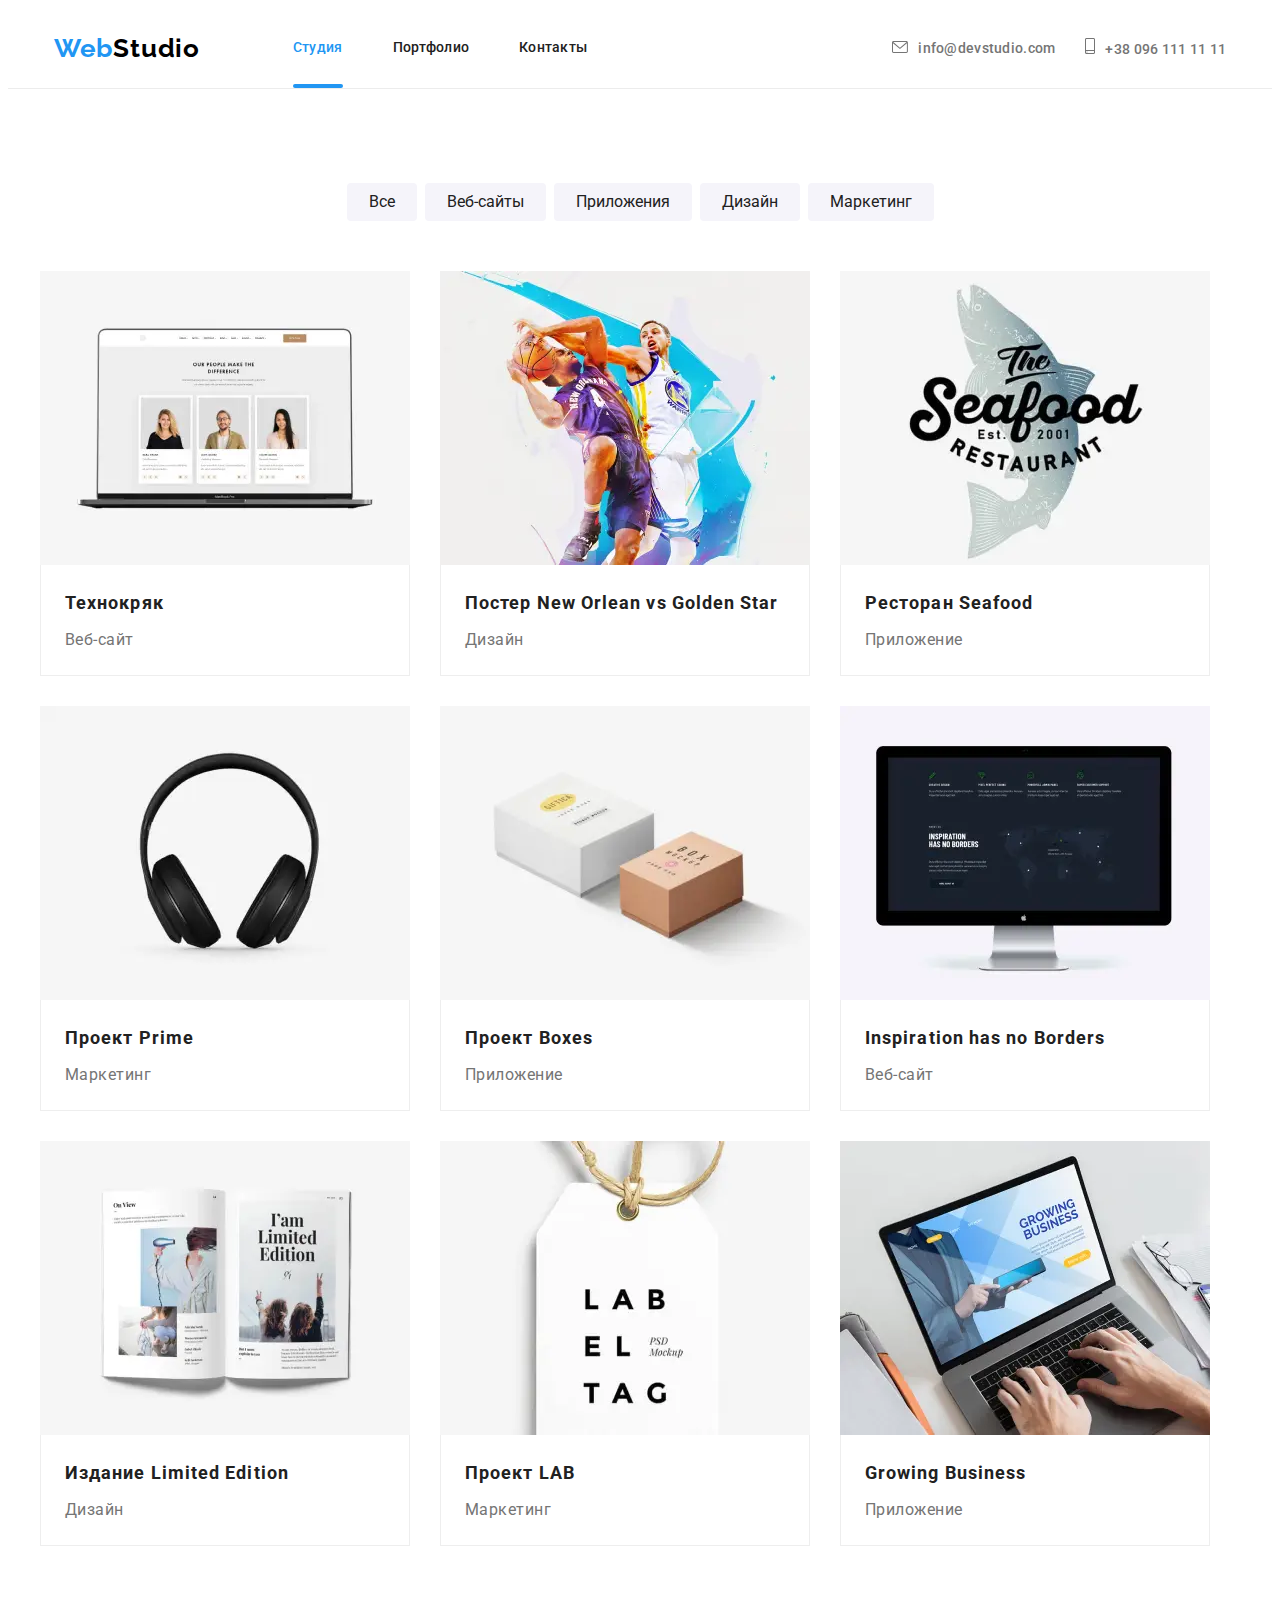
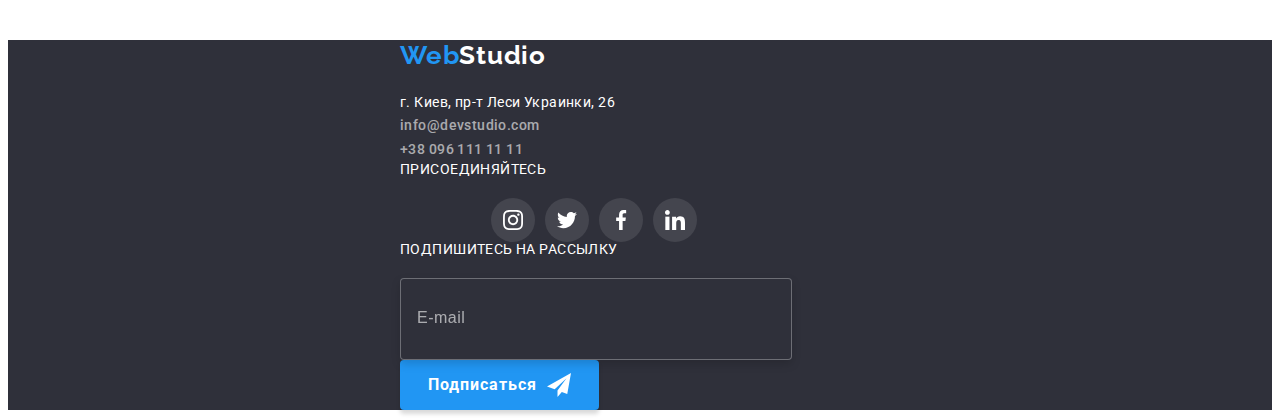
==== commit 185ba728: "изменяет модальное окно" ====
--- a/portfolio.html
+++ b/portfolio.html
@@ -16,35 +16,83 @@
 </head>
 
 <body>
-    <header class="header">
-        <!-- Navigation section -->
-        <div class="container flex-component">
-            <nav class="header__nav flex-component">
-                <a class="logo header__logo header__logo_margin_right link" lang="en" href="./index.html">Web<span
-                        class="header__logo_color">Studio</span></a>
-    
-                <ul class="menu flex-component list">
-                    <li class="menu__item"><a class="menu__link link" href="./index.html">Студия</a></li>
-                    <li class="menu__item"><a class="menu__link link current" href="./portfolio.html">Портфолио</a></li>
-                    <li class="menu__item"><a class="menu__link link" href="">Контакты</a></li>
-                </ul>
-            </nav>
-    
-            <!-- Contact section -->
-            <ul class="contacts flex-component list">
-                <li class="contacts__list margins-right"><a class="contacts__link header__contacts-link link"
-                        href="mailto:info@devstudio.com">
-                        <svg class="contacts__icon contacts__icon-email_size" width="16" height="12">
-                            <use href="./images/icons.svg/symbol-defs.svg#envelope-icon"></use>
-                        </svg>info@devstudio.com</a></li>
-                <li class="contacts__list margins-right"><a class="contacts__link header__contacts-link link"
-                        href="tel:+380961111111">
-                        <svg class="contacts__icon contacts__icon-tel_size" width="10" height="16">
-                            <use href="./images/icons.svg/symbol-defs.svg#smartphone"></use>
-                        </svg>+38 096 111 11 11</a></li>
+<header class="header">
+    <!-- Navigation section -->
+    <div class="container header__container flex-component">
+        <nav class="header__nav">
+            <a class="logo header__logo header__logo_margin_right link" lang="en" href="./index.html">Web<span
+                    class="header__logo_color">Studio</span></a>
+
+            <ul class="menu flex-component list">
+                <li class="menu__item"><a class="menu__link link current" href="./index.html">Студия</a></li>
+                <li class="menu__item"><a class="menu__link link" href="./portfolio.html">Портфолио</a></li>
+                <li class="menu__item"><a class="menu__link link" href="">Контакты</a></li>
+            </ul>
+        </nav>
+        <button type="button" class="header__mobile-menu-btn" data-menu-button>
+            <svg class="header__mobile-menu-icon">
+                <use href="./images/icons.svg/symbol-defs.svg#icon-menu-mobl"></use>
+            </svg>
+        </button>
+
+        <!-- Contact section -->
+        <ul class="contacts header__contacts list">
+            <li class="contacts__list"><a class="contacts__link header__contacts-link link"
+                    href="mailto:info@devstudio.com">
+                    <svg class="contacts__icon contacts__icon-email_size">
+                        <use href="./images/icons.svg/symbol-defs.svg#envelope-icon"></use>
+                    </svg>info@devstudio.com</a></li>
+            <li class="contacts__list"><a class="contacts__link header__contacts-link link" href="tel:+380961111111">
+                    <svg class="contacts__icon contacts__icon-tel_size" width="10" height="16">
+                        <use href="./images/icons.svg/symbol-defs.svg#smartphone"></use>
+                    </svg>+38 096 111 11 11</a></li>
+        </ul>
+    </div>
+
+    <!-- Mobile menu section -->
+    <div class="mobile-menu" data-menu>
+        <div class="container mobile-menu__container">
+            <button type="button" class="mobile-menu__close-btn" data-menu-close>
+                <svg class="mobile-menu__icon-close">
+                    <use href="./images/icons.svg/symbol-defs.svg#close-mobl-menu"></use>
+                </svg>
+            </button>
+
+            <ul class="mobile-menu__nav list">
+                <li class="mobile-menu__item"><a href="" class="mobile-menu__link mobile-menu__link-current ">Студия</a>
+                </li>
+                <li class="mobile-menu__item"><a href="./portfolio.html" class="mobile-menu__link">Портфолио</a>
+                </li>
+                <li class="mobile-menu__item"><a href="" class="mobile-menu__link">Контакты</a></li>
+            </ul>
+
+            <ul class="mobile-menu__contacts list">
+                <li class="mobile-menu__contacts-item ">
+                    <a href="tel:+380961111111" class="mobile-menu__contacts-link link">+38 096 111 11 11</a>
+                </li>
+                <li class="mobile-menu__contacts-item mobile-menu__email">
+                    <a href="mailto:info@devstudio.com"
+                        class="mobile-menu__contacts-link mobile-menu__email link">info@devstudio.com</a>
+                </li>
+            </ul>
+
+            <ul class="mobile-menu__social-list list">
+                <li class="mobile-menu__social-item">
+                    <a href="" class="mobile-menu__social-links mobile-menu__instagram link">Instagram</a>
+                </li>
+                <li class="mobile-menu__social-item">
+                    <a href="" class="mobile-menu__social-links mobile-menu__twitter link ">Twitter</a>
+                </li>
+                <li class="mobile-menu__social-item">
+                    <a href="" class="mobile-menu__social-links mobile-menu__facebook link">Facebook</a>
+                </li>
+                <li class="mobile-menu__social-item">
+                    <a href="" class="mobile-menu__social-links link">Linkedin</a>
+                </li>
             </ul>
         </div>
-    </header>
+    </div>
+</header>
 
     <main>
         <section class="portfolio section">
--- a/css/main.min.css
+++ b/css/main.min.css
@@ -1 +1 @@
-:root{--primary-font: "Roboto", sans-serif;--secondary-font: "Raleway", sans-serif;--main-font-size: 14px;--secondary-font-size: 16px;--primary-text-color: #212121;--secondary-text-color: #757575;--h1-button-text-color: #ffffff;--accent-color: #2196f3;--background-color: #e5e5e5;--hero-footer-background: #2f303a;--radio-button-section-background: #f5f4fa;--border-color: #eeeeee;--icon-color: #afb1b8;--footer-contact-link-color: rgba(255, 255, 255, 0.6);--logo-top-color: #000000;--header-border-color: #ececec;--button-shadow: 0px 4px 4px rgba(0, 0, 0, 0.15);--transition-cubic: cubic-bezier(0.4, 0, 0.2, 1)}.visually-hidden{position:absolute !important;clip:rect(1px 1px 1px 1px);clip:rect(1px, 1px, 1px, 1px);padding:0 !important;border:0 !important;height:1px !important;width:1px !important;overflow:hidden}h1,h2,h3,h4,h5,h6,p{margin-top:0;margin-bottom:0}ul,ol{margin-bottom:0;margin-top:0;padding-left:0}img{display:block;max-width:100%;height:auto}.list{list-style-type:none}.link{text-decoration:none}body{font-family:var(--primary-font);font-size:var(--main-font-size);color:var(--background-color)}.flex-component{display:flex;align-items:center;justify-content:center}.margins-right:not(:last-child){margin-right:30px}.container{padding-left:15px;padding-right:15px}@media screen and (min-width: 480px){.container{width:480px;margin:0 auto}}@media screen and (min-width: 768px){.container{width:768px}}@media screen and (min-width: 1200px){.container{width:1200px}}.section{padding-top:60px;padding-bottom:60px}@media screen and (min-width: 1200px){.section{padding-top:94px;padding-bottom:94px}}.backdrop{position:fixed;left:0px;top:0px;width:100vw;height:100vh;background:rgba(0,0,0,.2);z-index:100;transition:opacity 250ms var(--transition-cubic),visibility 250ms var(--transition-cubic)}.backdrop.is-hidden{opacity:0;visibility:hidden;pointer-events:none}.logo{font-size:24px;line-height:1.17;font-weight:700;font-family:var(--secondary-font);letter-spacing:.03em;color:var(--accent-color)}@media screen and (min-width: 1200px){.logo{font-size:26px;line-height:1.19;font-weight:700}}.mobile-menu{position:fixed;top:0;left:0;width:100vw;height:100vw;overflow:auto;background-color:var(--h1-button-text-color);padding:48px 83px 48px 40px;opacity:0;visibility:hidden;pointer-events:none}.mobile-menu__close-btn{position:absolute;top:10px;right:15px;width:40px;height:40px;border:none;background-color:transparent;padding:11px}.mobile-menu__close-btn:hover,.mobile-menu__close-btn:focus{fill:var(--logo-top-color)}.mobile-menu.is-open{opacity:1;visibility:visible;pointer-events:auto}.mobile-menu__icon-close{width:18px;height:18px}.mobile-menu__link{font-weight:500;font-size:40px;line-height:1.17;letter-spacing:.02rem;color:var(--primary-text-color);text-decoration:none}.mobile-menu__link:hover,.mobile-menu__link:focus{color:var(--accent-color)}.mobile-menu__link-current{font-weight:500;font-size:40px;line-height:1.17;letter-spacing:.02rem;color:var(--accent-color)}.mobile-menu__item:not(:last-child){margin-bottom:33px}.mobile-menu__contacts{margin-top:302px}.mobile-menu__contacts-link{font-weight:500;font-size:34px;line-height:1.17;letter-spacing:.02rem;color:var(--secondary-text-color)}.mobile-menu__contacts-link:hover,.mobile-menu__contacts-link:focus{color:var(--accent-color)}.mobile-menu__email{margin-top:32px}.mobile-menu__email{font-size:24px;line-height:1.16;letter-spacing:.02rem;margin-bottom:64px;color:var(--secondary-text-color)}.mobile-menu__social-list{display:flex}.mobile-menu__social-item:not(:last-child){margin-right:20px}.mobile-menu__social-item:not(:last-child) :not(:last-child):after{position:absolute;content:"yyy";width:22px;border:1px solid rgba(33,33,33,.2);transform:rotate(90deg)}.mobile-menu__social-links{position:relative;font-weight:500;font-size:18px;line-height:1.22;letter-spacing:.02rem;text-decoration:none;color:var(--accent-color)}.mobile-menu__social-links:not(:last-child):after{position:absolute;content:"";width:22px;top:10px;border:1px solid rgba(33,33,33,.2);transform:rotate(90deg)}@media screen and (min-width: 768px){.mobile-menu{display:none}}.buttons{font-family:inherit;font-size:var(--secondary-font-size);border-radius:4px;transition:color 250ms var(--transition-cubic)}.buttons:hover,.buttons:focus{color:var(--accent-color)}.modal-btn{font-size:16px;line-height:1.94;font-weight:700;font-weight:bold;line-height:1.88;letter-spacing:.06em;padding:10px 32px;border-radius:4px;color:var(--h1-button-text-color);background:var(--accent-color);box-shadow:var(--button-shadow);border:none}.modal-btn:hover{cursor:pointer}.contact-form{display:flex;flex-direction:column;padding:40px}.contact-form__title{font-size:20px;line-height:1.15;font-weight:700;text-align:center;letter-spacing:.03em;color:var(--primary-text-color)}.contact-form__label{font-size:12px;line-height:1.17;font-weight:400;letter-spacing:.01em;margin-top:10px;color:var(--secondary-text-color)}.contact-form__input-wrapper{position:relative;display:block;margin-top:4px}.contact-form__input{width:100%;height:40px;padding-left:42px;border:1px solid rgba(33,33,33,.2);border-radius:4px}.contact-form .contact-form__input:focus{border:1px solid var(--accent-color);outline:none}.contact-form__icon{position:absolute;display:block;top:50%;left:12px;width:18px;height:18px;fill:var(--primary-text-color);transform:translateY(-50%)}.contact-form__input:focus+.contact-form__icon{fill:var(--accent-color)}.contact-form__textarea{width:100%;height:120px;padding:12px 16px;margin-top:4px;border:1px solid rgba(33,33,33,.2);border-radius:4px;resize:none}.contact-form__textarea:focus{border:1px solid var(--accent-color);outline:none}.contact-form__textarea:focus::-moz-placeholder{line-height:1.14;letter-spacing:.01em;color:rgba(117,117,117,.5)}.contact-form__textarea:focus:-ms-input-placeholder{line-height:1.14;letter-spacing:.01em;color:rgba(117,117,117,.5)}.contact-form__textarea:focus::placeholder{line-height:1.14;letter-spacing:.01em;color:rgba(117,117,117,.5)}.contact-form__checkbox-policy{position:relative;line-height:1.7;letter-spacing:.03em;margin-top:20px;margin-left:0;color:var(--secondary-text-color);cursor:pointer}.contact-form__checkbox-icon{width:16px;height:15px;margin-right:7px;fill:var(--primary-text-color);transition:fill 250ms var(--transition-cubic)}.contact-form__checkbox-policy:hover .contact-form__checkbox-icon{fill:var(--accent-color)}.contact-form__checkbox-icon-check{position:absolute;width:16px;height:15px;left:7px;opacity:0;fill:var(--h1-button-text-color);transition:opacity 250ms var(--transition-cubic)}.contact-form__checkbox-input:checked~.contact-form__checkbox-icon-check{fill:var(--accent-color);opacity:1;outline-color:var(--accent-color)}.contact-form__checkbox-policy-link{line-height:1.17;letter-spacing:.03em;-webkit-text-decoration-line:underline;text-decoration-line:underline;color:var(--accent-color)}.contact-form__button{align-self:center;margin-top:30px}.modal{position:absolute;top:50%;left:50%;width:528px;height:581px;transform:translate(-50%, -50%);background-color:var(--h1-button-text-color);box-shadow:0px 1px 3px rgba(0,0,0,.12),0px 1px 1px rgba(0,0,0,.14),0px 2px 1px rgba(0,0,0,.2);border-radius:4px}.modal__close{position:absolute;top:8px;right:8px;width:30px;height:30px;border-radius:50%;background-color:transparent;cursor:pointer;border:1px solid rgba(0,0,0,.1);transition:fill 250ms var(--transition-cubic)}.modal__close:hover,.modal__close:focus{fill:var(--accent-color)}@media screen and (min-width: 1200px){.contacts__list:not(:last-child){margin-right:30px}}.contacts__link{font-size:14px;line-height:1.14;font-weight:500;transition:color 250ms var(--transition-cubic),fill 250ms var(--transition-cubic)}.contacts__link:hover,.contacts__link:focus{color:var(--accent-color)}.social-list__item{display:flex;justify-content:space-between;align-items:center}.social-list__item:not(:last-child){margin-right:10px}.social-list__link{width:44px;height:44px;border-radius:50%;transition:background-color 250ms var(--transition-cubic)}.social-list__link:hover,.social-list__link:focus{background-color:var(--accent-color)}.social-list__icon{width:20px;height:20px;fill:var(--icon-color);transition:fill 250ms var(--transition-cubic)}.social-list__link:hover .social-list__icon,.social-list__link:focus .social-list__icon{fill:var(--h1-button-text-color)}.title{font-size:28px;line-height:1.18;font-weight:700;letter-spacing:.03em;text-align:center}.title_color{color:var(--primary-text-color)}@media screen and (min-width: 1200px){.desktop-title{font-size:36px;line-height:1.17;font-weight:700}}.mailing-form{margin-top:20px;position:relative}@media screen and (max-width: 1199px){.mailing-form{flex-direction:column}}.mailing-form__input{width:450px;padding:15px 16px;color:var(--h1-button-text-color);background-color:var(--hero-footer-background);border:1px solid rgba(255,255,255,.3);filter:drop-shadow(0px 4px 4px rgba(0, 0, 0, 0.15));border-radius:4px}.mailing-form__input::-moz-placeholder{font-size:16px;line-height:1.25;font-weight:400;letter-spacing:.03em;color:rgba(255,255,255,.6)}.mailing-form__input:-ms-input-placeholder{font-size:16px;line-height:1.25;font-weight:400;letter-spacing:.03em;color:rgba(255,255,255,.6)}.mailing-form__input::placeholder{font-size:16px;line-height:1.25;font-weight:400;letter-spacing:.03em;color:rgba(255,255,255,.6)}@media screen and (min-width: 1200px){.mailing-form__input{width:358px;height:50px}}@media screen and (min-width: 1200px){.mailing-form__input{margin-right:12px}}.mailing-form__button{padding:10px 28px}@media screen and (max-width: 1199px){.mailing-form__button{margin-top:20px}}.mailing-form__icon{width:24px;height:24px;margin-left:10px;fill:var(--h1-button-text-color)}.header{border-bottom:1px solid var(--header-border-color);background-color:var(--h1-button-text-color)}.header__mobile-menu-btn{width:40px;height:40px;background-color:transparent;border:none;padding:12px 8px}@media screen and (min-width: 768px){.header__mobile-menu-btn{display:none}}.header__mobile-menu-icon{width:20px;height:16px;fill:var(--logo-top-color)}.header__mobile-menu-icon:hover,.header__mobile-menu-icon:focus{fill:var(--accent-text-color)}@media screen and (max-width: 767px){.header__container{justify-content:space-between;padding-top:10px;padding-bottom:10px}}.header__nav{display:flex;align-items:center}.header__logo_color{color:var(--logo-top-color)}.header__logo_margin_right{margin-right:88px}@media screen and (min-width: 1200px){.header__logo_margin_right{margin-right:93px}}.header__contacts-link{letter-spacing:.02em;color:var(--secondary-text-color)}@media(min-width: 768px)and (max-width: 1199px){.header__contacts-link{font-size:12px;line-height:1.17}}@media screen and (max-width: 767px){.menu{display:none}}@media screen and (min-width: 767px){.menu{margin-right:84px}}@media screen and (min-width: 1200px){.menu{margin-right:305px}}.menu__item:not(:last-child){margin-right:50px}.menu__item .link.current{color:var(--accent-color)}.menu__link{position:relative;display:block;font-weight:500;line-height:1.14;letter-spacing:.02em;padding:32px 0;color:var(--primary-text-color);transition:color 250ms var(--transition-cubic)}.menu__link:hover,.menu__link:focus{color:var(--accent-color)}.menu__link.current::after{content:"";position:absolute;display:block;width:100%;height:4px;margin-top:28px;background-color:var(--accent-color);border-radius:2px}.header__contacts{display:none}@media screen and (min-width: 768px){.header__contacts{display:block}}@media screen and (min-width: 1200px){.header__contacts{display:flex;justify-content:center;align-items:center}}.contacts__icon{margin-right:8px;fill:currentColor}@media screen and (min-width: 1200px){.contacts__icon{margin-right:10px}}.contacts__icon-email_size{width:14px;height:10px}@media screen and (min-width: 1200px){.contacts__icon-email_size{width:16px;height:12px}}.contacts__icon-tel_size{width:10px;height:14px}@media screen and (min-width: 1200px){.contacts__icon-tel_size{width:10px;height:16px}}.contacts__link:hover .contacts__icon,.contacts__link:focus .contacts__icon{fill:var(--accent-color)}.hero{background:var(--hero-footer-background)}.hero__container{flex-direction:column}.hero-background{min-width:280px;height:400px;margin-left:auto;margin-right:auto;padding-top:118px;padding-bottom:118px;background-image:linear-gradient(rgba(47, 48, 58, 0.4), rgba(47, 48, 58, 0.4)),url(../images/hero-bg/hero-image-mob.jpg);background-repeat:no-repeat;background-position:center;background-size:cover}@media(min-device-pixel-ratio: 2),(-webkit-min-device-pixel-ratio: 2),(min-resolution: 192dpi),(min-resolution: 2dppx){.hero-background{background-image:linear-gradient(HeroBackgroundGradient, rgba(47, 48, 58, 0.4)),url("../images/hero-bg/hero-image-mob@2x.jpg")}}@media screen and (min-width: 768px){.hero-background{background-image:linear-gradient(HeroBackgroundGradient, rgba(47, 48, 58, 0.4)),url("../images/hero-bg/hero-image-tablet.jpg");height:400px}}@media(min-device-pixel-ratio: 2)and (min-width: 768px),(-webkit-min-device-pixel-ratio: 2)and (min-width: 768px),(min-resolution: 192dpi)and (min-width: 768px),(min-resolution: 2dppx)and (min-width: 768px){.hero-background{background-image:linear-gradient(HeroBackgroundGradient, rgba(47, 48, 58, 0.4)),url("../images/hero-bg/hero-image-tablet@2x.jpg")}}@media screen and (min-width: 1200px){.hero-background{background-image:linear-gradient(HeroBackgroundGradient, rgba(47, 48, 58, 0.4)),url("../images/hero-bg/hero-image-desktop.jpg");height:600px;max-width:1600px;padding-top:200px;padding-bottom:200px}}@media(min-device-pixel-ratio: 2)and (min-width: 1200px),(-webkit-min-device-pixel-ratio: 2)and (min-width: 1200px),(min-resolution: 192dpi)and (min-width: 1200px),(min-resolution: 2dppx)and (min-width: 1200px){.hero-background{background-image:linear-gradient(HeroBackgroundGradient, rgba(47, 48, 58, 0.4)),url("../images/hero-bg/hero-image-desktop@2x.jpg")}}.hero__title{font-size:26px;line-height:1.62;font-weight:900;text-align:center;letter-spacing:.06em;text-transform:uppercase;color:var(--h1-button-text-color)}@media screen and (min-width: 1200px){.hero__title{font-size:44px;line-height:1.36;font-weight:900;width:696px;margin:0 auto}}.hero__modal-btn_margin_top{margin-top:30px}.advantages__list{display:flex;flex-wrap:wrap}@media screen and (min-width: 768px){.advantages__list{margin-right:-30px;margin-bottom:-30px}}@media screen and (max-width: 767px){.advantages__item:not(:last-child){margin-bottom:30px}}@media screen and (min-width: 768px){.advantages__item{margin-right:30px;margin-bottom:30px}}@media screen and (min-width: 768px){.advantages__item{flex-wrap:wrap;flex-basis:calc((100% - 60px) / 2)}}@media screen and (min-width: 1200px){.advantages__item{flex-basis:calc((100% - 120px) / 4)}}.advantages__icon-box{height:120px;background:var(--radio-button-section-background);border-radius:4px}@media screen and (min-width: 480px){.advantages__icon-box{width:450px;height:120px}}@media screen and (min-width: 768px){.advantages__icon-box{width:354px;height:120px}}@media screen and (min-width: 1200px){.advantages__icon-box{width:270px;height:120px}}.advantages__icon{width:70px;height:70px}.advantages__suptitle{margin-top:30px;font-size:var(--main-font-size);line-height:1.14;letter-spacing:.03em;text-transform:uppercase}@media screen and (max-width: 767px){.advantages__suptitle{text-align:center}}.advantages__text{line-height:1.7;letter-spacing:.03em;margin-top:10px;color:var(--secondary-text-color)}@media screen and (max-width: 1199px){.task{display:none !important}}.task_padding_bottom{padding-bottom:94px}.task__list{display:flex;flex-wrap:wrap;justify-content:center;margin-left:auto;margin-right:auto;margin-top:50px}.task__item{position:relative;width:370px;z-index:-1}.task__thumb{position:absolute;width:100%;height:70px;bottom:0;background-color:rgba(47,48,58,.8)}.task__thumb-description{line-height:1.14;letter-spacing:.03em;text-transform:uppercase;color:var(--h1-button-text-color)}.team{background:var(--radio-button-section-background)}.team__title_margin_botom{margin-bottom:30px}@media screen and (min-width: 1200px){.team__title_margin_botom{margin-bottom:50px}}.team__list{flex-wrap:wrap;margin-left:-30px;margin-top:-30px}.team__item{width:450px;margin-left:30px;margin-top:30px;background-color:var(--h1-button-text-color);box-shadow:0px 1px 3px rgba(0,0,0,.12),0px 1px 1px rgba(0,0,0,.14),0px 2px 1px rgba(0,0,0,.2);border-radius:0px 0px 4px 4px}@media screen and (min-width: 768px){.team__item{width:354px}}@media screen and (min-width: 1200px){.team__item{width:270px}}.team__card-description-box{padding-top:30px;padding-bottom:30px}@media screen and (max-width: 1199px){.team__card-description-box{padding-bottom:24px}}.team__text{font-size:var(--secondary-font-size);line-height:1.19;text-align:center;letter-spacing:.03em}.team__suptitle{font-weight:500}.team__description{margin-top:10px;color:var(--secondary-text-color)}.team__social-list_margin{margin-top:16px}.team__picture-size{width:450px}.clients__list_margin{margin-top:30px}.clients__list{display:grid;grid-template-columns:repeat(2, 210px);gap:30px}@media screen and (min-width: 768px){.clients__list{display:grid;grid-template-columns:repeat(3, 226px)}}@media screen and (min-width: 1200px){.clients__list{display:flex}}@media screen and (min-width: 1199px){.clients__list_margin{margin-top:50px}}.clients__link{height:92px;border:1px solid var(--icon-color);border-radius:4px;transition:border-color 250ms var(--transition-cubic)}@media screen and (min-width: 1200px){.clients__link{width:170px}}.clients__link:hover,.clients__link:focus{border-color:var(--accent-color)}@media screen and (max-width: 767px){.clients__link{width:210px}}.clients__icon{fill:var(--icon-color);transition:fill 250ms var(--transition-cubic)}.clients__link:hover .clients__icon,.clients__link:focus .clients__icon{fill:var(--accent-color)}.footer{height:100%;background:var(--hero-footer-background)}@media screen and (max-width: 480px){.footer{width:480px}}.footer__container{display:block;width:480px;margin-left:auto;margin-right:auto}@media screen and (max-width: 767px){.footer__container{flex-direction:column;align-items:center}}@media screen and (min-width: 768px){.footer__container{padding-left:76px;padding-right:76px}}@media screen and (min-width: 1200px){.footer__container{align-items:baseline;padding-left:215px;padding-right:215px}}.footer__logo_color{color:var(--h1-button-text-color)}@media screen and (max-width: 1199px){.footer__address-section{text-align:center}}@media screen and (min-width: 1200px){.footer__address-section{margin-right:70px}}.footer__address-box{margin-top:20px;margin-right:0;font-style:normal}@media screen and (min-width: 768px){.footer__address-box{margin-right:165px}}.footer__address-item{margin-top:8px}@media screen and (min-width: 1200px){.footer__address-item{margin-top:9px}}.footer__address-text{line-height:1.7;letter-spacing:.03em;color:var(--h1-button-text-color)}.footer__contact-links{line-height:1.7;letter-spacing:.03em;color:var(--footer-contact-link-color)}.footer__social-list_margins{margin-top:20px}@media screen and (min-width: 1200px){.footer__social-list_margins{margin-right:93px}}.footer__social-link_bgcolor{background-color:rgba(255,255,255,.1)}.footer__social-icon_color{fill:var(--h1-button-text-color)}.footer__box-text{line-height:1.14;letter-spacing:.03em;text-transform:uppercase;color:var(--h1-button-text-color)}@media screen and (max-width: 1199px){.footer__box-text{text-align:center;margin-top:60px}}.portfolio .portfolio__box{display:flex;flex-direction:column}.portfolio__radio-buttons-list{display:flex;flex-wrap:wrap;justify-content:center}.portfolio .portfolio__radio-buttons-item:not(:last-child){margin-right:8px}.portfolio__buttons{cursor:pointer;line-height:1.63;padding:6px 22px;background:var(--radio-button-section-background);border:none;color:var(--primary-text-color);transition:color 250ms var(--transition-cubic),background-color 250ms var(--transition-cubic),box-shadow 250ms var(--transition-cubic)}.portfolio__buttons:hover,.portfolio__buttons:focus{background-color:var(--accent-color);color:var(--h1-button-text-color);box-shadow:0px 3px 1px rgba(0,0,0,.1),0px 1px 2px rgba(0,0,0,.08),0px 2px 2px rgba(0,0,0,.12);border-radius:4px}.portfolio__card-list{display:flex;flex-wrap:wrap;margin-top:40px}@media screen and (min-width: 768px){.portfolio__card-list{flex-basis:calc((100% - 45px) / 2);margin-top:30px}}@media screen and (min-width: 1200px){.portfolio__card-list{flex-basis:calc((100% - 60px) / 3);margin-top:50px}}.portfolio__card-item{position:relative;width:450px;margin-right:0;transition:box-shadow 250ms var(--transition-cubic),background-color 250ms var(--transition-cubic)}.portfolio__card-item:not(:last-child){margin-bottom:30px}@media screen and (min-width: 768px){.portfolio__card-item{width:354px;margin-right:30px}}@media screen and (min-width: 1200px){.portfolio__card-item{width:370px}}@media(min-width: 767px)and (max-width: 1200px){.portfolio__card-item:nth-child(2n){margin-right:0}}@media screen and (min-width: 1200px){.portfolio__card-item:nth-child(3n){margin-right:0}}@media(min-width: 767px)and (max-width: 1200px){.portfolio__card-item:nth-last-child(-n+1){margin-bottom:0}}@media screen and (min-width: 1200px){.portfolio__card-item:nth-last-child(-n+3){margin-bottom:0}}.portfolio__card-item:hover,.portfolio__card-item:focus{background-color:var(--h1-button-text-color);box-shadow:0px 1px 1px rgba(0,0,0,.12),0px 4px 4px rgba(0,0,0,.06),1px 4px 6px rgba(0,0,0,.16)}.portfolio__card-link{height:100%;display:flex;flex-direction:column}.portfolio__img-wrapper{position:relative;overflow:hidden}.portfolio__overlay{position:absolute;top:0;bottom:0;width:100%;height:294px;font-size:18px;line-height:1.56;letter-spacing:.03em;padding:63px 24px;overflow:auto;margin-top:0;margin-bottom:0;color:var(--h1-button-text-color);background-color:rgba(33,150,243,.9);transform:translateY(100%);transition:transform 250ms var(--transition-cubic)}.portfolio__card-link:hover .portfolio__overlay,.portfolio__card-link:focus .portfolio__overlay{transform:translateY(0%)}.portfolio__card-description-box{flex-grow:1;padding:20px 24px;border:1px solid var(--border-color);border-top:none}.portfolio__card-title{font-size:18px;line-height:2;font-weight:700;letter-spacing:.06em;color:var(--primary-text-color)}.portfolio__card-text{margin-top:4px;font-size:var(--secondary-font-size);line-height:1.87;letter-spacing:.03em;color:var(--secondary-text-color)}/*# sourceMappingURL=main.min.css.map */+:root{--primary-font: "Roboto", sans-serif;--secondary-font: "Raleway", sans-serif;--main-font-size: 14px;--secondary-font-size: 16px;--primary-text-color: #212121;--secondary-text-color: #757575;--h1-button-text-color: #ffffff;--accent-color: #2196f3;--background-color: #e5e5e5;--hero-footer-background: #2f303a;--radio-button-section-background: #f5f4fa;--border-color: #eeeeee;--icon-color: #afb1b8;--footer-contact-link-color: rgba(255, 255, 255, 0.6);--logo-top-color: #000000;--header-border-color: #ececec;--button-shadow: 0px 4px 4px rgba(0, 0, 0, 0.15);--transition-cubic: cubic-bezier(0.4, 0, 0.2, 1)}.visually-hidden{position:absolute !important;clip:rect(1px 1px 1px 1px);clip:rect(1px, 1px, 1px, 1px);padding:0 !important;border:0 !important;height:1px !important;width:1px !important;overflow:hidden}h1,h2,h3,h4,h5,h6,p{margin-top:0;margin-bottom:0}ul,ol{margin-bottom:0;margin-top:0;padding-left:0}img{display:block;max-width:100%;height:auto}.list{list-style-type:none}.link{text-decoration:none}body{font-family:var(--primary-font);font-size:var(--main-font-size);color:var(--background-color)}.flex-component{display:flex;align-items:center;justify-content:center}.margins-right:not(:last-child){margin-right:30px}.container{padding-left:15px;padding-right:15px}@media screen and (min-width: 480px){.container{width:480px;margin:0 auto}}@media screen and (min-width: 768px){.container{width:768px}}@media screen and (min-width: 1200px){.container{width:1200px}}.section{padding-top:60px;padding-bottom:60px}@media screen and (min-width: 1200px){.section{padding-top:94px;padding-bottom:94px}}.backdrop{position:fixed;left:0px;top:0px;width:100vw;height:100vh;background:rgba(0,0,0,.2);z-index:100;transition:opacity 250ms var(--transition-cubic),visibility 250ms var(--transition-cubic)}.backdrop.is-hidden{opacity:0;visibility:hidden;pointer-events:none}.logo{font-size:24px;line-height:1.17;font-weight:700;font-family:var(--secondary-font);letter-spacing:.03em;color:var(--accent-color)}@media screen and (min-width: 1200px){.logo{font-size:26px;line-height:1.19;font-weight:700}}.mobile-menu{position:fixed;top:0;left:0;width:100vw;height:100vw;overflow:auto;background-color:var(--h1-button-text-color);padding:48px 83px 48px 40px;opacity:0;visibility:hidden;pointer-events:none}.mobile-menu__close-btn{position:absolute;top:10px;right:15px;width:40px;height:40px;border:none;background-color:transparent;padding:11px}.mobile-menu__close-btn:hover,.mobile-menu__close-btn:focus{fill:var(--logo-top-color)}.mobile-menu.is-open{opacity:1;visibility:visible;pointer-events:auto}.mobile-menu__icon-close{width:18px;height:18px}.mobile-menu__link{font-weight:500;font-size:40px;line-height:1.17;letter-spacing:.02rem;color:var(--primary-text-color);text-decoration:none}.mobile-menu__link:hover,.mobile-menu__link:focus{color:var(--accent-color)}.mobile-menu__link-current{font-weight:500;font-size:40px;line-height:1.17;letter-spacing:.02rem;color:var(--accent-color)}.mobile-menu__item:not(:last-child){margin-bottom:33px}.mobile-menu__contacts{margin-top:302px}.mobile-menu__contacts-link{font-weight:500;font-size:34px;line-height:1.17;letter-spacing:.02rem;color:var(--secondary-text-color)}.mobile-menu__contacts-link:hover,.mobile-menu__contacts-link:focus{color:var(--accent-color)}.mobile-menu__email{margin-top:32px}.mobile-menu__email{font-size:24px;line-height:1.16;letter-spacing:.02rem;margin-bottom:64px;color:var(--secondary-text-color)}.mobile-menu__social-list{display:flex}.mobile-menu__social-item:not(:last-child){margin-right:20px}.mobile-menu__social-item:not(:last-child) :not(:last-child):after{position:absolute;content:"yyy";width:22px;border:1px solid rgba(33,33,33,.2);transform:rotate(90deg)}.mobile-menu__social-links{position:relative;font-weight:500;font-size:18px;line-height:1.22;letter-spacing:.02rem;text-decoration:none;color:var(--accent-color)}.mobile-menu__social-links:not(:last-child):after{position:absolute;content:"";width:22px;top:10px;border:1px solid rgba(33,33,33,.2);transform:rotate(90deg)}@media screen and (min-width: 768px){.mobile-menu{display:none}}.buttons{font-family:inherit;font-size:var(--secondary-font-size);border-radius:4px;transition:color 250ms var(--transition-cubic)}.buttons:hover,.buttons:focus{color:var(--accent-color)}.modal-btn{font-size:16px;line-height:1.94;font-weight:700;font-weight:bold;line-height:1.88;letter-spacing:.06em;padding:10px 32px;border-radius:4px;color:var(--h1-button-text-color);background:var(--accent-color);box-shadow:var(--button-shadow);border:none}.modal-btn:hover{cursor:pointer}.contact-form{display:flex;flex-direction:column;padding:40px}.contact-form__title{font-size:20px;line-height:1.5;font-weight:700;text-align:center;letter-spacing:.03em;color:var(--primary-text-color)}@media screen and (min-width: 1200px){.contact-form__title{font-size:20px;line-height:1.15;font-weight:700}}.contact-form__label{font-size:12px;line-height:1.17;font-weight:400;letter-spacing:.01em;margin-top:10px;color:var(--secondary-text-color)}.contact-form__input-wrapper{position:relative;display:block;margin-top:4px}.contact-form__input{width:100%;height:40px;padding-left:42px;border:1px solid rgba(33,33,33,.2);border-radius:4px}.contact-form .contact-form__input:focus{border:1px solid var(--accent-color);outline:none}.contact-form__icon{position:absolute;display:block;top:50%;left:12px;width:18px;height:18px;fill:var(--primary-text-color);transform:translateY(-50%)}.contact-form__input:focus+.contact-form__icon{fill:var(--accent-color)}.contact-form__textarea{width:100%;height:120px;padding:12px 16px;margin-top:4px;border:1px solid rgba(33,33,33,.2);border-radius:4px;resize:none}.contact-form__textarea:focus{border:1px solid var(--accent-color);outline:none}.contact-form__textarea:focus::-moz-placeholder{line-height:1.14;letter-spacing:.01em;color:rgba(117,117,117,.5)}.contact-form__textarea:focus:-ms-input-placeholder{line-height:1.14;letter-spacing:.01em;color:rgba(117,117,117,.5)}.contact-form__textarea:focus::placeholder{line-height:1.14;letter-spacing:.01em;color:rgba(117,117,117,.5)}.contact-form__checkbox-policy{position:relative;display:flex;font-size:12px;line-height:1.17;letter-spacing:.03em;margin-top:20px;margin-left:0;color:var(--secondary-text-color);cursor:pointer}@media screen and (min-width: 1200px){.contact-form__checkbox-policy{justify-content:center;align-items:center;font-size:14px;line-height:1.7}}.contact-form__checkbox-icon{width:16px;height:15px;margin-right:7px;fill:var(--primary-text-color);transition:fill 250ms var(--transition-cubic)}.contact-form__checkbox-policy:hover .contact-form__checkbox-icon{fill:var(--accent-color)}.contact-form__checkbox-icon-check{position:absolute;width:16px;height:15px;left:0;opacity:0;fill:var(--h1-button-text-color);transition:opacity 250ms var(--transition-cubic)}@media screen and (min-width: 1200px){.contact-form__checkbox-icon-check{left:16px}}.contact-form__checkbox-input:checked~.contact-form__checkbox-icon-check{fill:var(--accent-color);opacity:1;outline-color:var(--accent-color)}.contact-form__checkbox-policy-link{font-size:12px;line-height:1.17;letter-spacing:.03em;-webkit-text-decoration-line:underline;text-decoration-line:underline;color:var(--accent-color)}@media screen and (min-width: 1200px){.contact-form__checkbox-policy-link{line-height:1.7}}.contact-form__button{align-self:center;margin-top:30px}.modal{position:absolute;top:50%;left:50%;transform:translate(-50%, -50%);background-color:var(--h1-button-text-color);box-shadow:0px 1px 3px rgba(0,0,0,.12),0px 1px 1px rgba(0,0,0,.14),0px 2px 1px rgba(0,0,0,.2);border-radius:4px}@media screen and (min-width: 480px){.modal{width:450px;height:609px}}@media screen and (min-width: 1200px){.modal{min-width:528px;min-height:581px}}.modal__close{position:absolute;top:8px;right:8px;width:30px;height:30px;border-radius:50%;background-color:transparent;cursor:pointer;border:1px solid rgba(0,0,0,.1);transition:fill 250ms var(--transition-cubic)}.modal__close:hover,.modal__close:focus{fill:var(--accent-color)}@media screen and (min-width: 1200px){.contacts__list:not(:last-child){margin-right:30px}}.contacts__link{font-size:14px;line-height:1.14;font-weight:500;transition:color 250ms var(--transition-cubic),fill 250ms var(--transition-cubic)}.contacts__link:hover,.contacts__link:focus{color:var(--accent-color)}.social-list__item{display:flex;justify-content:space-between;align-items:center}.social-list__item:not(:last-child){margin-right:10px}.social-list__link{width:44px;height:44px;border-radius:50%;transition:background-color 250ms var(--transition-cubic)}.social-list__link:hover,.social-list__link:focus{background-color:var(--accent-color)}.social-list__icon{width:20px;height:20px;fill:var(--icon-color);transition:fill 250ms var(--transition-cubic)}.social-list__link:hover .social-list__icon,.social-list__link:focus .social-list__icon{fill:var(--h1-button-text-color)}.title{font-size:28px;line-height:1.18;font-weight:700;letter-spacing:.03em;text-align:center}.title_color{color:var(--primary-text-color)}@media screen and (min-width: 1200px){.desktop-title{font-size:36px;line-height:1.17;font-weight:700}}.mailing-form{margin-top:20px;position:relative}@media screen and (max-width: 1199px){.mailing-form{flex-direction:column}}.mailing-form__input{width:450px;padding:15px 16px;color:var(--h1-button-text-color);background-color:var(--hero-footer-background);border:1px solid rgba(255,255,255,.3);filter:drop-shadow(0px 4px 4px rgba(0, 0, 0, 0.15));border-radius:4px}.mailing-form__input::-moz-placeholder{font-size:16px;line-height:1.25;font-weight:400;letter-spacing:.03em;color:rgba(255,255,255,.6)}.mailing-form__input:-ms-input-placeholder{font-size:16px;line-height:1.25;font-weight:400;letter-spacing:.03em;color:rgba(255,255,255,.6)}.mailing-form__input::placeholder{font-size:16px;line-height:1.25;font-weight:400;letter-spacing:.03em;color:rgba(255,255,255,.6)}@media screen and (min-width: 1200px){.mailing-form__input{width:358px;height:50px}}@media screen and (min-width: 1200px){.mailing-form__input{margin-right:12px}}.mailing-form__button{padding:10px 28px}@media screen and (max-width: 1199px){.mailing-form__button{margin-top:20px}}.mailing-form__icon{width:24px;height:24px;margin-left:10px;fill:var(--h1-button-text-color)}.header{border-bottom:1px solid var(--header-border-color);background-color:var(--h1-button-text-color)}.header__mobile-menu-btn{width:40px;height:40px;background-color:transparent;border:none;padding:12px 8px}@media screen and (min-width: 768px){.header__mobile-menu-btn{display:none}}.header__mobile-menu-icon{width:20px;height:16px;fill:var(--logo-top-color)}.header__mobile-menu-icon:hover,.header__mobile-menu-icon:focus{fill:var(--accent-text-color)}@media screen and (max-width: 767px){.header__container{justify-content:space-between;padding-top:10px;padding-bottom:10px}}.header__nav{display:flex;align-items:center}.header__logo_color{color:var(--logo-top-color)}.header__logo_margin_right{margin-right:88px}@media screen and (min-width: 1200px){.header__logo_margin_right{margin-right:93px}}.header__contacts-link{letter-spacing:.02em;color:var(--secondary-text-color)}@media(min-width: 768px)and (max-width: 1199px){.header__contacts-link{font-size:12px;line-height:1.17}}@media screen and (max-width: 767px){.menu{display:none}}@media screen and (min-width: 767px){.menu{margin-right:84px}}@media screen and (min-width: 1200px){.menu{margin-right:305px}}.menu__item:not(:last-child){margin-right:50px}.menu__item .link.current{color:var(--accent-color)}.menu__link{position:relative;display:block;font-weight:500;line-height:1.14;letter-spacing:.02em;padding:32px 0;color:var(--primary-text-color);transition:color 250ms var(--transition-cubic)}.menu__link:hover,.menu__link:focus{color:var(--accent-color)}.menu__link.current::after{content:"";position:absolute;display:block;width:100%;height:4px;margin-top:28px;background-color:var(--accent-color);border-radius:2px}.header__contacts{display:none}@media screen and (min-width: 768px){.header__contacts{display:block}}@media screen and (min-width: 1200px){.header__contacts{display:flex;justify-content:center;align-items:center}}.contacts__icon{margin-right:8px;fill:currentColor}@media screen and (min-width: 1200px){.contacts__icon{margin-right:10px}}.contacts__icon-email_size{width:14px;height:10px}@media screen and (min-width: 1200px){.contacts__icon-email_size{width:16px;height:12px}}.contacts__icon-tel_size{width:10px;height:14px}@media screen and (min-width: 1200px){.contacts__icon-tel_size{width:10px;height:16px}}.contacts__link:hover .contacts__icon,.contacts__link:focus .contacts__icon{fill:var(--accent-color)}.hero{background:var(--hero-footer-background)}.hero__container{flex-direction:column}.hero-background{width:100%;min-width:280px;height:400px;margin-left:auto;margin-right:auto;padding-top:118px;padding-bottom:118px;background-image:linear-gradient(rgba(47, 48, 58, 0.4), rgba(47, 48, 58, 0.4)),url(../images/hero-bg/hero-image-mob.jpg);background-repeat:no-repeat;background-position:center;background-size:cover}@media(min-device-pixel-ratio: 2),(-webkit-min-device-pixel-ratio: 2),(min-resolution: 192dpi),(min-resolution: 2dppx){.hero-background{background-image:linear-gradient(HeroBackgroundGradient, rgba(47, 48, 58, 0.4)),url(../images/hero-bg/hero-image-mob@2x.jpg)}}@media screen and (min-width: 768px){.hero-background{background-image:linear-gradient(HeroBackgroundGradient, rgba(47, 48, 58, 0.4)),url(../images/hero-bg/hero-image-tablet.jpg);height:400px}}@media(min-device-pixel-ratio: 2)and (min-width: 768px),(-webkit-min-device-pixel-ratio: 2)and (min-width: 768px),(min-resolution: 192dpi)and (min-width: 768px),(min-resolution: 2dppx)and (min-width: 768px){.hero-background{background-image:linear-gradient(HeroBackgroundGradient, rgba(47, 48, 58, 0.4)),url(../images/hero-bg/hero-image-tablet@2x.jpg)}}@media screen and (min-width: 1200px){.hero-background{background-image:linear-gradient(HeroBackgroundGradient, rgba(47, 48, 58, 0.4)),url(../images/hero-bg/hero-image-desktop.jpg);height:600px;max-width:1600px;padding-top:200px;padding-bottom:200px}}@media(min-device-pixel-ratio: 2)and (min-width: 1200px),(-webkit-min-device-pixel-ratio: 2)and (min-width: 1200px),(min-resolution: 192dpi)and (min-width: 1200px),(min-resolution: 2dppx)and (min-width: 1200px){.hero-background{background-image:linear-gradient(HeroBackgroundGradient, rgba(47, 48, 58, 0.4)),url(../images/hero-bg/hero-image-desktop@2x.jpg)}}.hero__title{font-size:26px;line-height:1.62;font-weight:900;text-align:center;letter-spacing:.06em;text-transform:uppercase;color:var(--h1-button-text-color)}@media screen and (min-width: 1200px){.hero__title{font-size:44px;line-height:1.36;font-weight:900;width:696px;margin:0 auto}}.hero__modal-btn_margin_top{margin-top:30px}.advantages__list{display:flex;flex-wrap:wrap}@media screen and (min-width: 768px){.advantages__list{margin-right:-30px;margin-bottom:-30px}}@media screen and (max-width: 767px){.advantages__item:not(:last-child){margin-bottom:30px}}@media screen and (min-width: 768px){.advantages__item{margin-right:30px;margin-bottom:30px}}@media screen and (min-width: 768px){.advantages__item{flex-wrap:wrap;flex-basis:calc((100% - 60px) / 2)}}@media screen and (min-width: 1200px){.advantages__item{flex-basis:calc((100% - 120px) / 4)}}.advantages__icon-box{height:120px;background:var(--radio-button-section-background);border-radius:4px}@media screen and (min-width: 480px){.advantages__icon-box{width:450px;height:120px}}@media screen and (min-width: 768px){.advantages__icon-box{width:354px;height:120px}}@media screen and (min-width: 1200px){.advantages__icon-box{width:270px;height:120px}}.advantages__icon{width:70px;height:70px}.advantages__suptitle{margin-top:30px;font-size:var(--main-font-size);line-height:1.14;letter-spacing:.03em;text-transform:uppercase}@media screen and (max-width: 767px){.advantages__suptitle{text-align:center}}.advantages__text{line-height:1.7;letter-spacing:.03em;margin-top:10px;color:var(--secondary-text-color)}@media screen and (max-width: 1199px){.task{display:none !important}}.task_padding_bottom{padding-bottom:94px}.task__list{display:flex;flex-wrap:wrap;justify-content:center;margin-left:auto;margin-right:auto;margin-top:50px}.task__item{position:relative;width:370px;z-index:-1}.task__thumb{position:absolute;width:100%;height:70px;bottom:0;background-color:rgba(47,48,58,.8)}.task__thumb-description{line-height:1.14;letter-spacing:.03em;text-transform:uppercase;color:var(--h1-button-text-color)}.team{background:var(--radio-button-section-background)}.team__title_margin_botom{margin-bottom:30px}@media screen and (min-width: 1200px){.team__title_margin_botom{margin-bottom:50px}}.team__list{flex-wrap:wrap;margin-left:-30px;margin-top:-30px}.team__item{width:450px;margin-left:30px;margin-top:30px;background-color:var(--h1-button-text-color);box-shadow:0px 1px 3px rgba(0,0,0,.12),0px 1px 1px rgba(0,0,0,.14),0px 2px 1px rgba(0,0,0,.2);border-radius:0px 0px 4px 4px}@media screen and (min-width: 768px){.team__item{width:354px}}@media screen and (min-width: 1200px){.team__item{width:270px}}.team__card-description-box{padding-top:30px;padding-bottom:30px}@media screen and (max-width: 1199px){.team__card-description-box{padding-bottom:24px}}.team__text{font-size:var(--secondary-font-size);line-height:1.19;text-align:center;letter-spacing:.03em}.team__suptitle{font-weight:500}.team__description{margin-top:10px;color:var(--secondary-text-color)}.team__social-list_margin{margin-top:16px}.team__picture-size{width:450px}.clients__list_margin{margin-top:30px}@media screen and (min-width: 1200px){.clients__list_margin{margin-top:50px}}.clients__list{display:grid;grid-template-columns:repeat(1, 100%);gap:30px;justify-content:center;align-items:center}@media screen and (min-width: 480px){.clients__list{display:grid;grid-template-columns:repeat(2, 210px);gap:30px}}@media screen and (min-width: 768px){.clients__list{grid-template-columns:repeat(3, 226px)}}@media screen and (min-width: 1200px){.clients__list{grid-template-columns:repeat(6, 170px)}}@media screen and (max-width: 479px){.clients__item{display:flex;justify-content:center}}.clients__link{width:100%;height:92px;border:1px solid var(--icon-color);border-radius:4px;transition:border-color 250ms var(--transition-cubic)}@media screen and (min-width: 1200px){.clients__link{width:170px}}.clients__link:hover,.clients__link:focus{border-color:var(--accent-color)}@media screen and (max-width: 767px){.clients__link{width:210px}}.clients__icon{width:100%;fill:var(--icon-color);transition:fill 250ms var(--transition-cubic)}.clients__link:hover .clients__icon,.clients__link:focus .clients__icon{fill:var(--accent-color)}.footer{height:100%;background:var(--hero-footer-background)}@media screen and (max-width: 480px){.footer{width:480px}}.footer__container{display:block;width:480px;margin-left:auto;margin-right:auto}@media screen and (max-width: 767px){.footer__container{flex-direction:column;align-items:center}}@media screen and (min-width: 768px){.footer__container{padding-left:76px;padding-right:76px}}@media screen and (min-width: 1200px){.footer__container{align-items:baseline;padding-left:215px;padding-right:215px}}.footer__logo_color{color:var(--h1-button-text-color)}@media screen and (max-width: 1199px){.footer__address-section{text-align:center}}@media screen and (min-width: 1200px){.footer__address-section{margin-right:70px}}.footer__address-box{margin-top:20px;margin-right:0;font-style:normal}@media screen and (min-width: 768px){.footer__address-box{margin-right:165px}}.footer__address-item{margin-top:8px}@media screen and (min-width: 1200px){.footer__address-item{margin-top:9px}}.footer__address-text{line-height:1.7;letter-spacing:.03em;color:var(--h1-button-text-color)}.footer__contact-links{line-height:1.7;letter-spacing:.03em;color:var(--footer-contact-link-color)}.footer__social-list_margins{margin-top:20px}@media screen and (min-width: 1200px){.footer__social-list_margins{margin-right:93px}}.footer__social-link_bgcolor{background-color:rgba(255,255,255,.1)}.footer__social-icon_color{fill:var(--h1-button-text-color)}.footer__box-text{line-height:1.14;letter-spacing:.03em;text-transform:uppercase;color:var(--h1-button-text-color)}@media screen and (max-width: 1199px){.footer__box-text{text-align:center;margin-top:60px}}.portfolio .portfolio__box{display:flex;flex-direction:column}.portfolio__radio-buttons-list{display:flex;flex-wrap:wrap;justify-content:center}.portfolio .portfolio__radio-buttons-item:not(:last-child){margin-right:8px}.portfolio__buttons{cursor:pointer;line-height:1.63;padding:6px 22px;background:var(--radio-button-section-background);border:none;color:var(--primary-text-color);transition:color 250ms var(--transition-cubic),background-color 250ms var(--transition-cubic),box-shadow 250ms var(--transition-cubic)}.portfolio__buttons:hover,.portfolio__buttons:focus{background-color:var(--accent-color);color:var(--h1-button-text-color);box-shadow:0px 3px 1px rgba(0,0,0,.1),0px 1px 2px rgba(0,0,0,.08),0px 2px 2px rgba(0,0,0,.12);border-radius:4px}.portfolio__card-list{display:flex;flex-wrap:wrap;margin-top:40px}@media screen and (min-width: 768px){.portfolio__card-list{flex-basis:calc((100% - 45px) / 2);margin-top:30px}}@media screen and (min-width: 1200px){.portfolio__card-list{flex-basis:calc((100% - 60px) / 3);margin-top:50px}}.portfolio__card-item{position:relative;width:450px;margin-right:0;transition:box-shadow 250ms var(--transition-cubic),background-color 250ms var(--transition-cubic)}.portfolio__card-item:not(:last-child){margin-bottom:30px}@media screen and (min-width: 768px){.portfolio__card-item{width:354px;margin-right:30px}}@media screen and (min-width: 1200px){.portfolio__card-item{width:370px}}@media(min-width: 767px)and (max-width: 1200px){.portfolio__card-item:nth-child(2n){margin-right:0}}@media screen and (min-width: 1200px){.portfolio__card-item:nth-child(3n){margin-right:0}}@media(min-width: 767px)and (max-width: 1200px){.portfolio__card-item:nth-last-child(-n+1){margin-bottom:0}}@media screen and (min-width: 1200px){.portfolio__card-item:nth-last-child(-n+3){margin-bottom:0}}.portfolio__card-item:hover,.portfolio__card-item:focus{background-color:var(--h1-button-text-color);box-shadow:0px 1px 1px rgba(0,0,0,.12),0px 4px 4px rgba(0,0,0,.06),1px 4px 6px rgba(0,0,0,.16)}.portfolio__card-link{height:100%;display:flex;flex-direction:column}.portfolio__img-wrapper{position:relative;overflow:hidden}.portfolio__overlay{position:absolute;top:0;bottom:0;width:100%;height:294px;font-size:18px;line-height:1.56;letter-spacing:.03em;padding:63px 24px;overflow:auto;margin-top:0;margin-bottom:0;color:var(--h1-button-text-color);background-color:rgba(33,150,243,.9);transform:translateY(100%);transition:transform 250ms var(--transition-cubic)}.portfolio__card-link:hover .portfolio__overlay,.portfolio__card-link:focus .portfolio__overlay{transform:translateY(0%)}.portfolio__card-description-box{flex-grow:1;padding:20px 24px;border:1px solid var(--border-color);border-top:none}.portfolio__card-title{font-size:18px;line-height:2;font-weight:700;letter-spacing:.06em;color:var(--primary-text-color)}.portfolio__card-text{margin-top:4px;font-size:var(--secondary-font-size);line-height:1.87;letter-spacing:.03em;color:var(--secondary-text-color)}/*# sourceMappingURL=main.min.css.map */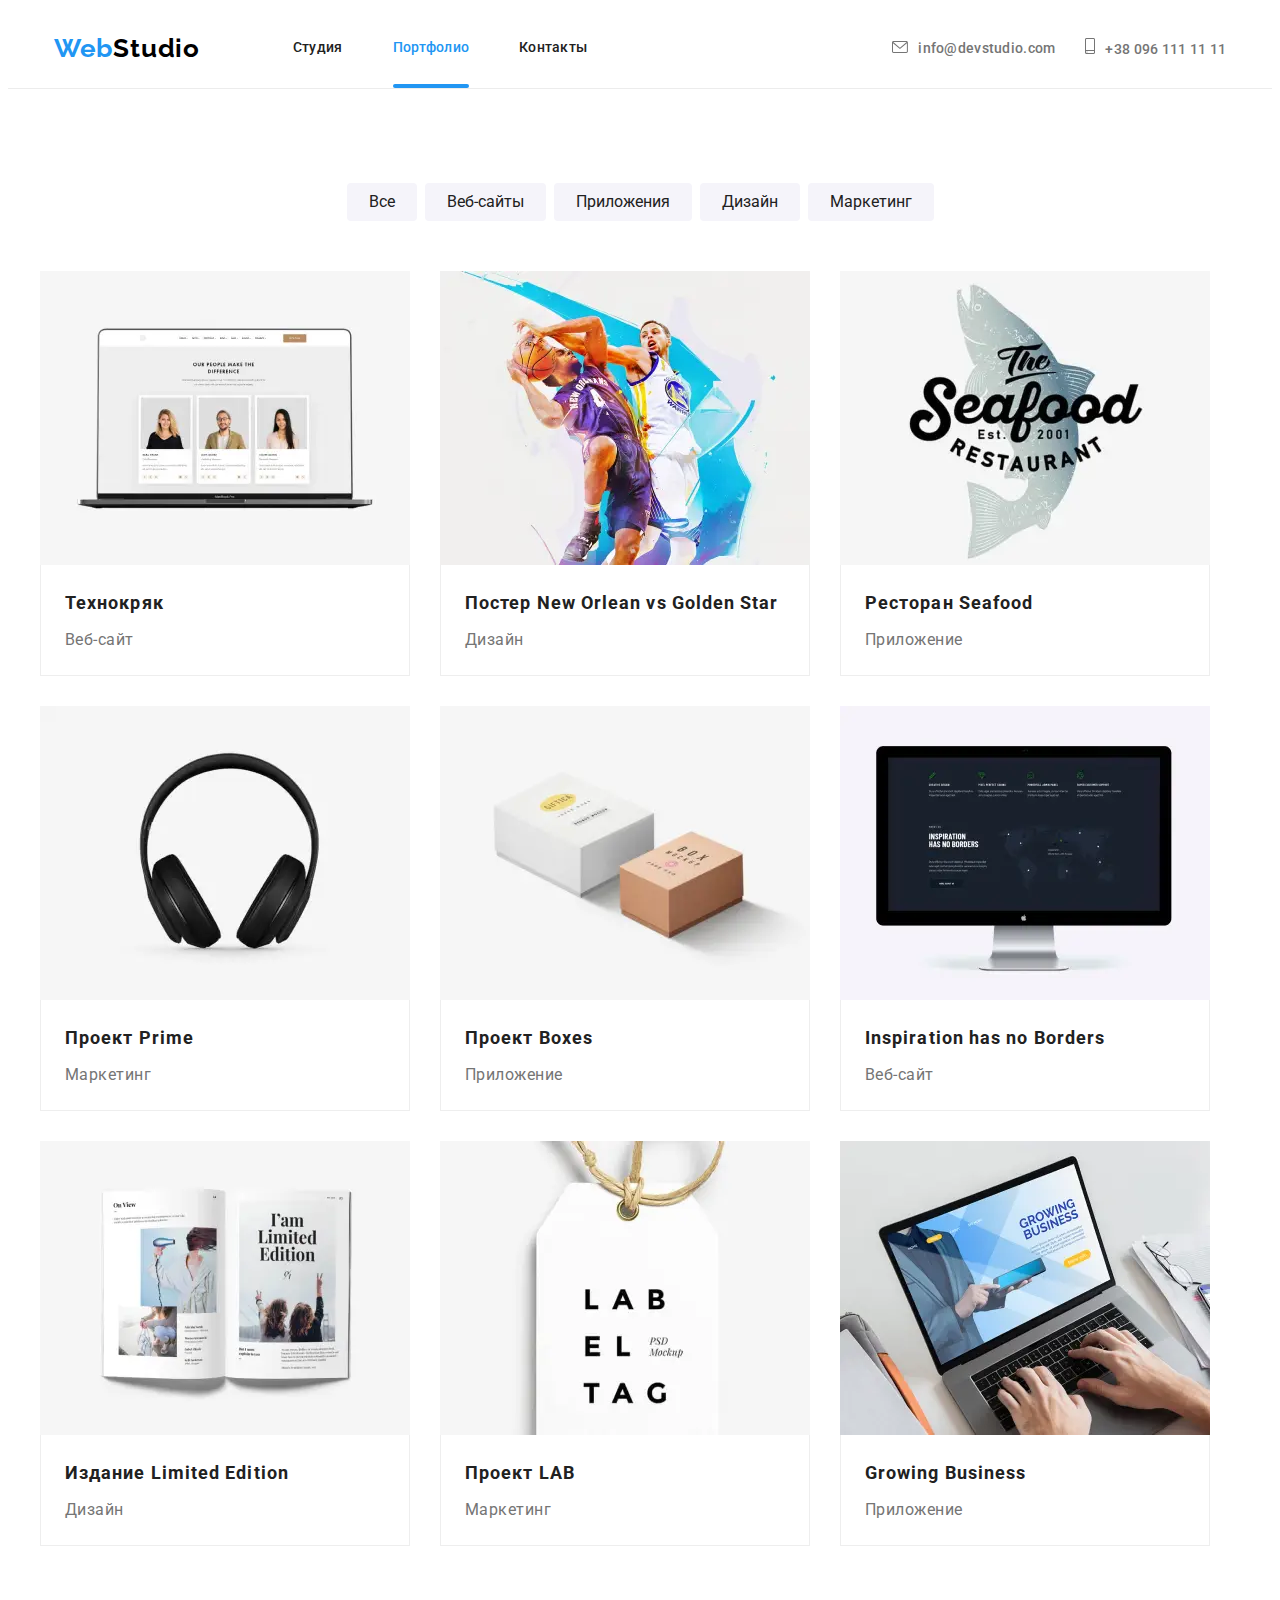
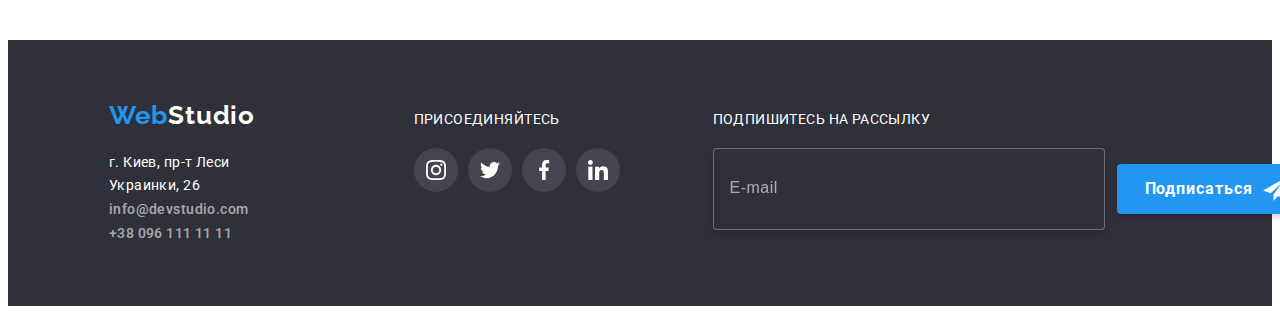
==== commit e6f2567e: "изменяет стили и исправляет ошибки" ====
--- a/portfolio.html
+++ b/portfolio.html
@@ -24,8 +24,8 @@
                     class="header__logo_color">Studio</span></a>
 
             <ul class="menu flex-component list">
-                <li class="menu__item"><a class="menu__link link current" href="./index.html">Студия</a></li>
-                <li class="menu__item"><a class="menu__link link" href="./portfolio.html">Портфолио</a></li>
+                <li class="menu__item"><a class="menu__link link" href="./index.html">Студия</a></li>
+                <li class="menu__item"><a class="menu__link link current" href="./portfolio.html">Портфолио</a></li>
                 <li class="menu__item"><a class="menu__link link" href="">Контакты</a></li>
             </ul>
         </nav>
@@ -59,7 +59,7 @@
             </button>
 
             <ul class="mobile-menu__nav list">
-                <li class="mobile-menu__item"><a href="" class="mobile-menu__link mobile-menu__link-current ">Студия</a>
+                <li class="mobile-menu__item"><a href="./index.html" class="mobile-menu__link mobile-menu__link-current ">Студия</a>
                 </li>
                 <li class="mobile-menu__item"><a href="./portfolio.html" class="mobile-menu__link">Портфолио</a>
                 </li>
@@ -125,7 +125,7 @@
                                             media="(min-width: 480px)" type="image/webp">
                                         <source srcset="./images/portfolio/mobile/card-mobile-1.jpg 1x, ./images/portfolio/mobile/card-mobile-1@2x.jpg 2x"
                                             media="(min-width: 480px)">
-                                        <img src="./images/portfolio/card-laptop-1.jpg" alt="Технокряк">
+                                        <img src="./images/portfolio/card-laptop-1.jpg" class="portfolio__image" alt="Технокряк">
                                     </picture>
                                     
                                     <p class="portfolio__overlay">Технокряк это современная площадка распространения коронавируса. Компании используют эту платформу для цифрового
@@ -153,7 +153,7 @@
                                             media="(min-width: 480px)" type="image/webp">
                                         <source srcset="./images/portfolio/mobile/card-mobile-2.jpg 1x, ./images/portfolio/mobile/card-mobile-2@2x.jpg 2x"
                                             media="(min-width: 480px)">
-                                        <img src="./images/portfolio/card-laptop-2.jpg" class="portfolio-list-item-img" alt="Постер">
+                                        <img src="./images/portfolio/card-laptop-2.jpg" class="portfolio__image" alt="Постер">
                                     </picture>
                                     
                                     <p class="portfolio__overlay">Технокряк это современная площадка распространения коронавируса. Компании используют эту
@@ -181,7 +181,7 @@
                                             media="(min-width: 480px)" type="image/webp">
                                         <source srcset="./images/portfolio/mobile/card-mobile-3.jpg 1x, ./images/portfolio/mobile/card-mobile-3@2x.jpg 2x"
                                             media="(min-width: 480px)">
-                                        <img src="./images/portfolio/card-laptop-3.jpg" alt="Морская еда">
+                                        <img src="./images/portfolio/card-laptop-3.jpg" class="portfolio__image" alt="Морская еда">
                                     </picture>
                                     
                                     <p class="portfolio__overlay">Технокряк это современная площадка распространения коронавируса. Компании используют эту
@@ -209,7 +209,7 @@
                                             media="(min-width: 480px)" type="image/webp">
                                         <source srcset="./images/portfolio/mobile/card-mobile-4.jpg 1x, ./images/portfolio/mobile/card-mobile-4@2x.jpg 2x"
                                             media="(min-width: 480px)">
-                                        <img src="./images/portfolio/card-laptop-4.jpg" alt="Наушники4">
+                                        <img src="./images/portfolio/card-laptop-4.jpg" class="portfolio__image" alt="Наушники4">
                                     </picture>
                                     
                                     <p class="portfolio__overlay">Технокряк это современная площадка распространения коронавируса. Компании используют эту
@@ -237,7 +237,7 @@
                                             media="(min-width: 480px)" type="image/webp">
                                         <source srcset="./images/portfolio/mobile/card-mobile-5.jpg 1x, ./images/portfolio/mobile/card-mobile-5@2x.jpg 2x"
                                             media="(min-width: 480px)">
-                                        <img src="./images/portfolio/card-laptop-5.jpg" alt="Коробки">
+                                        <img src="./images/portfolio/card-laptop-5.jpg" class="portfolio__image" alt="Коробки">
                                     </picture>
                                     
                                     <p class="portfolio__overlay">Технокряк это современная площадка распространения коронавируса. Компании используют эту платформу для цифрового
@@ -265,7 +265,7 @@
                                             media="(min-width: 480px)" type="image/webp">
                                         <source srcset="./images/portfolio/mobile/card-mobile-6.jpg 1x, ./images/portfolio/mobile/card-mobile-6@2x.jpg 2x"
                                             media="(min-width: 480px)">
-                                        <img src="./images/portfolio/card-laptop-6.jpg" alt="Телевизор">
+                                        <img src="./images/portfolio/card-laptop-6.jpg" class="portfolio__image" alt="Телевизор">
                                     </picture>
                                     
                                     <p class="portfolio__overlay">Технокряк это современная площадка распространения коронавируса. Компании используют эту платформу для цифрового
@@ -293,7 +293,7 @@
                                             media="(min-width: 480px)" type="image/webp">
                                         <source srcset="./images/portfolio/mobile/card-mobile-7.jpg 1x, ./images/portfolio/mobile/card-mobile-7@2x.jpg 2x"
                                             media="(min-width: 480px)">
-                                        <img src="./images/portfolio/card-laptop-7.jpg" alt="Книга">
+                                        <img src="./images/portfolio/card-laptop-7.jpg" class="portfolio__image" alt="Книга">
                                     </picture>
                                     
                                     <p class="portfolio__overlay">Технокряк это современная площадка распространения коронавируса. Компании используют эту платформу для цифрового
@@ -321,7 +321,7 @@
                                             media="(min-width: 480px)" type="image/webp">
                                         <source srcset="./images/portfolio/mobile/card-mobile-8.jpg 1x, ./images/portfolio/mobile/card-mobile-8@2x.jpg 2x"
                                             media="(min-width: 480px)">
-                                        <img src="./images/portfolio/card-laptop-8.jpg" alt="Тег">
+                                        <img src="./images/portfolio/card-laptop-8.jpg" class="portfolio__image" alt="Тег">
                                     </picture>
                                     
                                     <p class="portfolio__overlay">Технокряк это современная площадка распространения коронавируса. Компании используют эту платформу для цифрового
@@ -349,7 +349,7 @@
                                             media="(min-width: 480px)" type="image/webp">
                                         <source srcset="./images/portfolio/mobile/card-mobile-9.jpg 1x, ./images/portfolio/mobile/card-mobile-9@2x.jpg 2x"
                                             media="(min-width: 480px)">
-                                        <img src="./images/portfolio/card-laptop-9.jpg" alt="Лаптоп">
+                                        <img src="./images/portfolio/card-laptop-9.jpg" class="portfolio__image" alt="Лаптоп">
                                     </picture>
                                     
                                     <p class="portfolio__overlay">Технокряк это современная площадка распространения коронавируса. Компании используют эту платформу для цифрового
@@ -426,7 +426,7 @@
                 </ul>
             </div>
     
-            <div>
+            <div class="">
                 <p class="footer__box-text">Подпишитесь на рассылку</p>
     
                 <form method="POST" class="mailing-form">
@@ -441,5 +441,6 @@
         </div>
     </footer>
 
+    <script src="./js/mobile-menu.js"></script>
 </body>
 </html>--- a/css/main.min.css
+++ b/css/main.min.css
@@ -1 +1 @@
-:root{--primary-font: "Roboto", sans-serif;--secondary-font: "Raleway", sans-serif;--main-font-size: 14px;--secondary-font-size: 16px;--primary-text-color: #212121;--secondary-text-color: #757575;--h1-button-text-color: #ffffff;--accent-color: #2196f3;--background-color: #e5e5e5;--hero-footer-background: #2f303a;--radio-button-section-background: #f5f4fa;--border-color: #eeeeee;--icon-color: #afb1b8;--footer-contact-link-color: rgba(255, 255, 255, 0.6);--logo-top-color: #000000;--header-border-color: #ececec;--button-shadow: 0px 4px 4px rgba(0, 0, 0, 0.15);--transition-cubic: cubic-bezier(0.4, 0, 0.2, 1)}.visually-hidden{position:absolute !important;clip:rect(1px 1px 1px 1px);clip:rect(1px, 1px, 1px, 1px);padding:0 !important;border:0 !important;height:1px !important;width:1px !important;overflow:hidden}h1,h2,h3,h4,h5,h6,p{margin-top:0;margin-bottom:0}ul,ol{margin-bottom:0;margin-top:0;padding-left:0}img{display:block;max-width:100%;height:auto}.list{list-style-type:none}.link{text-decoration:none}body{font-family:var(--primary-font);font-size:var(--main-font-size);color:var(--background-color)}.flex-component{display:flex;align-items:center;justify-content:center}.margins-right:not(:last-child){margin-right:30px}.container{padding-left:15px;padding-right:15px}@media screen and (min-width: 480px){.container{width:480px;margin:0 auto}}@media screen and (min-width: 768px){.container{width:768px}}@media screen and (min-width: 1200px){.container{width:1200px}}.section{padding-top:60px;padding-bottom:60px}@media screen and (min-width: 1200px){.section{padding-top:94px;padding-bottom:94px}}.backdrop{position:fixed;left:0px;top:0px;width:100vw;height:100vh;background:rgba(0,0,0,.2);z-index:100;transition:opacity 250ms var(--transition-cubic),visibility 250ms var(--transition-cubic)}.backdrop.is-hidden{opacity:0;visibility:hidden;pointer-events:none}.logo{font-size:24px;line-height:1.17;font-weight:700;font-family:var(--secondary-font);letter-spacing:.03em;color:var(--accent-color)}@media screen and (min-width: 1200px){.logo{font-size:26px;line-height:1.19;font-weight:700}}.mobile-menu{position:fixed;top:0;left:0;width:100vw;height:100vw;overflow:auto;background-color:var(--h1-button-text-color);padding:48px 83px 48px 40px;opacity:0;visibility:hidden;pointer-events:none}.mobile-menu__close-btn{position:absolute;top:10px;right:15px;width:40px;height:40px;border:none;background-color:transparent;padding:11px}.mobile-menu__close-btn:hover,.mobile-menu__close-btn:focus{fill:var(--logo-top-color)}.mobile-menu.is-open{opacity:1;visibility:visible;pointer-events:auto}.mobile-menu__icon-close{width:18px;height:18px}.mobile-menu__link{font-weight:500;font-size:40px;line-height:1.17;letter-spacing:.02rem;color:var(--primary-text-color);text-decoration:none}.mobile-menu__link:hover,.mobile-menu__link:focus{color:var(--accent-color)}.mobile-menu__link-current{font-weight:500;font-size:40px;line-height:1.17;letter-spacing:.02rem;color:var(--accent-color)}.mobile-menu__item:not(:last-child){margin-bottom:33px}.mobile-menu__contacts{margin-top:302px}.mobile-menu__contacts-link{font-weight:500;font-size:34px;line-height:1.17;letter-spacing:.02rem;color:var(--secondary-text-color)}.mobile-menu__contacts-link:hover,.mobile-menu__contacts-link:focus{color:var(--accent-color)}.mobile-menu__email{margin-top:32px}.mobile-menu__email{font-size:24px;line-height:1.16;letter-spacing:.02rem;margin-bottom:64px;color:var(--secondary-text-color)}.mobile-menu__social-list{display:flex}.mobile-menu__social-item:not(:last-child){margin-right:20px}.mobile-menu__social-item:not(:last-child) :not(:last-child):after{position:absolute;content:"yyy";width:22px;border:1px solid rgba(33,33,33,.2);transform:rotate(90deg)}.mobile-menu__social-links{position:relative;font-weight:500;font-size:18px;line-height:1.22;letter-spacing:.02rem;text-decoration:none;color:var(--accent-color)}.mobile-menu__social-links:not(:last-child):after{position:absolute;content:"";width:22px;top:10px;border:1px solid rgba(33,33,33,.2);transform:rotate(90deg)}@media screen and (min-width: 768px){.mobile-menu{display:none}}.buttons{font-family:inherit;font-size:var(--secondary-font-size);border-radius:4px;transition:color 250ms var(--transition-cubic)}.buttons:hover,.buttons:focus{color:var(--accent-color)}.modal-btn{font-size:16px;line-height:1.94;font-weight:700;font-weight:bold;line-height:1.88;letter-spacing:.06em;padding:10px 32px;border-radius:4px;color:var(--h1-button-text-color);background:var(--accent-color);box-shadow:var(--button-shadow);border:none}.modal-btn:hover{cursor:pointer}.contact-form{display:flex;flex-direction:column;padding:40px}.contact-form__title{font-size:20px;line-height:1.5;font-weight:700;text-align:center;letter-spacing:.03em;color:var(--primary-text-color)}@media screen and (min-width: 1200px){.contact-form__title{font-size:20px;line-height:1.15;font-weight:700}}.contact-form__label{font-size:12px;line-height:1.17;font-weight:400;letter-spacing:.01em;margin-top:10px;color:var(--secondary-text-color)}.contact-form__input-wrapper{position:relative;display:block;margin-top:4px}.contact-form__input{width:100%;height:40px;padding-left:42px;border:1px solid rgba(33,33,33,.2);border-radius:4px}.contact-form .contact-form__input:focus{border:1px solid var(--accent-color);outline:none}.contact-form__icon{position:absolute;display:block;top:50%;left:12px;width:18px;height:18px;fill:var(--primary-text-color);transform:translateY(-50%)}.contact-form__input:focus+.contact-form__icon{fill:var(--accent-color)}.contact-form__textarea{width:100%;height:120px;padding:12px 16px;margin-top:4px;border:1px solid rgba(33,33,33,.2);border-radius:4px;resize:none}.contact-form__textarea:focus{border:1px solid var(--accent-color);outline:none}.contact-form__textarea:focus::-moz-placeholder{line-height:1.14;letter-spacing:.01em;color:rgba(117,117,117,.5)}.contact-form__textarea:focus:-ms-input-placeholder{line-height:1.14;letter-spacing:.01em;color:rgba(117,117,117,.5)}.contact-form__textarea:focus::placeholder{line-height:1.14;letter-spacing:.01em;color:rgba(117,117,117,.5)}.contact-form__checkbox-policy{position:relative;display:flex;font-size:12px;line-height:1.17;letter-spacing:.03em;margin-top:20px;margin-left:0;color:var(--secondary-text-color);cursor:pointer}@media screen and (min-width: 1200px){.contact-form__checkbox-policy{justify-content:center;align-items:center;font-size:14px;line-height:1.7}}.contact-form__checkbox-icon{width:16px;height:15px;margin-right:7px;fill:var(--primary-text-color);transition:fill 250ms var(--transition-cubic)}.contact-form__checkbox-policy:hover .contact-form__checkbox-icon{fill:var(--accent-color)}.contact-form__checkbox-icon-check{position:absolute;width:16px;height:15px;left:0;opacity:0;fill:var(--h1-button-text-color);transition:opacity 250ms var(--transition-cubic)}@media screen and (min-width: 1200px){.contact-form__checkbox-icon-check{left:16px}}.contact-form__checkbox-input:checked~.contact-form__checkbox-icon-check{fill:var(--accent-color);opacity:1;outline-color:var(--accent-color)}.contact-form__checkbox-policy-link{font-size:12px;line-height:1.17;letter-spacing:.03em;-webkit-text-decoration-line:underline;text-decoration-line:underline;color:var(--accent-color)}@media screen and (min-width: 1200px){.contact-form__checkbox-policy-link{line-height:1.7}}.contact-form__button{align-self:center;margin-top:30px}.modal{position:absolute;top:50%;left:50%;transform:translate(-50%, -50%);background-color:var(--h1-button-text-color);box-shadow:0px 1px 3px rgba(0,0,0,.12),0px 1px 1px rgba(0,0,0,.14),0px 2px 1px rgba(0,0,0,.2);border-radius:4px}@media screen and (min-width: 480px){.modal{width:450px;height:609px}}@media screen and (min-width: 1200px){.modal{min-width:528px;min-height:581px}}.modal__close{position:absolute;top:8px;right:8px;width:30px;height:30px;border-radius:50%;background-color:transparent;cursor:pointer;border:1px solid rgba(0,0,0,.1);transition:fill 250ms var(--transition-cubic)}.modal__close:hover,.modal__close:focus{fill:var(--accent-color)}@media screen and (min-width: 1200px){.contacts__list:not(:last-child){margin-right:30px}}.contacts__link{font-size:14px;line-height:1.14;font-weight:500;transition:color 250ms var(--transition-cubic),fill 250ms var(--transition-cubic)}.contacts__link:hover,.contacts__link:focus{color:var(--accent-color)}.social-list__item{display:flex;justify-content:space-between;align-items:center}.social-list__item:not(:last-child){margin-right:10px}.social-list__link{width:44px;height:44px;border-radius:50%;transition:background-color 250ms var(--transition-cubic)}.social-list__link:hover,.social-list__link:focus{background-color:var(--accent-color)}.social-list__icon{width:20px;height:20px;fill:var(--icon-color);transition:fill 250ms var(--transition-cubic)}.social-list__link:hover .social-list__icon,.social-list__link:focus .social-list__icon{fill:var(--h1-button-text-color)}.title{font-size:28px;line-height:1.18;font-weight:700;letter-spacing:.03em;text-align:center}.title_color{color:var(--primary-text-color)}@media screen and (min-width: 1200px){.desktop-title{font-size:36px;line-height:1.17;font-weight:700}}.mailing-form{margin-top:20px;position:relative}@media screen and (max-width: 1199px){.mailing-form{flex-direction:column}}.mailing-form__input{width:450px;padding:15px 16px;color:var(--h1-button-text-color);background-color:var(--hero-footer-background);border:1px solid rgba(255,255,255,.3);filter:drop-shadow(0px 4px 4px rgba(0, 0, 0, 0.15));border-radius:4px}.mailing-form__input::-moz-placeholder{font-size:16px;line-height:1.25;font-weight:400;letter-spacing:.03em;color:rgba(255,255,255,.6)}.mailing-form__input:-ms-input-placeholder{font-size:16px;line-height:1.25;font-weight:400;letter-spacing:.03em;color:rgba(255,255,255,.6)}.mailing-form__input::placeholder{font-size:16px;line-height:1.25;font-weight:400;letter-spacing:.03em;color:rgba(255,255,255,.6)}@media screen and (min-width: 1200px){.mailing-form__input{width:358px;height:50px}}@media screen and (min-width: 1200px){.mailing-form__input{margin-right:12px}}.mailing-form__button{padding:10px 28px}@media screen and (max-width: 1199px){.mailing-form__button{margin-top:20px}}.mailing-form__icon{width:24px;height:24px;margin-left:10px;fill:var(--h1-button-text-color)}.header{border-bottom:1px solid var(--header-border-color);background-color:var(--h1-button-text-color)}.header__mobile-menu-btn{width:40px;height:40px;background-color:transparent;border:none;padding:12px 8px}@media screen and (min-width: 768px){.header__mobile-menu-btn{display:none}}.header__mobile-menu-icon{width:20px;height:16px;fill:var(--logo-top-color)}.header__mobile-menu-icon:hover,.header__mobile-menu-icon:focus{fill:var(--accent-text-color)}@media screen and (max-width: 767px){.header__container{justify-content:space-between;padding-top:10px;padding-bottom:10px}}.header__nav{display:flex;align-items:center}.header__logo_color{color:var(--logo-top-color)}.header__logo_margin_right{margin-right:88px}@media screen and (min-width: 1200px){.header__logo_margin_right{margin-right:93px}}.header__contacts-link{letter-spacing:.02em;color:var(--secondary-text-color)}@media(min-width: 768px)and (max-width: 1199px){.header__contacts-link{font-size:12px;line-height:1.17}}@media screen and (max-width: 767px){.menu{display:none}}@media screen and (min-width: 767px){.menu{margin-right:84px}}@media screen and (min-width: 1200px){.menu{margin-right:305px}}.menu__item:not(:last-child){margin-right:50px}.menu__item .link.current{color:var(--accent-color)}.menu__link{position:relative;display:block;font-weight:500;line-height:1.14;letter-spacing:.02em;padding:32px 0;color:var(--primary-text-color);transition:color 250ms var(--transition-cubic)}.menu__link:hover,.menu__link:focus{color:var(--accent-color)}.menu__link.current::after{content:"";position:absolute;display:block;width:100%;height:4px;margin-top:28px;background-color:var(--accent-color);border-radius:2px}.header__contacts{display:none}@media screen and (min-width: 768px){.header__contacts{display:block}}@media screen and (min-width: 1200px){.header__contacts{display:flex;justify-content:center;align-items:center}}.contacts__icon{margin-right:8px;fill:currentColor}@media screen and (min-width: 1200px){.contacts__icon{margin-right:10px}}.contacts__icon-email_size{width:14px;height:10px}@media screen and (min-width: 1200px){.contacts__icon-email_size{width:16px;height:12px}}.contacts__icon-tel_size{width:10px;height:14px}@media screen and (min-width: 1200px){.contacts__icon-tel_size{width:10px;height:16px}}.contacts__link:hover .contacts__icon,.contacts__link:focus .contacts__icon{fill:var(--accent-color)}.hero{background:var(--hero-footer-background)}.hero__container{flex-direction:column}.hero-background{width:100%;min-width:280px;height:400px;margin-left:auto;margin-right:auto;padding-top:118px;padding-bottom:118px;background-image:linear-gradient(rgba(47, 48, 58, 0.4), rgba(47, 48, 58, 0.4)),url(../images/hero-bg/hero-image-mob.jpg);background-repeat:no-repeat;background-position:center;background-size:cover}@media(min-device-pixel-ratio: 2),(-webkit-min-device-pixel-ratio: 2),(min-resolution: 192dpi),(min-resolution: 2dppx){.hero-background{background-image:linear-gradient(HeroBackgroundGradient, rgba(47, 48, 58, 0.4)),url(../images/hero-bg/hero-image-mob@2x.jpg)}}@media screen and (min-width: 768px){.hero-background{background-image:linear-gradient(HeroBackgroundGradient, rgba(47, 48, 58, 0.4)),url(../images/hero-bg/hero-image-tablet.jpg);height:400px}}@media(min-device-pixel-ratio: 2)and (min-width: 768px),(-webkit-min-device-pixel-ratio: 2)and (min-width: 768px),(min-resolution: 192dpi)and (min-width: 768px),(min-resolution: 2dppx)and (min-width: 768px){.hero-background{background-image:linear-gradient(HeroBackgroundGradient, rgba(47, 48, 58, 0.4)),url(../images/hero-bg/hero-image-tablet@2x.jpg)}}@media screen and (min-width: 1200px){.hero-background{background-image:linear-gradient(HeroBackgroundGradient, rgba(47, 48, 58, 0.4)),url(../images/hero-bg/hero-image-desktop.jpg);height:600px;max-width:1600px;padding-top:200px;padding-bottom:200px}}@media(min-device-pixel-ratio: 2)and (min-width: 1200px),(-webkit-min-device-pixel-ratio: 2)and (min-width: 1200px),(min-resolution: 192dpi)and (min-width: 1200px),(min-resolution: 2dppx)and (min-width: 1200px){.hero-background{background-image:linear-gradient(HeroBackgroundGradient, rgba(47, 48, 58, 0.4)),url(../images/hero-bg/hero-image-desktop@2x.jpg)}}.hero__title{font-size:26px;line-height:1.62;font-weight:900;text-align:center;letter-spacing:.06em;text-transform:uppercase;color:var(--h1-button-text-color)}@media screen and (min-width: 1200px){.hero__title{font-size:44px;line-height:1.36;font-weight:900;width:696px;margin:0 auto}}.hero__modal-btn_margin_top{margin-top:30px}.advantages__list{display:flex;flex-wrap:wrap}@media screen and (min-width: 768px){.advantages__list{margin-right:-30px;margin-bottom:-30px}}@media screen and (max-width: 767px){.advantages__item:not(:last-child){margin-bottom:30px}}@media screen and (min-width: 768px){.advantages__item{margin-right:30px;margin-bottom:30px}}@media screen and (min-width: 768px){.advantages__item{flex-wrap:wrap;flex-basis:calc((100% - 60px) / 2)}}@media screen and (min-width: 1200px){.advantages__item{flex-basis:calc((100% - 120px) / 4)}}.advantages__icon-box{height:120px;background:var(--radio-button-section-background);border-radius:4px}@media screen and (min-width: 480px){.advantages__icon-box{width:450px;height:120px}}@media screen and (min-width: 768px){.advantages__icon-box{width:354px;height:120px}}@media screen and (min-width: 1200px){.advantages__icon-box{width:270px;height:120px}}.advantages__icon{width:70px;height:70px}.advantages__suptitle{margin-top:30px;font-size:var(--main-font-size);line-height:1.14;letter-spacing:.03em;text-transform:uppercase}@media screen and (max-width: 767px){.advantages__suptitle{text-align:center}}.advantages__text{line-height:1.7;letter-spacing:.03em;margin-top:10px;color:var(--secondary-text-color)}@media screen and (max-width: 1199px){.task{display:none !important}}.task_padding_bottom{padding-bottom:94px}.task__list{display:flex;flex-wrap:wrap;justify-content:center;margin-left:auto;margin-right:auto;margin-top:50px}.task__item{position:relative;width:370px;z-index:-1}.task__thumb{position:absolute;width:100%;height:70px;bottom:0;background-color:rgba(47,48,58,.8)}.task__thumb-description{line-height:1.14;letter-spacing:.03em;text-transform:uppercase;color:var(--h1-button-text-color)}.team{background:var(--radio-button-section-background)}.team__title_margin_botom{margin-bottom:30px}@media screen and (min-width: 1200px){.team__title_margin_botom{margin-bottom:50px}}.team__list{flex-wrap:wrap;margin-left:-30px;margin-top:-30px}.team__item{width:450px;margin-left:30px;margin-top:30px;background-color:var(--h1-button-text-color);box-shadow:0px 1px 3px rgba(0,0,0,.12),0px 1px 1px rgba(0,0,0,.14),0px 2px 1px rgba(0,0,0,.2);border-radius:0px 0px 4px 4px}@media screen and (min-width: 768px){.team__item{width:354px}}@media screen and (min-width: 1200px){.team__item{width:270px}}.team__card-description-box{padding-top:30px;padding-bottom:30px}@media screen and (max-width: 1199px){.team__card-description-box{padding-bottom:24px}}.team__text{font-size:var(--secondary-font-size);line-height:1.19;text-align:center;letter-spacing:.03em}.team__suptitle{font-weight:500}.team__description{margin-top:10px;color:var(--secondary-text-color)}.team__social-list_margin{margin-top:16px}.team__picture-size{width:450px}.clients__list_margin{margin-top:30px}@media screen and (min-width: 1200px){.clients__list_margin{margin-top:50px}}.clients__list{display:grid;grid-template-columns:repeat(1, 100%);gap:30px;justify-content:center;align-items:center}@media screen and (min-width: 480px){.clients__list{display:grid;grid-template-columns:repeat(2, 210px);gap:30px}}@media screen and (min-width: 768px){.clients__list{grid-template-columns:repeat(3, 226px)}}@media screen and (min-width: 1200px){.clients__list{grid-template-columns:repeat(6, 170px)}}@media screen and (max-width: 479px){.clients__item{display:flex;justify-content:center}}.clients__link{width:100%;height:92px;border:1px solid var(--icon-color);border-radius:4px;transition:border-color 250ms var(--transition-cubic)}@media screen and (min-width: 1200px){.clients__link{width:170px}}.clients__link:hover,.clients__link:focus{border-color:var(--accent-color)}@media screen and (max-width: 767px){.clients__link{width:210px}}.clients__icon{width:100%;fill:var(--icon-color);transition:fill 250ms var(--transition-cubic)}.clients__link:hover .clients__icon,.clients__link:focus .clients__icon{fill:var(--accent-color)}.footer{height:100%;background:var(--hero-footer-background)}@media screen and (max-width: 480px){.footer{width:480px}}.footer__container{display:block;width:480px;margin-left:auto;margin-right:auto}@media screen and (max-width: 767px){.footer__container{flex-direction:column;align-items:center}}@media screen and (min-width: 768px){.footer__container{padding-left:76px;padding-right:76px}}@media screen and (min-width: 1200px){.footer__container{align-items:baseline;padding-left:215px;padding-right:215px}}.footer__logo_color{color:var(--h1-button-text-color)}@media screen and (max-width: 1199px){.footer__address-section{text-align:center}}@media screen and (min-width: 1200px){.footer__address-section{margin-right:70px}}.footer__address-box{margin-top:20px;margin-right:0;font-style:normal}@media screen and (min-width: 768px){.footer__address-box{margin-right:165px}}.footer__address-item{margin-top:8px}@media screen and (min-width: 1200px){.footer__address-item{margin-top:9px}}.footer__address-text{line-height:1.7;letter-spacing:.03em;color:var(--h1-button-text-color)}.footer__contact-links{line-height:1.7;letter-spacing:.03em;color:var(--footer-contact-link-color)}.footer__social-list_margins{margin-top:20px}@media screen and (min-width: 1200px){.footer__social-list_margins{margin-right:93px}}.footer__social-link_bgcolor{background-color:rgba(255,255,255,.1)}.footer__social-icon_color{fill:var(--h1-button-text-color)}.footer__box-text{line-height:1.14;letter-spacing:.03em;text-transform:uppercase;color:var(--h1-button-text-color)}@media screen and (max-width: 1199px){.footer__box-text{text-align:center;margin-top:60px}}.portfolio .portfolio__box{display:flex;flex-direction:column}.portfolio__radio-buttons-list{display:flex;flex-wrap:wrap;justify-content:center}.portfolio .portfolio__radio-buttons-item:not(:last-child){margin-right:8px}.portfolio__buttons{cursor:pointer;line-height:1.63;padding:6px 22px;background:var(--radio-button-section-background);border:none;color:var(--primary-text-color);transition:color 250ms var(--transition-cubic),background-color 250ms var(--transition-cubic),box-shadow 250ms var(--transition-cubic)}.portfolio__buttons:hover,.portfolio__buttons:focus{background-color:var(--accent-color);color:var(--h1-button-text-color);box-shadow:0px 3px 1px rgba(0,0,0,.1),0px 1px 2px rgba(0,0,0,.08),0px 2px 2px rgba(0,0,0,.12);border-radius:4px}.portfolio__card-list{display:flex;flex-wrap:wrap;margin-top:40px}@media screen and (min-width: 768px){.portfolio__card-list{flex-basis:calc((100% - 45px) / 2);margin-top:30px}}@media screen and (min-width: 1200px){.portfolio__card-list{flex-basis:calc((100% - 60px) / 3);margin-top:50px}}.portfolio__card-item{position:relative;width:450px;margin-right:0;transition:box-shadow 250ms var(--transition-cubic),background-color 250ms var(--transition-cubic)}.portfolio__card-item:not(:last-child){margin-bottom:30px}@media screen and (min-width: 768px){.portfolio__card-item{width:354px;margin-right:30px}}@media screen and (min-width: 1200px){.portfolio__card-item{width:370px}}@media(min-width: 767px)and (max-width: 1200px){.portfolio__card-item:nth-child(2n){margin-right:0}}@media screen and (min-width: 1200px){.portfolio__card-item:nth-child(3n){margin-right:0}}@media(min-width: 767px)and (max-width: 1200px){.portfolio__card-item:nth-last-child(-n+1){margin-bottom:0}}@media screen and (min-width: 1200px){.portfolio__card-item:nth-last-child(-n+3){margin-bottom:0}}.portfolio__card-item:hover,.portfolio__card-item:focus{background-color:var(--h1-button-text-color);box-shadow:0px 1px 1px rgba(0,0,0,.12),0px 4px 4px rgba(0,0,0,.06),1px 4px 6px rgba(0,0,0,.16)}.portfolio__card-link{height:100%;display:flex;flex-direction:column}.portfolio__img-wrapper{position:relative;overflow:hidden}.portfolio__overlay{position:absolute;top:0;bottom:0;width:100%;height:294px;font-size:18px;line-height:1.56;letter-spacing:.03em;padding:63px 24px;overflow:auto;margin-top:0;margin-bottom:0;color:var(--h1-button-text-color);background-color:rgba(33,150,243,.9);transform:translateY(100%);transition:transform 250ms var(--transition-cubic)}.portfolio__card-link:hover .portfolio__overlay,.portfolio__card-link:focus .portfolio__overlay{transform:translateY(0%)}.portfolio__card-description-box{flex-grow:1;padding:20px 24px;border:1px solid var(--border-color);border-top:none}.portfolio__card-title{font-size:18px;line-height:2;font-weight:700;letter-spacing:.06em;color:var(--primary-text-color)}.portfolio__card-text{margin-top:4px;font-size:var(--secondary-font-size);line-height:1.87;letter-spacing:.03em;color:var(--secondary-text-color)}/*# sourceMappingURL=main.min.css.map */+:root{--primary-font: "Roboto", sans-serif;--secondary-font: "Raleway", sans-serif;--main-font-size: 14px;--secondary-font-size: 16px;--primary-text-color: #212121;--secondary-text-color: #757575;--h1-button-text-color: #ffffff;--accent-color: #2196f3;--background-color: #e5e5e5;--hero-footer-background: #2f303a;--radio-button-section-background: #f5f4fa;--border-color: #eeeeee;--icon-color: #afb1b8;--footer-contact-link-color: rgba(255, 255, 255, 0.6);--logo-top-color: #000000;--header-border-color: #ececec;--button-shadow: 0px 4px 4px rgba(0, 0, 0, 0.15);--transition-cubic: cubic-bezier(0.4, 0, 0.2, 1)}.visually-hidden{position:absolute !important;clip:rect(1px 1px 1px 1px);clip:rect(1px, 1px, 1px, 1px);padding:0 !important;border:0 !important;height:1px !important;width:1px !important;overflow:hidden}h1,h2,h3,h4,h5,h6,p{margin-top:0;margin-bottom:0}ul,ol{margin-bottom:0;margin-top:0;padding-left:0}img{display:block;max-width:100%;height:auto}.list{list-style-type:none}.link{text-decoration:none}body{font-family:var(--primary-font);font-size:var(--main-font-size);color:var(--background-color)}.flex-component{display:flex;align-items:center;justify-content:center}.margins-right:not(:last-child){margin-right:30px}.container{padding-left:15px;padding-right:15px}@media screen and (min-width: 480px){.container{width:480px;margin:0 auto}}@media screen and (min-width: 768px){.container{width:768px}}@media screen and (min-width: 1200px){.container{width:1200px}}.section{padding-top:60px;padding-bottom:60px}@media screen and (min-width: 1200px){.section{padding-top:94px;padding-bottom:94px}}.backdrop{position:fixed;left:0px;top:0px;width:100vw;height:100vh;background:rgba(0,0,0,.2);z-index:100;transition:opacity 250ms var(--transition-cubic),visibility 250ms var(--transition-cubic)}.backdrop.is-hidden{opacity:0;visibility:hidden;pointer-events:none}.logo{font-size:24px;line-height:1.17;font-weight:700;font-family:var(--secondary-font);letter-spacing:.03em;color:var(--accent-color)}@media screen and (min-width: 1200px){.logo{font-size:26px;line-height:1.19;font-weight:700}}.mobile-menu{position:fixed;top:0;left:0;width:100vw;height:100vw;overflow:auto;background-color:var(--h1-button-text-color);padding:48px 83px 48px 40px;opacity:0;visibility:hidden;pointer-events:none}.mobile-menu__close-btn{position:absolute;top:10px;right:15px;width:40px;height:40px;border:none;background-color:transparent;padding:11px}.mobile-menu__close-btn:hover,.mobile-menu__close-btn:focus{fill:var(--logo-top-color)}.mobile-menu.is-open{opacity:1;visibility:visible;pointer-events:auto;z-index:100;width:100vw;height:100%}.mobile-menu__icon-close{width:18px;height:18px}.mobile-menu__link{font-weight:500;font-size:40px;line-height:1.17;letter-spacing:.02rem;color:var(--primary-text-color);text-decoration:none}.mobile-menu__link:hover,.mobile-menu__link:focus{color:var(--accent-color)}.mobile-menu__link-current{font-weight:500;font-size:40px;line-height:1.17;letter-spacing:.02rem;color:var(--accent-color)}.mobile-menu__item:not(:last-child){margin-bottom:33px}.mobile-menu__contacts{margin-top:302px}.mobile-menu__contacts-link{font-weight:500;font-size:34px;line-height:1.17;letter-spacing:.02rem;color:var(--secondary-text-color)}.mobile-menu__contacts-link:hover,.mobile-menu__contacts-link:focus{color:var(--accent-color)}.mobile-menu__email{margin-top:32px}.mobile-menu__email{font-size:24px;line-height:1.16;letter-spacing:.02rem;margin-bottom:64px;color:var(--secondary-text-color)}.mobile-menu__social-list{display:flex}.mobile-menu__social-item:not(:last-child){margin-right:20px}.mobile-menu__social-item:not(:last-child) :not(:last-child):after{position:absolute;content:"yyy";width:22px;border:1px solid rgba(33,33,33,.2);transform:rotate(90deg)}.mobile-menu__social-links{position:relative;font-weight:500;font-size:18px;line-height:1.22;letter-spacing:.02rem;text-decoration:none;color:var(--accent-color)}.mobile-menu__social-links::after{position:absolute;content:"";width:22px;top:10px;border:1px solid rgba(33,33,33,.2);transform:rotate(90deg)}@media screen and (min-width: 768px){.mobile-menu{display:none}}.buttons{font-family:inherit;font-size:var(--secondary-font-size);border-radius:4px;transition:color 250ms var(--transition-cubic)}.buttons:hover,.buttons:focus{color:var(--accent-color)}.modal-btn{font-size:16px;line-height:1.94;font-weight:700;font-weight:bold;line-height:1.88;letter-spacing:.06em;padding:10px 32px;border-radius:4px;color:var(--h1-button-text-color);background:var(--accent-color);box-shadow:var(--button-shadow);border:none}.modal-btn:hover{cursor:pointer}.contact-form{display:flex;flex-direction:column;padding:40px}.contact-form__title{font-size:20px;line-height:1.5;font-weight:700;text-align:center;letter-spacing:.03em;color:var(--primary-text-color)}@media screen and (min-width: 1200px){.contact-form__title{font-size:20px;line-height:1.15;font-weight:700}}.contact-form__label{font-size:12px;line-height:1.17;font-weight:400;letter-spacing:.01em;margin-top:10px;color:var(--secondary-text-color)}.contact-form__input-wrapper{position:relative;display:block;margin-top:4px}.contact-form__input{width:100%;height:40px;padding-left:42px;border:1px solid rgba(33,33,33,.2);border-radius:4px}.contact-form .contact-form__input:focus{border:1px solid var(--accent-color);outline:none}.contact-form__icon{position:absolute;display:block;top:50%;left:12px;width:18px;height:18px;fill:var(--primary-text-color);transform:translateY(-50%)}.contact-form__input:focus+.contact-form__icon{fill:var(--accent-color)}.contact-form__textarea{width:100%;height:120px;padding:12px 16px;margin-top:4px;border:1px solid rgba(33,33,33,.2);border-radius:4px;resize:none}.contact-form__textarea:focus{border:1px solid var(--accent-color);outline:none}.contact-form__textarea:focus::-moz-placeholder{line-height:1.14;letter-spacing:.01em;color:rgba(117,117,117,.5)}.contact-form__textarea:focus:-ms-input-placeholder{line-height:1.14;letter-spacing:.01em;color:rgba(117,117,117,.5)}.contact-form__textarea:focus::placeholder{line-height:1.14;letter-spacing:.01em;color:rgba(117,117,117,.5)}.contact-form__checkbox-policy{position:relative;display:flex;font-size:12px;line-height:1.17;letter-spacing:.03em;margin-top:20px;margin-left:0;color:var(--secondary-text-color);cursor:pointer}@media screen and (min-width: 1200px){.contact-form__checkbox-policy{justify-content:center;align-items:center;font-size:14px;line-height:1.7}}.contact-form__checkbox-icon{width:16px;height:15px;margin-right:7px;fill:var(--primary-text-color);transition:fill 250ms var(--transition-cubic)}.contact-form__checkbox-policy:hover .contact-form__checkbox-icon{fill:var(--accent-color)}.contact-form__checkbox-icon-check{position:absolute;width:16px;height:15px;left:0;opacity:0;fill:var(--h1-button-text-color);transition:opacity 250ms var(--transition-cubic)}@media screen and (min-width: 1200px){.contact-form__checkbox-icon-check{left:16px}}.contact-form__checkbox-input:checked~.contact-form__checkbox-icon-check{fill:var(--accent-color);opacity:1;outline-color:var(--accent-color)}.contact-form__checkbox-policy-link{font-size:12px;line-height:1.17;letter-spacing:.03em;-webkit-text-decoration-line:underline;text-decoration-line:underline;color:var(--accent-color)}@media screen and (min-width: 1200px){.contact-form__checkbox-policy-link{line-height:1.7}}.contact-form__button{align-self:center;margin-top:30px}.modal{position:absolute;top:50%;left:50%;width:100%;height:100%;transform:translate(-50%, -50%);background-color:var(--h1-button-text-color);box-shadow:0px 1px 3px rgba(0,0,0,.12),0px 1px 1px rgba(0,0,0,.14),0px 2px 1px rgba(0,0,0,.2);border-radius:4px}@media screen and (min-width: 480px){.modal{width:450px;height:609px}}@media screen and (min-width: 1200px){.modal{width:528px;height:581px}}.modal__close{position:absolute;top:8px;right:8px;width:30px;height:30px;border-radius:50%;background-color:transparent;cursor:pointer;border:1px solid rgba(0,0,0,.1);transition:fill 250ms var(--transition-cubic)}.modal__close:hover,.modal__close:focus{fill:var(--accent-color)}@media screen and (min-width: 1200px){.contacts__list:not(:last-child){margin-right:30px}}.contacts__link{font-size:14px;line-height:1.14;font-weight:500;transition:color 250ms var(--transition-cubic),fill 250ms var(--transition-cubic)}.contacts__link:hover,.contacts__link:focus{color:var(--accent-color)}.social-list__item{display:flex;justify-content:space-between;align-items:center}.social-list__item:not(:last-child){margin-right:10px}.social-list__link{width:44px;height:44px;border-radius:50%;transition:background-color 250ms var(--transition-cubic)}.social-list__link:hover,.social-list__link:focus{background-color:var(--accent-color)}.social-list__icon{width:20px;height:20px;fill:var(--icon-color);transition:fill 250ms var(--transition-cubic)}.social-list__link:hover .social-list__icon,.social-list__link:focus .social-list__icon{fill:var(--h1-button-text-color)}.title{font-size:28px;line-height:1.18;font-weight:700;letter-spacing:.03em;text-align:center}.title_color{color:var(--primary-text-color)}@media screen and (min-width: 1200px){.desktop-title{font-size:36px;line-height:1.17;font-weight:700}}.mailing-form{display:flex;align-items:center;margin-top:20px;position:relative}@media screen and (max-width: 1199px){.mailing-form{flex-direction:column}}.mailing-form__input{width:450px;padding:15px 16px;color:var(--h1-button-text-color);background-color:var(--hero-footer-background);border:1px solid rgba(255,255,255,.3);filter:drop-shadow(0px 4px 4px rgba(0, 0, 0, 0.15));border-radius:4px}.mailing-form__input::-moz-placeholder{font-size:16px;line-height:1.25;font-weight:400;letter-spacing:.03em;color:rgba(255,255,255,.6)}.mailing-form__input:-ms-input-placeholder{font-size:16px;line-height:1.25;font-weight:400;letter-spacing:.03em;color:rgba(255,255,255,.6)}.mailing-form__input::placeholder{font-size:16px;line-height:1.25;font-weight:400;letter-spacing:.03em;color:rgba(255,255,255,.6)}@media screen and (min-width: 1200px){.mailing-form__input{width:358px;height:50px}}@media screen and (min-width: 1200px){.mailing-form__input{margin-right:12px}}.mailing-form__button{padding:10px 28px}@media screen and (max-width: 1199px){.mailing-form__button{margin-top:20px}}.mailing-form__icon{width:24px;height:24px;margin-left:10px;fill:var(--h1-button-text-color)}.header{border-bottom:1px solid var(--header-border-color);background-color:var(--h1-button-text-color)}.header__mobile-menu-btn{width:40px;height:40px;background-color:transparent;border:none;padding:12px 8px}@media screen and (min-width: 768px){.header__mobile-menu-btn{display:none}}.header__mobile-menu-icon{width:20px;height:16px;fill:var(--logo-top-color)}.header__mobile-menu-icon:hover,.header__mobile-menu-icon:focus{fill:var(--accent-text-color)}@media screen and (max-width: 767px){.header__container{justify-content:space-between;padding-top:10px;padding-bottom:10px}}.header__nav{display:flex;align-items:center}.header__logo_color{color:var(--logo-top-color)}.header__logo_margin_right{margin-right:88px}@media screen and (min-width: 1200px){.header__logo_margin_right{margin-right:93px}}.header__contacts-link{letter-spacing:.02em;color:var(--secondary-text-color)}@media(min-width: 768px)and (max-width: 1199px){.header__contacts-link{font-size:12px;line-height:1.17}}@media screen and (max-width: 767px){.menu{display:none}}@media screen and (min-width: 767px){.menu{margin-right:84px}}@media screen and (min-width: 1200px){.menu{margin-right:305px}}.menu__item:not(:last-child){margin-right:50px}.menu__item .link.current{color:var(--accent-color)}.menu__link{position:relative;display:block;font-weight:500;line-height:1.14;letter-spacing:.02em;padding:32px 0;color:var(--primary-text-color);transition:color 250ms var(--transition-cubic)}.menu__link:hover,.menu__link:focus{color:var(--accent-color)}.menu__link.current::after{content:"";position:absolute;display:block;width:100%;height:4px;margin-top:28px;background-color:var(--accent-color);border-radius:2px}.header__contacts{display:none}@media screen and (min-width: 768px){.header__contacts{display:block}}@media screen and (min-width: 1200px){.header__contacts{display:flex;justify-content:center;align-items:center}}.contacts__icon{margin-right:8px;fill:currentColor}@media screen and (min-width: 1200px){.contacts__icon{margin-right:10px}}.contacts__icon-email_size{width:14px;height:10px}@media screen and (min-width: 1200px){.contacts__icon-email_size{width:16px;height:12px}}.contacts__icon-tel_size{width:10px;height:14px}@media screen and (min-width: 1200px){.contacts__icon-tel_size{width:10px;height:16px}}.contacts__link:hover .contacts__icon,.contacts__link:focus .contacts__icon{fill:var(--accent-color)}.hero{background:var(--hero-footer-background)}.hero__container{flex-direction:column}.hero-background{width:100%;min-width:280px;height:400px;margin-left:auto;margin-right:auto;padding-top:118px;padding-bottom:118px;background-image:linear-gradient(rgba(47, 48, 58, 0.4), rgba(47, 48, 58, 0.4)),url(../images/hero-bg/hero-image-mob.jpg);background-repeat:no-repeat;background-position:center;background-size:cover}@media(min-device-pixel-ratio: 2),(-webkit-min-device-pixel-ratio: 2),(min-resolution: 192dpi),(min-resolution: 2dppx){.hero-background{background-image:linear-gradient(HeroBackgroundGradient, rgba(47, 48, 58, 0.4)),url(../images/hero-bg/hero-image-mob@2x.jpg)}}@media screen and (min-width: 768px){.hero-background{background-image:linear-gradient(HeroBackgroundGradient, rgba(47, 48, 58, 0.4)),url(../images/hero-bg/hero-image-tablet.jpg);height:400px}}@media(min-device-pixel-ratio: 2)and (min-width: 768px),(-webkit-min-device-pixel-ratio: 2)and (min-width: 768px),(min-resolution: 192dpi)and (min-width: 768px),(min-resolution: 2dppx)and (min-width: 768px){.hero-background{background-image:linear-gradient(HeroBackgroundGradient, rgba(47, 48, 58, 0.4)),url(../images/hero-bg/hero-image-tablet@2x.jpg)}}@media screen and (min-width: 1200px){.hero-background{background-image:linear-gradient(HeroBackgroundGradient, rgba(47, 48, 58, 0.4)),url(../images/hero-bg/hero-image-desktop.jpg);height:600px;max-width:1600px;padding-top:200px;padding-bottom:200px}}@media(min-device-pixel-ratio: 2)and (min-width: 1200px),(-webkit-min-device-pixel-ratio: 2)and (min-width: 1200px),(min-resolution: 192dpi)and (min-width: 1200px),(min-resolution: 2dppx)and (min-width: 1200px){.hero-background{background-image:linear-gradient(HeroBackgroundGradient, rgba(47, 48, 58, 0.4)),url(../images/hero-bg/hero-image-desktop@2x.jpg)}}.hero__title{font-size:26px;line-height:1.62;font-weight:900;text-align:center;letter-spacing:.06em;text-transform:uppercase;color:var(--h1-button-text-color)}@media screen and (min-width: 1200px){.hero__title{font-size:44px;line-height:1.36;font-weight:900;width:696px;margin:0 auto}}.hero__modal-btn_margin_top{margin-top:30px}.advantages__list{display:flex;flex-wrap:wrap}@media screen and (min-width: 768px){.advantages__list{margin-right:-30px;margin-bottom:-30px}}@media screen and (max-width: 767px){.advantages__item:not(:last-child){margin-bottom:30px}}@media screen and (min-width: 768px){.advantages__item{margin-right:30px;margin-bottom:30px}}@media screen and (min-width: 768px){.advantages__item{flex-wrap:wrap;flex-basis:calc((100% - 60px) / 2)}}@media screen and (min-width: 1200px){.advantages__item{flex-basis:calc((100% - 120px) / 4)}}.advantages__icon-box{height:120px;background:var(--radio-button-section-background);border-radius:4px}@media screen and (min-width: 480px){.advantages__icon-box{width:450px;height:120px}}@media screen and (min-width: 768px){.advantages__icon-box{width:354px;height:120px}}@media screen and (min-width: 1200px){.advantages__icon-box{width:270px;height:120px}}.advantages__icon{width:70px;height:70px}.advantages__suptitle{margin-top:30px;font-size:var(--main-font-size);line-height:1.14;letter-spacing:.03em;text-transform:uppercase}@media screen and (max-width: 767px){.advantages__suptitle{text-align:center}}.advantages__text{line-height:1.7;letter-spacing:.03em;margin-top:10px;color:var(--secondary-text-color)}@media screen and (max-width: 1199px){.task{display:none !important}}.task_padding_bottom{padding-bottom:94px}.task__list{display:flex;flex-wrap:wrap;justify-content:center;margin-left:auto;margin-right:auto;margin-top:50px}.task__item{position:relative;width:370px;z-index:-1}.task__thumb{position:absolute;width:100%;height:70px;bottom:0;background-color:rgba(47,48,58,.8)}.task__thumb-description{line-height:1.14;letter-spacing:.03em;text-transform:uppercase;color:var(--h1-button-text-color)}.team{background:var(--radio-button-section-background)}.team__title_margin_botom{margin-bottom:30px}@media screen and (min-width: 1200px){.team__title_margin_botom{margin-bottom:50px}}.team__list{flex-wrap:wrap;margin-left:-30px;margin-top:-30px}.team__item{width:450px;margin-left:30px;margin-top:30px;background-color:var(--h1-button-text-color);box-shadow:0px 1px 3px rgba(0,0,0,.12),0px 1px 1px rgba(0,0,0,.14),0px 2px 1px rgba(0,0,0,.2);border-radius:0px 0px 4px 4px}@media screen and (min-width: 768px){.team__item{width:354px}}@media screen and (min-width: 1200px){.team__item{width:270px}}.team__card-description-box{padding-top:30px;padding-bottom:30px}@media screen and (max-width: 1199px){.team__card-description-box{padding-bottom:24px}}.team__text{font-size:var(--secondary-font-size);line-height:1.19;text-align:center;letter-spacing:.03em}.team__suptitle{font-weight:500}.team__description{margin-top:10px;color:var(--secondary-text-color)}.team__social-list_margin{margin-top:16px}.team__picture-size{width:450px}.clients__list_margin{margin-top:30px}@media screen and (min-width: 1200px){.clients__list_margin{margin-top:50px}}.clients__list{display:grid;grid-template-columns:repeat(1, 100%);gap:30px;justify-content:center;align-items:center}@media screen and (min-width: 480px){.clients__list{display:grid;grid-template-columns:repeat(2, 210px);gap:30px}}@media screen and (min-width: 768px){.clients__list{grid-template-columns:repeat(3, 226px)}}@media screen and (min-width: 1200px){.clients__list{grid-template-columns:repeat(6, 170px)}}@media screen and (max-width: 479px){.clients__item{display:flex;justify-content:center}}.clients__link{width:100%;height:92px;border:1px solid var(--icon-color);border-radius:4px;transition:border-color 250ms var(--transition-cubic)}@media screen and (min-width: 1200px){.clients__link{width:170px}}.clients__link:hover,.clients__link:focus{border-color:var(--accent-color)}@media screen and (max-width: 767px){.clients__link{width:210px}}.clients__icon{width:100%;fill:var(--icon-color);transition:fill 250ms var(--transition-cubic)}.clients__link:hover .clients__icon,.clients__link:focus .clients__icon{fill:var(--accent-color)}.footer{padding-left:15px;padding-right:15px;padding-top:60px;padding-bottom:60px;background:var(--hero-footer-background)}@media screen and (max-width: 480px){.footer{width:480px}}.footer__container{padding-left:15px;padding-right:15px;display:block;margin-left:auto;margin-right:auto}@media screen and (max-width: 767px){.footer__container{width:450px;flex-direction:column;align-items:center}}@media screen and (min-width: 768px){.footer__container{display:flex;flex-wrap:wrap;justify-content:center;align-items:baseline;padding-left:89px;padding-right:76px}}@media screen and (min-width: 1200px){.footer__container{flex-wrap:nowrap}}@media(min-width: 768px)and (max-width: 1199px){.footer__logo{margin-right:165px}}.footer__logo_color{color:var(--h1-button-text-color)}@media screen and (max-width: 1199px){.footer__address-section{text-align:center}}.footer__address-box{margin-top:20px;margin-right:0;font-style:normal}@media screen and (min-width: 768px){.footer__address-box{margin-right:165px;margin-bottom:60px}}@media screen and (min-width: 1200px){.footer__address-box{margin-bottom:0}}.footer__address-item{margin-top:8px}@media screen and (min-width: 1200px){.footer__address-item{margin-top:9px}}.footer__address-text{line-height:1.7;letter-spacing:.03em;color:var(--h1-button-text-color)}.footer__contact-links{line-height:1.7;letter-spacing:.03em;color:var(--footer-contact-link-color)}.footer__social-list_margins{margin-top:20px}@media screen and (min-width: 1200px){.footer__social-list_margins{margin-right:93px}}.footer__social-link_bgcolor{background-color:rgba(255,255,255,.1)}.footer__social-icon_color{fill:var(--h1-button-text-color)}.footer__box-text{line-height:1.14;letter-spacing:.03em;text-transform:uppercase;color:var(--h1-button-text-color)}@media screen and (max-width: 1199px){.footer__box-text{text-align:center}}@media screen and (max-width: 767px){.footer__box-text{text-align:center;margin-top:60px}}@media screen and (max-width: 480px){.portfolio{width:100%}}.portfolio__box{display:flex;flex-direction:column}.portfolio__radio-buttons-list{display:flex;flex-wrap:wrap}@media screen and (min-width: 768px){.portfolio__radio-buttons-list{justify-content:center}}.portfolio__radio-buttons-item:not(:last-child){margin-right:8px}.portfolio__radio-buttons-item:nth-of-type(n + 4){margin-top:15px}@media screen and (min-width: 768px){.portfolio__radio-buttons-item{justify-content:center}.portfolio__radio-buttons-item:nth-of-type(n + 4){margin-top:0px}}.portfolio__buttons{cursor:pointer;line-height:1.63;padding:6px 22px;background:var(--radio-button-section-background);border:none;color:var(--primary-text-color);transition:color 250ms var(--transition-cubic),background-color 250ms var(--transition-cubic),box-shadow 250ms var(--transition-cubic)}.portfolio__buttons:hover,.portfolio__buttons:focus{background-color:var(--accent-color);color:var(--h1-button-text-color);box-shadow:0px 3px 1px rgba(0,0,0,.1),0px 1px 2px rgba(0,0,0,.08),0px 2px 2px rgba(0,0,0,.12);border-radius:4px}.portfolio__card-list{display:flex;flex-wrap:wrap;margin-top:40px}@media screen and (min-width: 768px){.portfolio__card-list{flex-basis:calc((100% - 45px) / 2);margin-top:30px}}@media screen and (min-width: 1200px){.portfolio__card-list{flex-basis:calc((100% - 60px) / 3);margin-top:50px}}.portfolio__card-item{position:relative;width:450px;margin-right:0;transition:box-shadow 250ms var(--transition-cubic),background-color 250ms var(--transition-cubic)}.portfolio__card-item:not(:last-child){margin-bottom:30px}@media screen and (min-width: 768px){.portfolio__card-item{width:354px;margin-right:30px}}@media screen and (min-width: 1200px){.portfolio__card-item{width:370px}}@media(min-width: 767px)and (max-width: 1200px){.portfolio__card-item:nth-child(2n){margin-right:0}}@media screen and (min-width: 1200px){.portfolio__card-item:nth-child(3n){margin-right:0}}@media(min-width: 767px)and (max-width: 1200px){.portfolio__card-item:nth-last-child(-n+1){margin-bottom:0}}@media screen and (min-width: 1200px){.portfolio__card-item:nth-last-child(-n+3){margin-bottom:0}}.portfolio__card-item:hover,.portfolio__card-item:focus{background-color:var(--h1-button-text-color);box-shadow:0px 1px 1px rgba(0,0,0,.12),0px 4px 4px rgba(0,0,0,.06),1px 4px 6px rgba(0,0,0,.16)}@media screen and (max-width: 767px){.portfolio__image{width:450px}}.portfolio__card-link{height:100%;display:flex;flex-direction:column}.portfolio__img-wrapper{position:relative;overflow:hidden}.portfolio__overlay{position:absolute;top:0;bottom:0;width:100%;height:294px;font-size:18px;line-height:1.56;letter-spacing:.03em;padding:63px 24px;overflow:auto;margin-top:0;margin-bottom:0;color:var(--h1-button-text-color);background-color:rgba(33,150,243,.9);transform:translateY(100%);transition:transform 250ms var(--transition-cubic)}.portfolio__card-link:hover .portfolio__overlay,.portfolio__card-link:focus .portfolio__overlay{transform:translateY(0%)}.portfolio__card-description-box{flex-grow:1;padding:20px 24px;border:1px solid var(--border-color);border-top:none}.portfolio__card-title{font-size:18px;line-height:2;font-weight:700;letter-spacing:.06em;color:var(--primary-text-color)}.portfolio__card-text{margin-top:4px;font-size:var(--secondary-font-size);line-height:1.87;letter-spacing:.03em;color:var(--secondary-text-color)}/*# sourceMappingURL=main.min.css.map */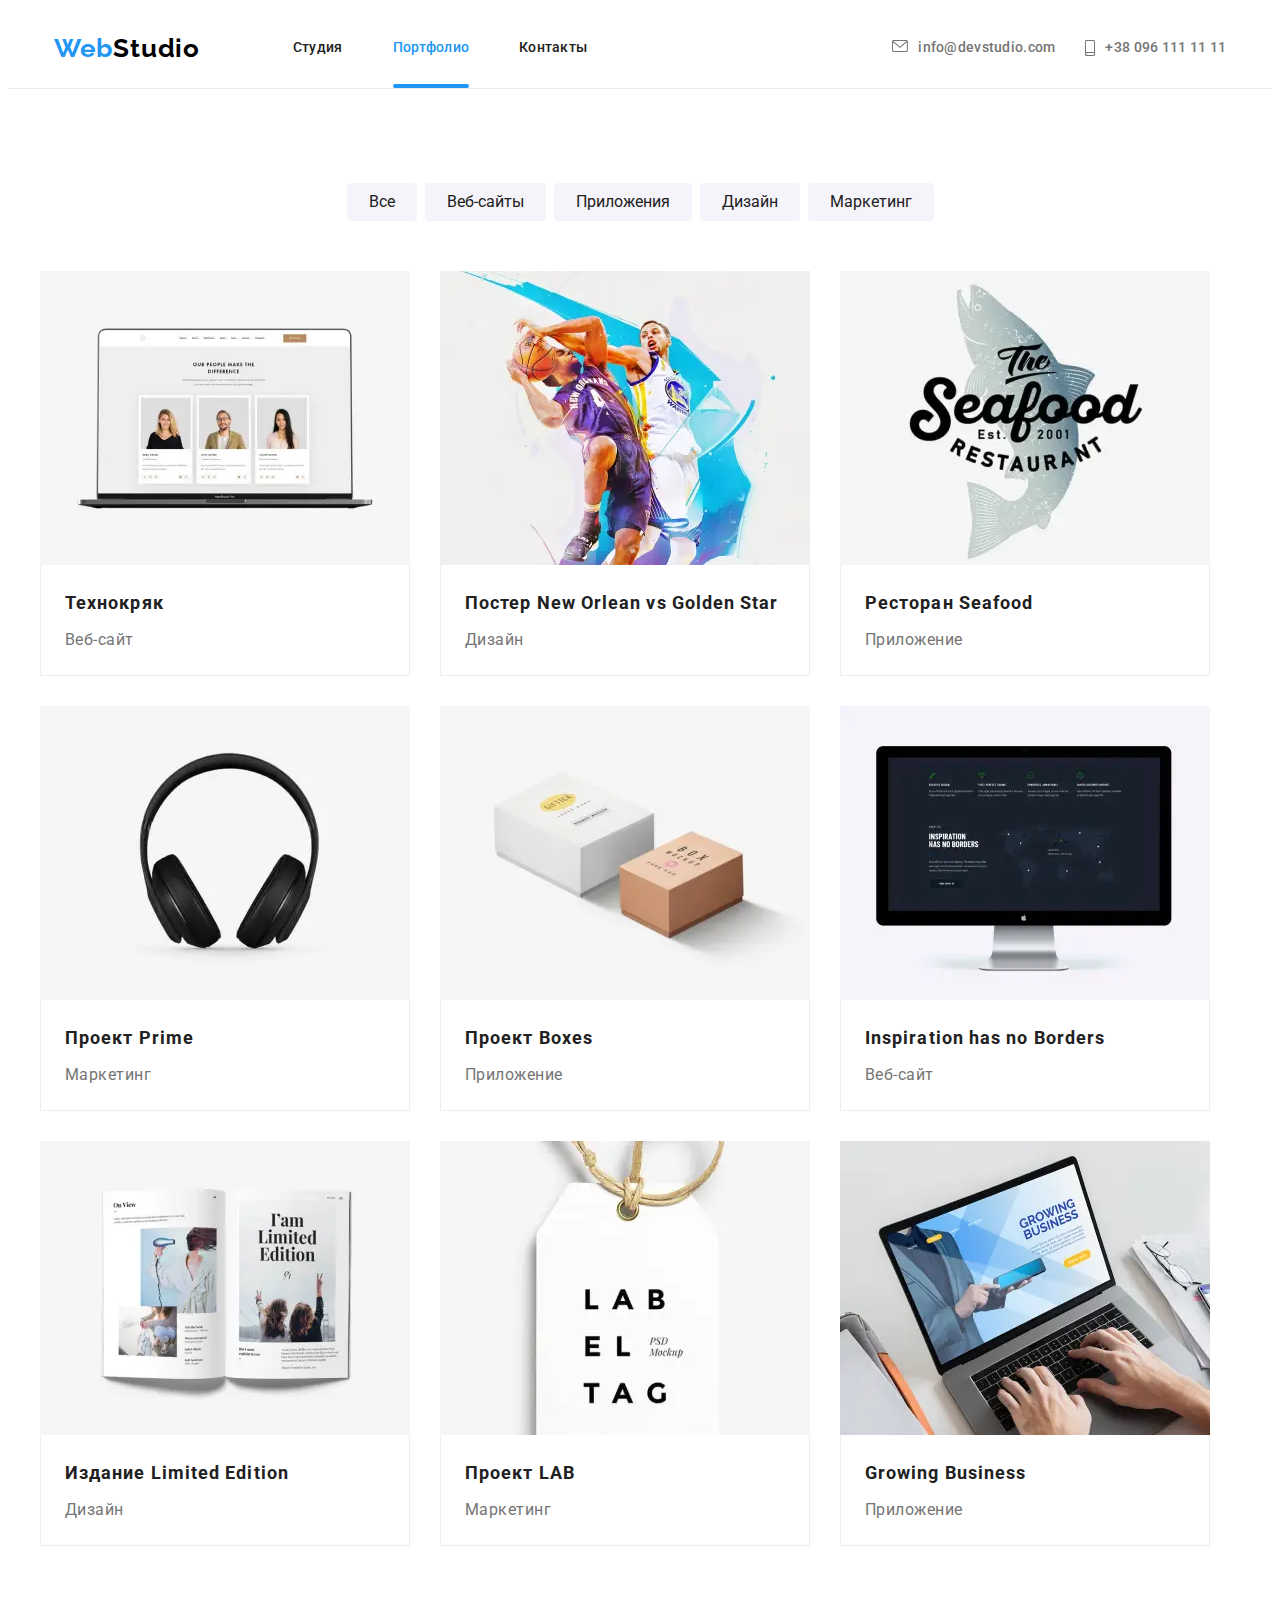
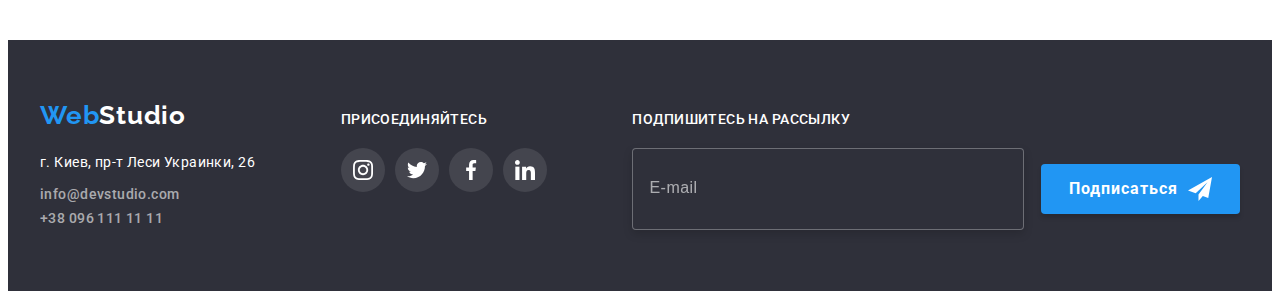
==== commit 800f7fc9: "Испарвляет ошибки" ====
--- a/portfolio.html
+++ b/portfolio.html
@@ -59,9 +59,9 @@
             </button>
 
             <ul class="mobile-menu__nav list">
-                <li class="mobile-menu__item"><a href="./index.html" class="mobile-menu__link mobile-menu__link-current ">Студия</a>
-                </li>
-                <li class="mobile-menu__item"><a href="./portfolio.html" class="mobile-menu__link">Портфолио</a>
+                <li class="mobile-menu__item"><a href="./index.html" class="mobile-menu__link">Студия</a>
+                </li>
+                <li class="mobile-menu__item"><a href="./portfolio.html" class="mobile-menu__link mobile-menu__link-current">Портфолио</a>
                 </li>
                 <li class="mobile-menu__item"><a href="" class="mobile-menu__link">Контакты</a></li>
             </ul>
--- a/css/main.min.css
+++ b/css/main.min.css
@@ -1 +1 @@
-:root{--primary-font: "Roboto", sans-serif;--secondary-font: "Raleway", sans-serif;--main-font-size: 14px;--secondary-font-size: 16px;--primary-text-color: #212121;--secondary-text-color: #757575;--h1-button-text-color: #ffffff;--accent-color: #2196f3;--background-color: #e5e5e5;--hero-footer-background: #2f303a;--radio-button-section-background: #f5f4fa;--border-color: #eeeeee;--icon-color: #afb1b8;--footer-contact-link-color: rgba(255, 255, 255, 0.6);--logo-top-color: #000000;--header-border-color: #ececec;--button-shadow: 0px 4px 4px rgba(0, 0, 0, 0.15);--transition-cubic: cubic-bezier(0.4, 0, 0.2, 1)}.visually-hidden{position:absolute !important;clip:rect(1px 1px 1px 1px);clip:rect(1px, 1px, 1px, 1px);padding:0 !important;border:0 !important;height:1px !important;width:1px !important;overflow:hidden}h1,h2,h3,h4,h5,h6,p{margin-top:0;margin-bottom:0}ul,ol{margin-bottom:0;margin-top:0;padding-left:0}img{display:block;max-width:100%;height:auto}.list{list-style-type:none}.link{text-decoration:none}body{font-family:var(--primary-font);font-size:var(--main-font-size);color:var(--background-color)}.flex-component{display:flex;align-items:center;justify-content:center}.margins-right:not(:last-child){margin-right:30px}.container{padding-left:15px;padding-right:15px}@media screen and (min-width: 480px){.container{width:480px;margin:0 auto}}@media screen and (min-width: 768px){.container{width:768px}}@media screen and (min-width: 1200px){.container{width:1200px}}.section{padding-top:60px;padding-bottom:60px}@media screen and (min-width: 1200px){.section{padding-top:94px;padding-bottom:94px}}.backdrop{position:fixed;left:0px;top:0px;width:100vw;height:100vh;background:rgba(0,0,0,.2);z-index:100;transition:opacity 250ms var(--transition-cubic),visibility 250ms var(--transition-cubic)}.backdrop.is-hidden{opacity:0;visibility:hidden;pointer-events:none}.logo{font-size:24px;line-height:1.17;font-weight:700;font-family:var(--secondary-font);letter-spacing:.03em;color:var(--accent-color)}@media screen and (min-width: 1200px){.logo{font-size:26px;line-height:1.19;font-weight:700}}.mobile-menu{position:fixed;top:0;left:0;width:100vw;height:100vw;overflow:auto;background-color:var(--h1-button-text-color);padding:48px 83px 48px 40px;opacity:0;visibility:hidden;pointer-events:none}.mobile-menu__close-btn{position:absolute;top:10px;right:15px;width:40px;height:40px;border:none;background-color:transparent;padding:11px}.mobile-menu__close-btn:hover,.mobile-menu__close-btn:focus{fill:var(--logo-top-color)}.mobile-menu.is-open{opacity:1;visibility:visible;pointer-events:auto;z-index:100;width:100vw;height:100%}.mobile-menu__icon-close{width:18px;height:18px}.mobile-menu__link{font-weight:500;font-size:40px;line-height:1.17;letter-spacing:.02rem;color:var(--primary-text-color);text-decoration:none}.mobile-menu__link:hover,.mobile-menu__link:focus{color:var(--accent-color)}.mobile-menu__link-current{font-weight:500;font-size:40px;line-height:1.17;letter-spacing:.02rem;color:var(--accent-color)}.mobile-menu__item:not(:last-child){margin-bottom:33px}.mobile-menu__contacts{margin-top:302px}.mobile-menu__contacts-link{font-weight:500;font-size:34px;line-height:1.17;letter-spacing:.02rem;color:var(--secondary-text-color)}.mobile-menu__contacts-link:hover,.mobile-menu__contacts-link:focus{color:var(--accent-color)}.mobile-menu__email{margin-top:32px}.mobile-menu__email{font-size:24px;line-height:1.16;letter-spacing:.02rem;margin-bottom:64px;color:var(--secondary-text-color)}.mobile-menu__social-list{display:flex}.mobile-menu__social-item:not(:last-child){margin-right:20px}.mobile-menu__social-item:not(:last-child) :not(:last-child):after{position:absolute;content:"yyy";width:22px;border:1px solid rgba(33,33,33,.2);transform:rotate(90deg)}.mobile-menu__social-links{position:relative;font-weight:500;font-size:18px;line-height:1.22;letter-spacing:.02rem;text-decoration:none;color:var(--accent-color)}.mobile-menu__social-links::after{position:absolute;content:"";width:22px;top:10px;border:1px solid rgba(33,33,33,.2);transform:rotate(90deg)}@media screen and (min-width: 768px){.mobile-menu{display:none}}.buttons{font-family:inherit;font-size:var(--secondary-font-size);border-radius:4px;transition:color 250ms var(--transition-cubic)}.buttons:hover,.buttons:focus{color:var(--accent-color)}.modal-btn{font-size:16px;line-height:1.94;font-weight:700;font-weight:bold;line-height:1.88;letter-spacing:.06em;padding:10px 32px;border-radius:4px;color:var(--h1-button-text-color);background:var(--accent-color);box-shadow:var(--button-shadow);border:none}.modal-btn:hover{cursor:pointer}.contact-form{display:flex;flex-direction:column;padding:40px}.contact-form__title{font-size:20px;line-height:1.5;font-weight:700;text-align:center;letter-spacing:.03em;color:var(--primary-text-color)}@media screen and (min-width: 1200px){.contact-form__title{font-size:20px;line-height:1.15;font-weight:700}}.contact-form__label{font-size:12px;line-height:1.17;font-weight:400;letter-spacing:.01em;margin-top:10px;color:var(--secondary-text-color)}.contact-form__input-wrapper{position:relative;display:block;margin-top:4px}.contact-form__input{width:100%;height:40px;padding-left:42px;border:1px solid rgba(33,33,33,.2);border-radius:4px}.contact-form .contact-form__input:focus{border:1px solid var(--accent-color);outline:none}.contact-form__icon{position:absolute;display:block;top:50%;left:12px;width:18px;height:18px;fill:var(--primary-text-color);transform:translateY(-50%)}.contact-form__input:focus+.contact-form__icon{fill:var(--accent-color)}.contact-form__textarea{width:100%;height:120px;padding:12px 16px;margin-top:4px;border:1px solid rgba(33,33,33,.2);border-radius:4px;resize:none}.contact-form__textarea:focus{border:1px solid var(--accent-color);outline:none}.contact-form__textarea:focus::-moz-placeholder{line-height:1.14;letter-spacing:.01em;color:rgba(117,117,117,.5)}.contact-form__textarea:focus:-ms-input-placeholder{line-height:1.14;letter-spacing:.01em;color:rgba(117,117,117,.5)}.contact-form__textarea:focus::placeholder{line-height:1.14;letter-spacing:.01em;color:rgba(117,117,117,.5)}.contact-form__checkbox-policy{position:relative;display:flex;font-size:12px;line-height:1.17;letter-spacing:.03em;margin-top:20px;margin-left:0;color:var(--secondary-text-color);cursor:pointer}@media screen and (min-width: 1200px){.contact-form__checkbox-policy{justify-content:center;align-items:center;font-size:14px;line-height:1.7}}.contact-form__checkbox-icon{width:16px;height:15px;margin-right:7px;fill:var(--primary-text-color);transition:fill 250ms var(--transition-cubic)}.contact-form__checkbox-policy:hover .contact-form__checkbox-icon{fill:var(--accent-color)}.contact-form__checkbox-icon-check{position:absolute;width:16px;height:15px;left:0;opacity:0;fill:var(--h1-button-text-color);transition:opacity 250ms var(--transition-cubic)}@media screen and (min-width: 1200px){.contact-form__checkbox-icon-check{left:16px}}.contact-form__checkbox-input:checked~.contact-form__checkbox-icon-check{fill:var(--accent-color);opacity:1;outline-color:var(--accent-color)}.contact-form__checkbox-policy-link{font-size:12px;line-height:1.17;letter-spacing:.03em;-webkit-text-decoration-line:underline;text-decoration-line:underline;color:var(--accent-color)}@media screen and (min-width: 1200px){.contact-form__checkbox-policy-link{line-height:1.7}}.contact-form__button{align-self:center;margin-top:30px}.modal{position:absolute;top:50%;left:50%;width:100%;height:100%;transform:translate(-50%, -50%);background-color:var(--h1-button-text-color);box-shadow:0px 1px 3px rgba(0,0,0,.12),0px 1px 1px rgba(0,0,0,.14),0px 2px 1px rgba(0,0,0,.2);border-radius:4px}@media screen and (min-width: 480px){.modal{width:450px;height:609px}}@media screen and (min-width: 1200px){.modal{width:528px;height:581px}}.modal__close{position:absolute;top:8px;right:8px;width:30px;height:30px;border-radius:50%;background-color:transparent;cursor:pointer;border:1px solid rgba(0,0,0,.1);transition:fill 250ms var(--transition-cubic)}.modal__close:hover,.modal__close:focus{fill:var(--accent-color)}@media screen and (min-width: 1200px){.contacts__list:not(:last-child){margin-right:30px}}.contacts__link{font-size:14px;line-height:1.14;font-weight:500;transition:color 250ms var(--transition-cubic),fill 250ms var(--transition-cubic)}.contacts__link:hover,.contacts__link:focus{color:var(--accent-color)}.social-list__item{display:flex;justify-content:space-between;align-items:center}.social-list__item:not(:last-child){margin-right:10px}.social-list__link{width:44px;height:44px;border-radius:50%;transition:background-color 250ms var(--transition-cubic)}.social-list__link:hover,.social-list__link:focus{background-color:var(--accent-color)}.social-list__icon{width:20px;height:20px;fill:var(--icon-color);transition:fill 250ms var(--transition-cubic)}.social-list__link:hover .social-list__icon,.social-list__link:focus .social-list__icon{fill:var(--h1-button-text-color)}.title{font-size:28px;line-height:1.18;font-weight:700;letter-spacing:.03em;text-align:center}.title_color{color:var(--primary-text-color)}@media screen and (min-width: 1200px){.desktop-title{font-size:36px;line-height:1.17;font-weight:700}}.mailing-form{display:flex;align-items:center;margin-top:20px;position:relative}@media screen and (max-width: 1199px){.mailing-form{flex-direction:column}}.mailing-form__input{width:450px;padding:15px 16px;color:var(--h1-button-text-color);background-color:var(--hero-footer-background);border:1px solid rgba(255,255,255,.3);filter:drop-shadow(0px 4px 4px rgba(0, 0, 0, 0.15));border-radius:4px}.mailing-form__input::-moz-placeholder{font-size:16px;line-height:1.25;font-weight:400;letter-spacing:.03em;color:rgba(255,255,255,.6)}.mailing-form__input:-ms-input-placeholder{font-size:16px;line-height:1.25;font-weight:400;letter-spacing:.03em;color:rgba(255,255,255,.6)}.mailing-form__input::placeholder{font-size:16px;line-height:1.25;font-weight:400;letter-spacing:.03em;color:rgba(255,255,255,.6)}@media screen and (min-width: 1200px){.mailing-form__input{width:358px;height:50px}}@media screen and (min-width: 1200px){.mailing-form__input{margin-right:12px}}.mailing-form__button{padding:10px 28px}@media screen and (max-width: 1199px){.mailing-form__button{margin-top:20px}}.mailing-form__icon{width:24px;height:24px;margin-left:10px;fill:var(--h1-button-text-color)}.header{border-bottom:1px solid var(--header-border-color);background-color:var(--h1-button-text-color)}.header__mobile-menu-btn{width:40px;height:40px;background-color:transparent;border:none;padding:12px 8px}@media screen and (min-width: 768px){.header__mobile-menu-btn{display:none}}.header__mobile-menu-icon{width:20px;height:16px;fill:var(--logo-top-color)}.header__mobile-menu-icon:hover,.header__mobile-menu-icon:focus{fill:var(--accent-text-color)}@media screen and (max-width: 767px){.header__container{justify-content:space-between;padding-top:10px;padding-bottom:10px}}.header__nav{display:flex;align-items:center}.header__logo_color{color:var(--logo-top-color)}.header__logo_margin_right{margin-right:88px}@media screen and (min-width: 1200px){.header__logo_margin_right{margin-right:93px}}.header__contacts-link{letter-spacing:.02em;color:var(--secondary-text-color)}@media(min-width: 768px)and (max-width: 1199px){.header__contacts-link{font-size:12px;line-height:1.17}}@media screen and (max-width: 767px){.menu{display:none}}@media screen and (min-width: 767px){.menu{margin-right:84px}}@media screen and (min-width: 1200px){.menu{margin-right:305px}}.menu__item:not(:last-child){margin-right:50px}.menu__item .link.current{color:var(--accent-color)}.menu__link{position:relative;display:block;font-weight:500;line-height:1.14;letter-spacing:.02em;padding:32px 0;color:var(--primary-text-color);transition:color 250ms var(--transition-cubic)}.menu__link:hover,.menu__link:focus{color:var(--accent-color)}.menu__link.current::after{content:"";position:absolute;display:block;width:100%;height:4px;margin-top:28px;background-color:var(--accent-color);border-radius:2px}.header__contacts{display:none}@media screen and (min-width: 768px){.header__contacts{display:block}}@media screen and (min-width: 1200px){.header__contacts{display:flex;justify-content:center;align-items:center}}.contacts__icon{margin-right:8px;fill:currentColor}@media screen and (min-width: 1200px){.contacts__icon{margin-right:10px}}.contacts__icon-email_size{width:14px;height:10px}@media screen and (min-width: 1200px){.contacts__icon-email_size{width:16px;height:12px}}.contacts__icon-tel_size{width:10px;height:14px}@media screen and (min-width: 1200px){.contacts__icon-tel_size{width:10px;height:16px}}.contacts__link:hover .contacts__icon,.contacts__link:focus .contacts__icon{fill:var(--accent-color)}.hero{background:var(--hero-footer-background)}.hero__container{flex-direction:column}.hero-background{width:100%;min-width:280px;height:400px;margin-left:auto;margin-right:auto;padding-top:118px;padding-bottom:118px;background-image:linear-gradient(rgba(47, 48, 58, 0.4), rgba(47, 48, 58, 0.4)),url(../images/hero-bg/hero-image-mob.jpg);background-repeat:no-repeat;background-position:center;background-size:cover}@media(min-device-pixel-ratio: 2),(-webkit-min-device-pixel-ratio: 2),(min-resolution: 192dpi),(min-resolution: 2dppx){.hero-background{background-image:linear-gradient(HeroBackgroundGradient, rgba(47, 48, 58, 0.4)),url(../images/hero-bg/hero-image-mob@2x.jpg)}}@media screen and (min-width: 768px){.hero-background{background-image:linear-gradient(HeroBackgroundGradient, rgba(47, 48, 58, 0.4)),url(../images/hero-bg/hero-image-tablet.jpg);height:400px}}@media(min-device-pixel-ratio: 2)and (min-width: 768px),(-webkit-min-device-pixel-ratio: 2)and (min-width: 768px),(min-resolution: 192dpi)and (min-width: 768px),(min-resolution: 2dppx)and (min-width: 768px){.hero-background{background-image:linear-gradient(HeroBackgroundGradient, rgba(47, 48, 58, 0.4)),url(../images/hero-bg/hero-image-tablet@2x.jpg)}}@media screen and (min-width: 1200px){.hero-background{background-image:linear-gradient(HeroBackgroundGradient, rgba(47, 48, 58, 0.4)),url(../images/hero-bg/hero-image-desktop.jpg);height:600px;max-width:1600px;padding-top:200px;padding-bottom:200px}}@media(min-device-pixel-ratio: 2)and (min-width: 1200px),(-webkit-min-device-pixel-ratio: 2)and (min-width: 1200px),(min-resolution: 192dpi)and (min-width: 1200px),(min-resolution: 2dppx)and (min-width: 1200px){.hero-background{background-image:linear-gradient(HeroBackgroundGradient, rgba(47, 48, 58, 0.4)),url(../images/hero-bg/hero-image-desktop@2x.jpg)}}.hero__title{font-size:26px;line-height:1.62;font-weight:900;text-align:center;letter-spacing:.06em;text-transform:uppercase;color:var(--h1-button-text-color)}@media screen and (min-width: 1200px){.hero__title{font-size:44px;line-height:1.36;font-weight:900;width:696px;margin:0 auto}}.hero__modal-btn_margin_top{margin-top:30px}.advantages__list{display:flex;flex-wrap:wrap}@media screen and (min-width: 768px){.advantages__list{margin-right:-30px;margin-bottom:-30px}}@media screen and (max-width: 767px){.advantages__item:not(:last-child){margin-bottom:30px}}@media screen and (min-width: 768px){.advantages__item{margin-right:30px;margin-bottom:30px}}@media screen and (min-width: 768px){.advantages__item{flex-wrap:wrap;flex-basis:calc((100% - 60px) / 2)}}@media screen and (min-width: 1200px){.advantages__item{flex-basis:calc((100% - 120px) / 4)}}.advantages__icon-box{height:120px;background:var(--radio-button-section-background);border-radius:4px}@media screen and (min-width: 480px){.advantages__icon-box{width:450px;height:120px}}@media screen and (min-width: 768px){.advantages__icon-box{width:354px;height:120px}}@media screen and (min-width: 1200px){.advantages__icon-box{width:270px;height:120px}}.advantages__icon{width:70px;height:70px}.advantages__suptitle{margin-top:30px;font-size:var(--main-font-size);line-height:1.14;letter-spacing:.03em;text-transform:uppercase}@media screen and (max-width: 767px){.advantages__suptitle{text-align:center}}.advantages__text{line-height:1.7;letter-spacing:.03em;margin-top:10px;color:var(--secondary-text-color)}@media screen and (max-width: 1199px){.task{display:none !important}}.task_padding_bottom{padding-bottom:94px}.task__list{display:flex;flex-wrap:wrap;justify-content:center;margin-left:auto;margin-right:auto;margin-top:50px}.task__item{position:relative;width:370px;z-index:-1}.task__thumb{position:absolute;width:100%;height:70px;bottom:0;background-color:rgba(47,48,58,.8)}.task__thumb-description{line-height:1.14;letter-spacing:.03em;text-transform:uppercase;color:var(--h1-button-text-color)}.team{background:var(--radio-button-section-background)}.team__title_margin_botom{margin-bottom:30px}@media screen and (min-width: 1200px){.team__title_margin_botom{margin-bottom:50px}}.team__list{flex-wrap:wrap;margin-left:-30px;margin-top:-30px}.team__item{width:450px;margin-left:30px;margin-top:30px;background-color:var(--h1-button-text-color);box-shadow:0px 1px 3px rgba(0,0,0,.12),0px 1px 1px rgba(0,0,0,.14),0px 2px 1px rgba(0,0,0,.2);border-radius:0px 0px 4px 4px}@media screen and (min-width: 768px){.team__item{width:354px}}@media screen and (min-width: 1200px){.team__item{width:270px}}.team__card-description-box{padding-top:30px;padding-bottom:30px}@media screen and (max-width: 1199px){.team__card-description-box{padding-bottom:24px}}.team__text{font-size:var(--secondary-font-size);line-height:1.19;text-align:center;letter-spacing:.03em}.team__suptitle{font-weight:500}.team__description{margin-top:10px;color:var(--secondary-text-color)}.team__social-list_margin{margin-top:16px}.team__picture-size{width:450px}.clients__list_margin{margin-top:30px}@media screen and (min-width: 1200px){.clients__list_margin{margin-top:50px}}.clients__list{display:grid;grid-template-columns:repeat(1, 100%);gap:30px;justify-content:center;align-items:center}@media screen and (min-width: 480px){.clients__list{display:grid;grid-template-columns:repeat(2, 210px);gap:30px}}@media screen and (min-width: 768px){.clients__list{grid-template-columns:repeat(3, 226px)}}@media screen and (min-width: 1200px){.clients__list{grid-template-columns:repeat(6, 170px)}}@media screen and (max-width: 479px){.clients__item{display:flex;justify-content:center}}.clients__link{width:100%;height:92px;border:1px solid var(--icon-color);border-radius:4px;transition:border-color 250ms var(--transition-cubic)}@media screen and (min-width: 1200px){.clients__link{width:170px}}.clients__link:hover,.clients__link:focus{border-color:var(--accent-color)}@media screen and (max-width: 767px){.clients__link{width:210px}}.clients__icon{width:100%;fill:var(--icon-color);transition:fill 250ms var(--transition-cubic)}.clients__link:hover .clients__icon,.clients__link:focus .clients__icon{fill:var(--accent-color)}.footer{padding-left:15px;padding-right:15px;padding-top:60px;padding-bottom:60px;background:var(--hero-footer-background)}@media screen and (max-width: 480px){.footer{width:480px}}.footer__container{padding-left:15px;padding-right:15px;display:block;margin-left:auto;margin-right:auto}@media screen and (max-width: 767px){.footer__container{width:450px;flex-direction:column;align-items:center}}@media screen and (min-width: 768px){.footer__container{display:flex;flex-wrap:wrap;justify-content:center;align-items:baseline;padding-left:89px;padding-right:76px}}@media screen and (min-width: 1200px){.footer__container{flex-wrap:nowrap}}@media(min-width: 768px)and (max-width: 1199px){.footer__logo{margin-right:165px}}.footer__logo_color{color:var(--h1-button-text-color)}@media screen and (max-width: 1199px){.footer__address-section{text-align:center}}.footer__address-box{margin-top:20px;margin-right:0;font-style:normal}@media screen and (min-width: 768px){.footer__address-box{margin-right:165px;margin-bottom:60px}}@media screen and (min-width: 1200px){.footer__address-box{margin-bottom:0}}.footer__address-item{margin-top:8px}@media screen and (min-width: 1200px){.footer__address-item{margin-top:9px}}.footer__address-text{line-height:1.7;letter-spacing:.03em;color:var(--h1-button-text-color)}.footer__contact-links{line-height:1.7;letter-spacing:.03em;color:var(--footer-contact-link-color)}.footer__social-list_margins{margin-top:20px}@media screen and (min-width: 1200px){.footer__social-list_margins{margin-right:93px}}.footer__social-link_bgcolor{background-color:rgba(255,255,255,.1)}.footer__social-icon_color{fill:var(--h1-button-text-color)}.footer__box-text{line-height:1.14;letter-spacing:.03em;text-transform:uppercase;color:var(--h1-button-text-color)}@media screen and (max-width: 1199px){.footer__box-text{text-align:center}}@media screen and (max-width: 767px){.footer__box-text{text-align:center;margin-top:60px}}@media screen and (max-width: 480px){.portfolio{width:100%}}.portfolio__box{display:flex;flex-direction:column}.portfolio__radio-buttons-list{display:flex;flex-wrap:wrap}@media screen and (min-width: 768px){.portfolio__radio-buttons-list{justify-content:center}}.portfolio__radio-buttons-item:not(:last-child){margin-right:8px}.portfolio__radio-buttons-item:nth-of-type(n + 4){margin-top:15px}@media screen and (min-width: 768px){.portfolio__radio-buttons-item{justify-content:center}.portfolio__radio-buttons-item:nth-of-type(n + 4){margin-top:0px}}.portfolio__buttons{cursor:pointer;line-height:1.63;padding:6px 22px;background:var(--radio-button-section-background);border:none;color:var(--primary-text-color);transition:color 250ms var(--transition-cubic),background-color 250ms var(--transition-cubic),box-shadow 250ms var(--transition-cubic)}.portfolio__buttons:hover,.portfolio__buttons:focus{background-color:var(--accent-color);color:var(--h1-button-text-color);box-shadow:0px 3px 1px rgba(0,0,0,.1),0px 1px 2px rgba(0,0,0,.08),0px 2px 2px rgba(0,0,0,.12);border-radius:4px}.portfolio__card-list{display:flex;flex-wrap:wrap;margin-top:40px}@media screen and (min-width: 768px){.portfolio__card-list{flex-basis:calc((100% - 45px) / 2);margin-top:30px}}@media screen and (min-width: 1200px){.portfolio__card-list{flex-basis:calc((100% - 60px) / 3);margin-top:50px}}.portfolio__card-item{position:relative;width:450px;margin-right:0;transition:box-shadow 250ms var(--transition-cubic),background-color 250ms var(--transition-cubic)}.portfolio__card-item:not(:last-child){margin-bottom:30px}@media screen and (min-width: 768px){.portfolio__card-item{width:354px;margin-right:30px}}@media screen and (min-width: 1200px){.portfolio__card-item{width:370px}}@media(min-width: 767px)and (max-width: 1200px){.portfolio__card-item:nth-child(2n){margin-right:0}}@media screen and (min-width: 1200px){.portfolio__card-item:nth-child(3n){margin-right:0}}@media(min-width: 767px)and (max-width: 1200px){.portfolio__card-item:nth-last-child(-n+1){margin-bottom:0}}@media screen and (min-width: 1200px){.portfolio__card-item:nth-last-child(-n+3){margin-bottom:0}}.portfolio__card-item:hover,.portfolio__card-item:focus{background-color:var(--h1-button-text-color);box-shadow:0px 1px 1px rgba(0,0,0,.12),0px 4px 4px rgba(0,0,0,.06),1px 4px 6px rgba(0,0,0,.16)}@media screen and (max-width: 767px){.portfolio__image{width:450px}}.portfolio__card-link{height:100%;display:flex;flex-direction:column}.portfolio__img-wrapper{position:relative;overflow:hidden}.portfolio__overlay{position:absolute;top:0;bottom:0;width:100%;height:294px;font-size:18px;line-height:1.56;letter-spacing:.03em;padding:63px 24px;overflow:auto;margin-top:0;margin-bottom:0;color:var(--h1-button-text-color);background-color:rgba(33,150,243,.9);transform:translateY(100%);transition:transform 250ms var(--transition-cubic)}.portfolio__card-link:hover .portfolio__overlay,.portfolio__card-link:focus .portfolio__overlay{transform:translateY(0%)}.portfolio__card-description-box{flex-grow:1;padding:20px 24px;border:1px solid var(--border-color);border-top:none}.portfolio__card-title{font-size:18px;line-height:2;font-weight:700;letter-spacing:.06em;color:var(--primary-text-color)}.portfolio__card-text{margin-top:4px;font-size:var(--secondary-font-size);line-height:1.87;letter-spacing:.03em;color:var(--secondary-text-color)}/*# sourceMappingURL=main.min.css.map */+:root{--primary-font: "Roboto", sans-serif;--secondary-font: "Raleway", sans-serif;--main-font-size: 14px;--secondary-font-size: 16px;--primary-text-color: #212121;--secondary-text-color: #757575;--h1-button-text-color: #ffffff;--accent-color: #2196f3;--background-color: #e5e5e5;--hero-footer-background: #2f303a;--radio-button-section-background: #f5f4fa;--border-color: #eeeeee;--icon-color: #afb1b8;--footer-contact-link-color: rgba(255, 255, 255, 0.6);--logo-top-color: #000000;--header-border-color: #ececec;--button-shadow: 0px 4px 4px rgba(0, 0, 0, 0.15);--transition-cubic: cubic-bezier(0.4, 0, 0.2, 1)}.visually-hidden{position:absolute !important;clip:rect(1px 1px 1px 1px);clip:rect(1px, 1px, 1px, 1px);padding:0 !important;border:0 !important;height:1px !important;width:1px !important;overflow:hidden}h1,h2,h3,h4,h5,h6,p{margin-top:0;margin-bottom:0}ul,ol{margin-bottom:0;margin-top:0;padding-left:0}img{display:block;max-width:100%;height:auto}.list{list-style-type:none}.link{text-decoration:none}body{font-family:var(--primary-font);font-size:var(--main-font-size);color:var(--background-color)}.flex-component{display:flex;align-items:center;justify-content:center}.margins-right:not(:last-child){margin-right:30px}.container{padding-left:15px;padding-right:15px}@media screen and (min-width: 480px){.container{width:480px;margin:0 auto}}@media screen and (min-width: 768px){.container{width:768px}}@media screen and (min-width: 1200px){.container{width:1200px}}.section{padding-top:60px;padding-bottom:60px}@media screen and (min-width: 1200px){.section{padding-top:94px;padding-bottom:94px}}.backdrop{position:fixed;left:0px;top:0px;width:100vw;height:100vh;background:rgba(0,0,0,.2);z-index:100;transition:opacity 250ms var(--transition-cubic),visibility 250ms var(--transition-cubic)}.backdrop.is-hidden{opacity:0;visibility:hidden;pointer-events:none}.logo{font-size:24px;line-height:1.17;font-weight:700;font-family:var(--secondary-font);letter-spacing:.03em;color:var(--accent-color)}@media screen and (min-width: 1200px){.logo{font-size:26px;line-height:1.19;font-weight:700}}.mobile-menu{position:fixed;top:0;left:0;width:100vw;height:100vw;overflow:auto;background-color:var(--h1-button-text-color);padding:40px 0 48px 40px;opacity:0;visibility:hidden;pointer-events:none}@media screen and (min-width: 768px){.mobile-menu{display:none}}.mobile-menu__close-btn{position:absolute;top:10px;right:15px;width:40px;height:40px;border:none;background-color:transparent;padding:11px}.mobile-menu__close-btn:hover,.mobile-menu__close-btn:focus{fill:var(--logo-top-color)}.mobile-menu__close-btn.is-open{opacity:1;visibility:visible;pointer-events:auto;z-index:100}.mobile-menu__close-btn__icon-close{width:18px;height:18px}.mobile-menu__close-btn__link{font-weight:500;font-size:40px;line-height:1.17;letter-spacing:.02rem;color:var(--primary-text-color);text-decoration:none}.mobile-menu__close-btn__link:hover,.mobile-menu__close-btn__link:focus{color:var(--accent-color)}.mobile-menu__close-btn__link-current{font-weight:500;font-size:40px;line-height:1.17;letter-spacing:.02rem;color:var(--accent-color)}.mobile-menu__close-btn__item:not(:last-child){margin-bottom:33px}.mobile-menu__close-btn__contacts{margin-top:302px}.mobile-menu__close-btn__contacts-link{font-weight:500;letter-spacing:.02rem}.mobile-menu__close-btn .mobile-menu__phone-color{font-size:34px;line-height:1.17;color:var(--accent-color)}.mobile-menu__close-btn__email{font-size:24px;line-height:1.16;margin-top:32px;margin-bottom:64px;color:var(--secondary-text-color)}.mobile-menu__close-btn__social-list{display:flex}.mobile-menu__close-btn__social-item:not(:last-child){margin-right:20px}.mobile-menu__close-btn__social-links{position:relative;font-weight:500;font-size:18px;line-height:1.22;letter-spacing:.02rem;text-decoration:none;color:var(--accent-color)}.mobile-menu__after::after{position:absolute;content:"";width:22px;top:10px;border:1px solid rgba(33,33,33,.2);transform:rotate(90deg)}.buttons{font-family:inherit;font-size:var(--secondary-font-size);border-radius:4px;transition:color 250ms var(--transition-cubic)}.buttons:hover,.buttons:focus{color:var(--accent-color)}.modal-btn{font-size:16px;line-height:1.94;font-weight:700;font-weight:bold;line-height:1.88;letter-spacing:.06em;padding:10px 32px;border-radius:4px;color:var(--h1-button-text-color);background:var(--accent-color);box-shadow:var(--button-shadow);border:none}.modal-btn:hover{cursor:pointer}.contact-form{display:flex;flex-direction:column;padding:40px}.contact-form__title{font-size:20px;line-height:1.5;font-weight:700;text-align:center;letter-spacing:.03em;color:var(--primary-text-color)}@media screen and (min-width: 1200px){.contact-form__title{font-size:20px;line-height:1.15;font-weight:700}}.contact-form__label{font-size:12px;line-height:1.17;font-weight:400;letter-spacing:.01em;margin-top:10px;color:var(--secondary-text-color)}.contact-form__input-wrapper{position:relative;display:block;margin-top:4px}.contact-form__input{width:100%;height:40px;padding-left:42px;border:1px solid rgba(33,33,33,.2);border-radius:4px}.contact-form .contact-form__input:focus{border:1px solid var(--accent-color);outline:none}.contact-form__icon{position:absolute;display:block;top:50%;left:12px;width:18px;height:18px;fill:var(--primary-text-color);transform:translateY(-50%)}.contact-form__input:focus+.contact-form__icon{fill:var(--accent-color)}.contact-form__textarea{width:100%;height:120px;padding:12px 16px;margin-top:4px;border:1px solid rgba(33,33,33,.2);border-radius:4px;resize:none}.contact-form__textarea:focus{border:1px solid var(--accent-color);outline:none}.contact-form__textarea:focus::-moz-placeholder{line-height:1.14;letter-spacing:.01em;color:rgba(117,117,117,.5)}.contact-form__textarea:focus:-ms-input-placeholder{line-height:1.14;letter-spacing:.01em;color:rgba(117,117,117,.5)}.contact-form__textarea:focus::placeholder{line-height:1.14;letter-spacing:.01em;color:rgba(117,117,117,.5)}.contact-form__checkbox-policy{position:relative;display:flex;font-size:12px;line-height:1.17;letter-spacing:.03em;margin-top:20px;margin-left:0;color:var(--secondary-text-color);cursor:pointer}@media screen and (min-width: 1200px){.contact-form__checkbox-policy{justify-content:center;align-items:center;font-size:14px;line-height:1.7}}.contact-form__checkbox-icon{width:16px;height:15px;margin-right:7px;fill:var(--primary-text-color);transition:fill 250ms var(--transition-cubic)}.contact-form__checkbox-policy:hover .contact-form__checkbox-icon{fill:var(--accent-color)}.contact-form__checkbox-icon-check{position:absolute;width:16px;height:15px;left:0;opacity:0;fill:var(--h1-button-text-color);transition:opacity 250ms var(--transition-cubic)}@media screen and (min-width: 1200px){.contact-form__checkbox-icon-check{left:16px}}.contact-form__checkbox-input:checked~.contact-form__checkbox-icon-check{fill:var(--accent-color);opacity:1;outline-color:var(--accent-color)}.contact-form__checkbox-policy-link{font-size:12px;line-height:1.17;letter-spacing:.03em;-webkit-text-decoration-line:underline;text-decoration-line:underline;color:var(--accent-color)}@media screen and (min-width: 1200px){.contact-form__checkbox-policy-link{line-height:1.7}}.contact-form__button{align-self:center;margin-top:30px}.modal{position:absolute;top:50%;left:50%;width:100%;height:100%;transform:translate(-50%, -50%);background-color:var(--h1-button-text-color);box-shadow:0px 1px 3px rgba(0,0,0,.12),0px 1px 1px rgba(0,0,0,.14),0px 2px 1px rgba(0,0,0,.2);border-radius:4px}@media screen and (min-width: 480px){.modal{width:450px;height:609px}}@media screen and (min-width: 1200px){.modal{width:528px;height:581px}}.modal__close{position:absolute;top:8px;right:8px;width:30px;height:30px;border-radius:50%;background-color:transparent;cursor:pointer;border:1px solid rgba(0,0,0,.1);transition:fill 250ms var(--transition-cubic)}.modal__close:hover,.modal__close:focus{fill:var(--accent-color)}.contacts__list{margin-top:8px}@media screen and (min-width: 1200px){.contacts__list:not(:last-child){margin-right:30px}}@media screen and (min-width: 1200px){.contacts__list{margin-top:0}}.contacts__link{font-size:14px;line-height:1.14;font-weight:500;transition:color 250ms var(--transition-cubic),fill 250ms var(--transition-cubic)}.contacts__link:hover,.contacts__link:focus{color:var(--accent-color)}@media screen and (min-width: 1200px){.contacts__footer-margin-top{margin-top:10px}}.social-list__item{display:flex;justify-content:space-between;align-items:center}.social-list__item:not(:last-child){margin-right:10px}.social-list__link{width:44px;height:44px;border-radius:50%;transition:background-color 250ms var(--transition-cubic)}.social-list__link:hover,.social-list__link:focus{background-color:var(--accent-color)}.social-list__icon{width:20px;height:20px;fill:var(--icon-color);transition:fill 250ms var(--transition-cubic)}.social-list__link:hover .social-list__icon,.social-list__link:focus .social-list__icon{fill:var(--h1-button-text-color)}.title{font-size:28px;line-height:1.18;font-weight:700;letter-spacing:.03em;text-align:center}.title_color{color:var(--primary-text-color)}@media screen and (min-width: 1200px){.desktop-title{font-size:36px;line-height:1.17;font-weight:700}}.mailing-form{display:flex;align-items:center;margin-top:20px;position:relative}@media screen and (max-width: 1199px){.mailing-form{flex-direction:column}}.mailing-form__input{width:450px;padding:15px 16px;color:var(--h1-button-text-color);background-color:var(--hero-footer-background);border:1px solid rgba(255,255,255,.3);filter:drop-shadow(0px 4px 4px rgba(0, 0, 0, 0.15));border-radius:4px}.mailing-form__input::-moz-placeholder{font-size:16px;line-height:1.25;font-weight:400;letter-spacing:.03em;color:rgba(255,255,255,.6)}.mailing-form__input:-ms-input-placeholder{font-size:16px;line-height:1.25;font-weight:400;letter-spacing:.03em;color:rgba(255,255,255,.6)}.mailing-form__input::placeholder{font-size:16px;line-height:1.25;font-weight:400;letter-spacing:.03em;color:rgba(255,255,255,.6)}@media screen and (min-width: 1200px){.mailing-form__input{width:358px;height:50px}}@media screen and (min-width: 1200px){.mailing-form__input{margin-right:17px}}.mailing-form__button{padding:10px 28px}@media screen and (max-width: 1199px){.mailing-form__button{margin-top:20px}}.mailing-form__icon{width:24px;height:24px;margin-left:10px;fill:var(--h1-button-text-color)}.header{border-bottom:1px solid var(--header-border-color);background-color:var(--h1-button-text-color)}.header__mobile-menu-btn{width:40px;height:40px;background-color:transparent;border:none;padding:12px 8px}@media screen and (min-width: 768px){.header__mobile-menu-btn{display:none}}.header__mobile-menu-icon{width:20px;height:16px;fill:var(--logo-top-color)}.header__mobile-menu-icon:hover,.header__mobile-menu-icon:focus{fill:var(--accent-text-color)}@media screen and (max-width: 767px){.header__container{justify-content:space-between;padding-top:10px;padding-bottom:10px}}.header__nav{display:flex;align-items:center}.header__logo_color{color:var(--logo-top-color)}.header__logo_margin_right{margin-right:88px}@media screen and (min-width: 1200px){.header__logo_margin_right{margin-right:93px}}.header__contacts-link{display:flex;letter-spacing:.02em;color:var(--secondary-text-color)}@media(min-width: 768px)and (max-width: 1199px){.header__contacts-link{font-size:12px;line-height:1.17}}@media screen and (max-width: 767px){.menu{display:none}}@media screen and (min-width: 767px){.menu{margin-right:84px}}@media screen and (min-width: 1200px){.menu{margin-right:305px}}.menu__item:not(:last-child){margin-right:50px}.menu__item .link.current{color:var(--accent-color)}.menu__link{position:relative;display:block;font-weight:500;line-height:1.14;letter-spacing:.02em;padding:32px 0;color:var(--primary-text-color);transition:color 250ms var(--transition-cubic)}.menu__link:hover,.menu__link:focus{color:var(--accent-color)}.menu__link.current::after{content:"";position:absolute;display:block;width:100%;height:4px;margin-top:28px;background-color:var(--accent-color);border-radius:2px}.header__contacts{display:none}@media screen and (min-width: 768px){.header__contacts{display:block}}@media screen and (min-width: 1200px){.header__contacts{display:flex;justify-content:center;align-items:center}}.contacts__icon{margin-right:8px;fill:currentColor}@media screen and (min-width: 1200px){.contacts__icon{margin-right:10px}}.contacts__icon-email_size{width:14px;height:10px}@media screen and (min-width: 1200px){.contacts__icon-email_size{width:16px;height:12px}}.contacts__icon-tel_size{width:10px;height:14px}@media screen and (min-width: 1200px){.contacts__icon-tel_size{width:10px;height:16px}}.contacts__link:hover .contacts__icon,.contacts__link:focus .contacts__icon{fill:var(--accent-color)}.hero{background:var(--hero-footer-background)}.hero__container{flex-direction:column}.hero-background{width:100%;min-width:280px;height:400px;margin-left:auto;margin-right:auto;padding-top:118px;padding-bottom:118px;background-image:linear-gradient(rgba(47, 48, 58, 0.4), rgba(47, 48, 58, 0.4)),url(../images/hero-bg/hero-image-mob.jpg);background-repeat:no-repeat;background-position:center;background-size:cover}@media(min-device-pixel-ratio: 2),(-webkit-min-device-pixel-ratio: 2),(min-resolution: 192dpi),(min-resolution: 2dppx){.hero-background{background-image:linear-gradient(rgba(47, 48, 58, 0.4), rgba(47, 48, 58, 0.4)),url(../images/hero-bg/hero-image-mob@2x.jpg)}}@media screen and (min-width: 768px){.hero-background{background-image:linear-gradient(rgba(47, 48, 58, 0.4), rgba(47, 48, 58, 0.4)),url(../images/hero-bg/hero-image-tablet.jpg);height:400px}}@media(min-device-pixel-ratio: 2)and (min-width: 768px),(-webkit-min-device-pixel-ratio: 2)and (min-width: 768px),(min-resolution: 192dpi)and (min-width: 768px),(min-resolution: 2dppx)and (min-width: 768px){.hero-background{background-image:linear-gradient(rgba(47, 48, 58, 0.4), rgba(47, 48, 58, 0.4)),url(../images/hero-bg/hero-image-tablet@2x.jpg)}}@media screen and (min-width: 1200px){.hero-background{background-image:linear-gradient(rgba(47, 48, 58, 0.4), rgba(47, 48, 58, 0.4)),url(../images/hero-bg/hero-image-desktop.jpg);height:600px;max-width:1600px;padding-top:200px;padding-bottom:200px}}@media(min-device-pixel-ratio: 2)and (min-width: 1200px),(-webkit-min-device-pixel-ratio: 2)and (min-width: 1200px),(min-resolution: 192dpi)and (min-width: 1200px),(min-resolution: 2dppx)and (min-width: 1200px){.hero-background{background-image:linear-gradient(rgba(47, 48, 58, 0.4), rgba(47, 48, 58, 0.4)),url(../images/hero-bg/hero-image-desktop@2x.jpg)}}.hero__title{font-size:26px;line-height:1.62;font-weight:900;text-align:center;letter-spacing:.06em;text-transform:uppercase;color:var(--h1-button-text-color)}@media screen and (min-width: 1200px){.hero__title{font-size:44px;line-height:1.36;font-weight:900;width:696px;margin:0 auto}}.hero__modal-btn_margin_top{margin-top:30px}.advantages__list{display:flex;flex-wrap:wrap}@media screen and (min-width: 768px){.advantages__list{margin-right:-30px;margin-bottom:-30px}}@media screen and (max-width: 767px){.advantages__item:not(:last-child){margin-bottom:30px}}@media screen and (min-width: 768px){.advantages__item{margin-right:30px;margin-bottom:30px}}@media screen and (min-width: 768px){.advantages__item{flex-wrap:wrap;flex-basis:calc((100% - 60px) / 2)}}@media screen and (min-width: 1200px){.advantages__item{flex-basis:calc((100% - 120px) / 4)}}.advantages__icon-box{height:120px;background:var(--radio-button-section-background);border-radius:4px}@media screen and (min-width: 480px){.advantages__icon-box{width:450px;height:120px}}@media screen and (min-width: 768px){.advantages__icon-box{width:354px;height:120px}}@media screen and (min-width: 1200px){.advantages__icon-box{width:270px;height:120px}}.advantages__icon{width:70px;height:70px}.advantages__suptitle{margin-top:30px;font-size:var(--main-font-size);line-height:1.14;letter-spacing:.03em;text-transform:uppercase}@media screen and (max-width: 767px){.advantages__suptitle{text-align:center}}.advantages__text{line-height:1.7;letter-spacing:.03em;margin-top:10px;color:var(--secondary-text-color)}@media screen and (max-width: 1199px){.task{display:none !important}}.task_padding_bottom{padding-bottom:94px}.task__list{display:flex;flex-wrap:wrap;justify-content:center;margin-left:auto;margin-right:auto;margin-top:50px}.task__item{position:relative;width:370px;z-index:-1}.task__thumb{position:absolute;width:100%;height:70px;bottom:0;background-color:rgba(47,48,58,.8)}.task__thumb-description{line-height:1.14;letter-spacing:.03em;text-transform:uppercase;color:var(--h1-button-text-color)}.team{background:var(--radio-button-section-background)}.team__title_margin_botom{margin-bottom:30px}@media screen and (min-width: 1200px){.team__title_margin_botom{margin-bottom:50px}}.team__list{flex-wrap:wrap;margin-left:-30px;margin-top:-30px}.team__item{width:450px;margin-left:30px;margin-top:30px;background-color:var(--h1-button-text-color);box-shadow:0px 1px 3px rgba(0,0,0,.12),0px 1px 1px rgba(0,0,0,.14),0px 2px 1px rgba(0,0,0,.2);border-radius:0px 0px 4px 4px}@media screen and (min-width: 768px){.team__item{width:354px}}@media screen and (min-width: 1200px){.team__item{width:270px}}.team__card-description-box{padding-top:30px;padding-bottom:30px}@media screen and (max-width: 1199px){.team__card-description-box{padding-bottom:24px}}.team__text{font-size:var(--secondary-font-size);line-height:1.19;text-align:center;letter-spacing:.03em}.team__suptitle{font-weight:500}.team__description{margin-top:10px;color:var(--secondary-text-color)}.team__social-list_margin{margin-top:16px}.team__picture-size{width:450px}.clients__list_margin{margin-top:30px}@media screen and (min-width: 1200px){.clients__list_margin{margin-top:50px}}.clients__list{display:grid;grid-template-columns:repeat(1, 100%);gap:30px;justify-content:center;align-items:center}@media screen and (min-width: 480px){.clients__list{display:grid;grid-template-columns:repeat(2, 210px);gap:30px}}@media screen and (min-width: 768px){.clients__list{grid-template-columns:repeat(3, 226px)}}@media screen and (min-width: 1200px){.clients__list{grid-template-columns:repeat(6, 170px)}}@media screen and (max-width: 479px){.clients__item{display:flex;justify-content:center}}.clients__link{width:100%;height:92px;border:1px solid var(--icon-color);border-radius:4px;transition:border-color 250ms var(--transition-cubic)}@media screen and (min-width: 1200px){.clients__link{width:170px}}.clients__link:hover,.clients__link:focus{border-color:var(--accent-color)}.clients__icon{width:100%;fill:var(--icon-color);transition:fill 250ms var(--transition-cubic)}.clients__link:hover .clients__icon,.clients__link:focus .clients__icon{fill:var(--accent-color)}.footer{padding-top:60px;padding-bottom:60px;background:var(--hero-footer-background)}@media screen and (max-width: 480px){.footer{width:480px}}.footer__container{display:block;margin-left:auto;margin-right:auto}@media screen and (max-width: 767px){.footer__container{width:450px;flex-direction:column;align-items:center}}@media screen and (min-width: 768px){.footer__container{display:flex;flex-wrap:wrap;justify-content:center;align-items:baseline}}@media screen and (min-width: 1200px){.footer__container{flex-wrap:nowrap;justify-content:space-between}}.footer__logo_color{color:var(--h1-button-text-color)}@media screen and (max-width: 1199px){.footer__address-section{text-align:center}}@media(min-width: 768px)and (max-width: 1199px){.footer__address-section{margin-right:165px}}.footer__address-box{margin-top:20px;margin-right:0;font-style:normal}@media screen and (min-width: 768px){.footer__address-box{margin-bottom:60px}}@media screen and (min-width: 1200px){.footer__address-box{margin-bottom:0}}.footer__address-list{margin-top:8px}@media screen and (min-width: 1200px){.footer__address-list{margin-top:9px}}.footer__address-text{line-height:1.7;letter-spacing:.03em;color:var(--h1-button-text-color)}.footer__contact-links{line-height:1.7;letter-spacing:.03em;color:var(--footer-contact-link-color)}.footer__social-list_margins{margin-top:20px}.footer__social-link_bgcolor{background-color:rgba(255,255,255,.1)}.footer__social-icon_color{fill:var(--h1-button-text-color)}.footer__box-text{font-weight:500;line-height:1.14;letter-spacing:.03em;text-transform:uppercase;color:var(--h1-button-text-color)}@media screen and (max-width: 1199px){.footer__box-text{text-align:center}}@media screen and (max-width: 767px){.footer__box-text{text-align:center;margin-top:60px}}@media screen and (max-width: 480px){.portfolio{width:100%}}.portfolio__box{display:flex;flex-direction:column}.portfolio__radio-buttons-list{display:flex;flex-wrap:wrap}@media screen and (min-width: 768px){.portfolio__radio-buttons-list{justify-content:center}}.portfolio__radio-buttons-item:not(:last-child){margin-right:8px}.portfolio__radio-buttons-item:nth-of-type(n + 4){margin-top:15px}@media screen and (min-width: 768px){.portfolio__radio-buttons-item{justify-content:center}.portfolio__radio-buttons-item:nth-of-type(n + 4){margin-top:0px}}.portfolio__buttons{cursor:pointer;line-height:1.63;padding:6px 22px;background:var(--radio-button-section-background);border:none;color:var(--primary-text-color);transition:color 250ms var(--transition-cubic),background-color 250ms var(--transition-cubic),box-shadow 250ms var(--transition-cubic)}.portfolio__buttons:hover,.portfolio__buttons:focus{background-color:var(--accent-color);color:var(--h1-button-text-color);box-shadow:0px 3px 1px rgba(0,0,0,.1),0px 1px 2px rgba(0,0,0,.08),0px 2px 2px rgba(0,0,0,.12);border-radius:4px}.portfolio__card-list{display:flex;flex-wrap:wrap;margin-top:40px}@media screen and (min-width: 768px){.portfolio__card-list{flex-basis:calc((100% - 45px) / 2);margin-top:30px}}@media screen and (min-width: 1200px){.portfolio__card-list{flex-basis:calc((100% - 60px) / 3);margin-top:50px}}.portfolio__card-item{position:relative;width:450px;margin-right:0;transition:box-shadow 250ms var(--transition-cubic),background-color 250ms var(--transition-cubic)}.portfolio__card-item:not(:last-child){margin-bottom:30px}@media screen and (min-width: 768px){.portfolio__card-item{width:354px;margin-right:30px}}@media screen and (min-width: 1200px){.portfolio__card-item{width:370px}}@media(min-width: 767px)and (max-width: 1200px){.portfolio__card-item:nth-child(2n){margin-right:0}}@media screen and (min-width: 1200px){.portfolio__card-item:nth-child(3n){margin-right:0}}@media(min-width: 767px)and (max-width: 1200px){.portfolio__card-item:nth-last-child(-n+1){margin-bottom:0}}@media screen and (min-width: 1200px){.portfolio__card-item:nth-last-child(-n+3){margin-bottom:0}}.portfolio__card-item:hover,.portfolio__card-item:focus{background-color:var(--h1-button-text-color);box-shadow:0px 1px 1px rgba(0,0,0,.12),0px 4px 4px rgba(0,0,0,.06),1px 4px 6px rgba(0,0,0,.16)}@media screen and (max-width: 767px){.portfolio__image{width:450px}}.portfolio__card-link{height:100%;display:flex;flex-direction:column}.portfolio__img-wrapper{position:relative;overflow:hidden}.portfolio__overlay{position:absolute;top:0;bottom:0;width:100%;height:100%;font-size:18px;line-height:1.56;letter-spacing:.03em;padding:63px 24px;overflow:auto;margin-top:0;margin-bottom:0;color:var(--h1-button-text-color);background-color:rgba(33,150,243,.9);transform:translateY(100%);transition:transform 250ms var(--transition-cubic)}.portfolio__card-link:hover .portfolio__overlay,.portfolio__card-link:focus .portfolio__overlay{transform:translateY(0%)}.portfolio__card-description-box{flex-grow:1;padding:20px 24px;border:1px solid var(--border-color);border-top:none}.portfolio__card-title{font-size:18px;line-height:2;font-weight:700;letter-spacing:.06em;color:var(--primary-text-color)}.portfolio__card-text{margin-top:4px;font-size:var(--secondary-font-size);line-height:1.87;letter-spacing:.03em;color:var(--secondary-text-color)}/*# sourceMappingURL=main.min.css.map */